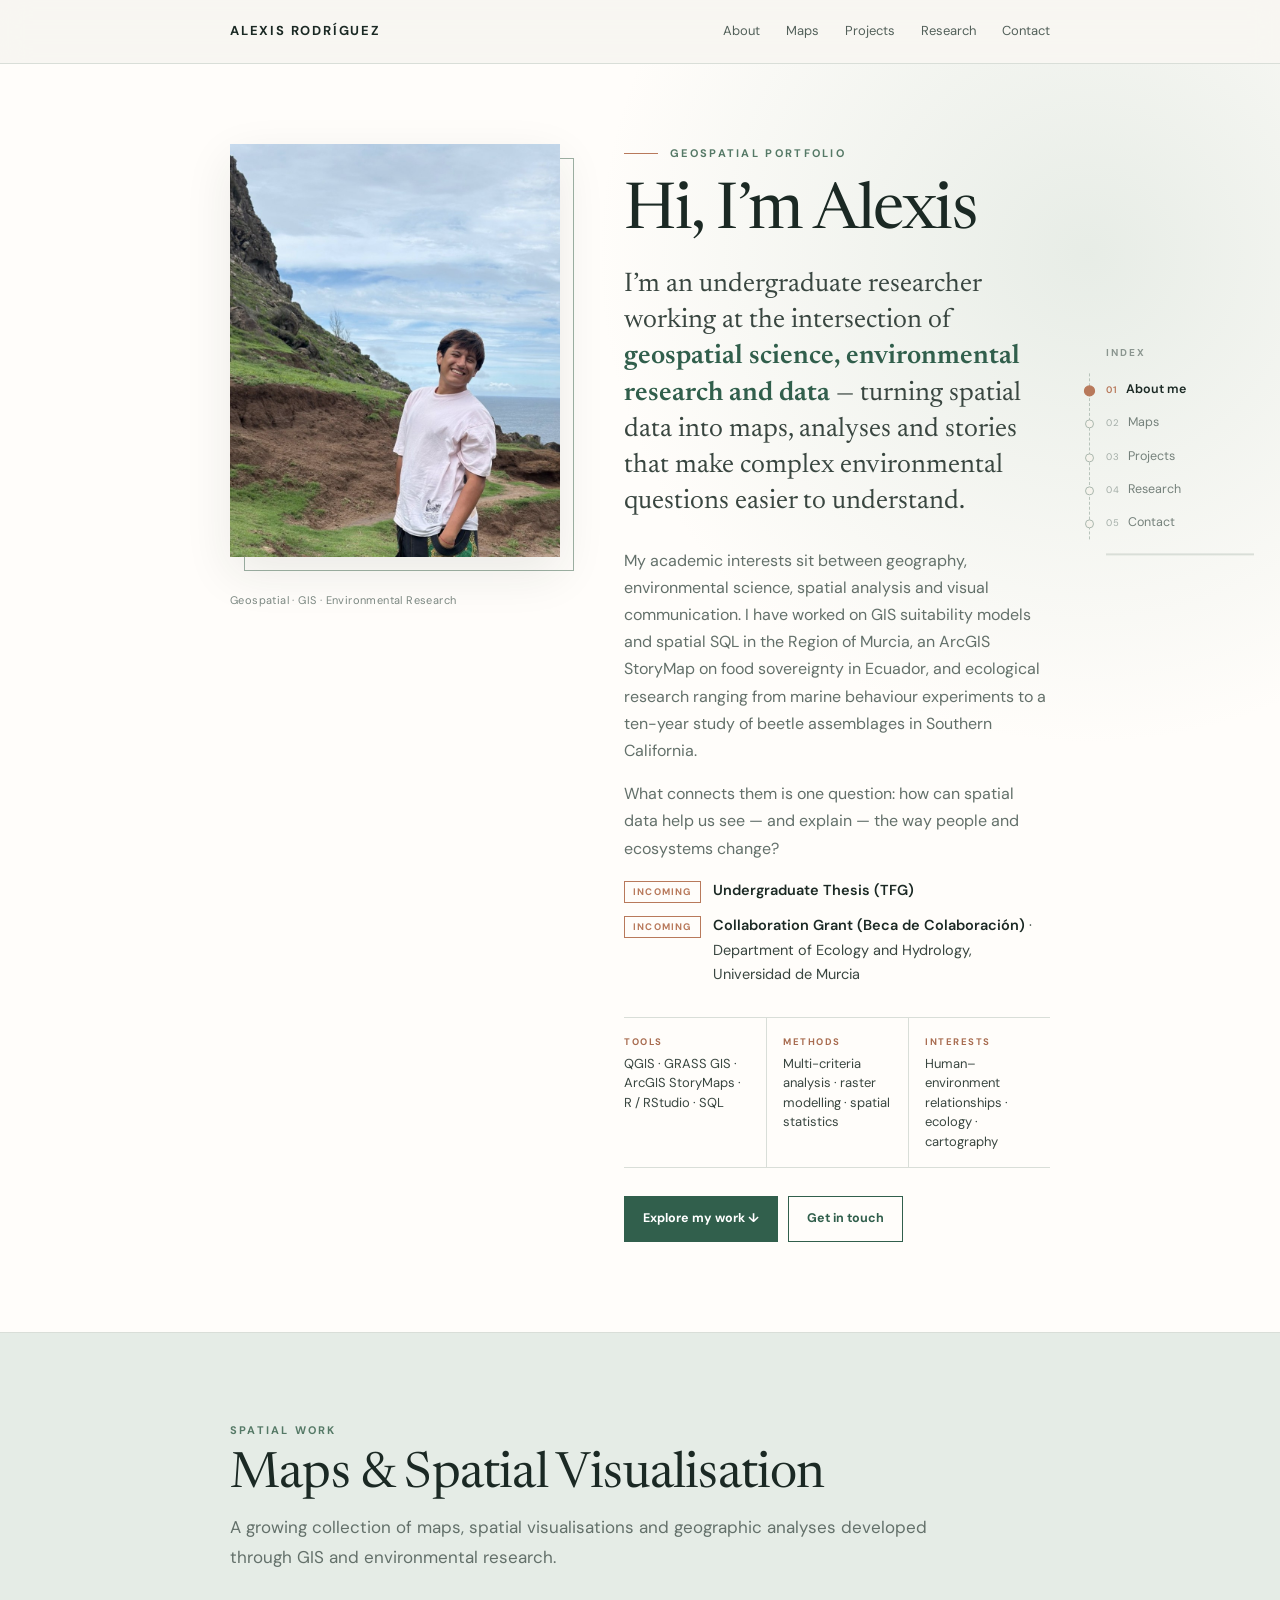
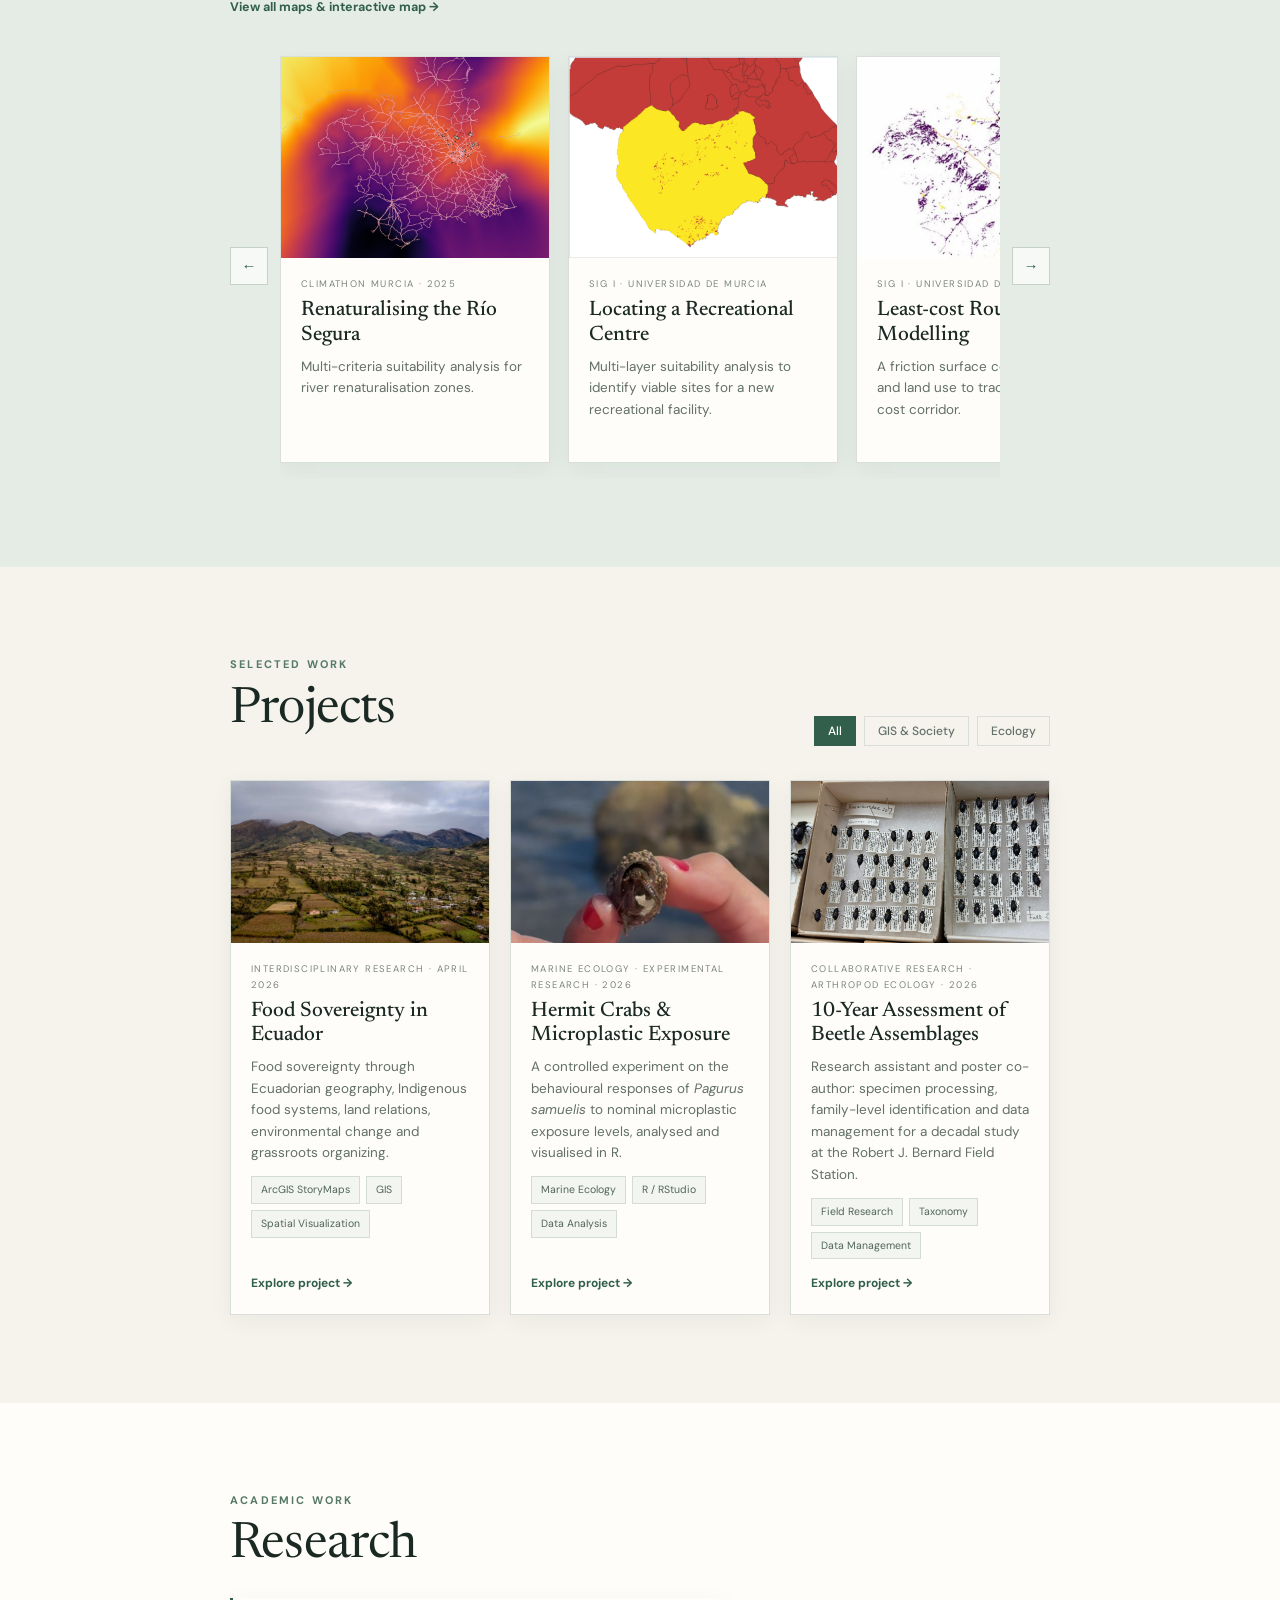
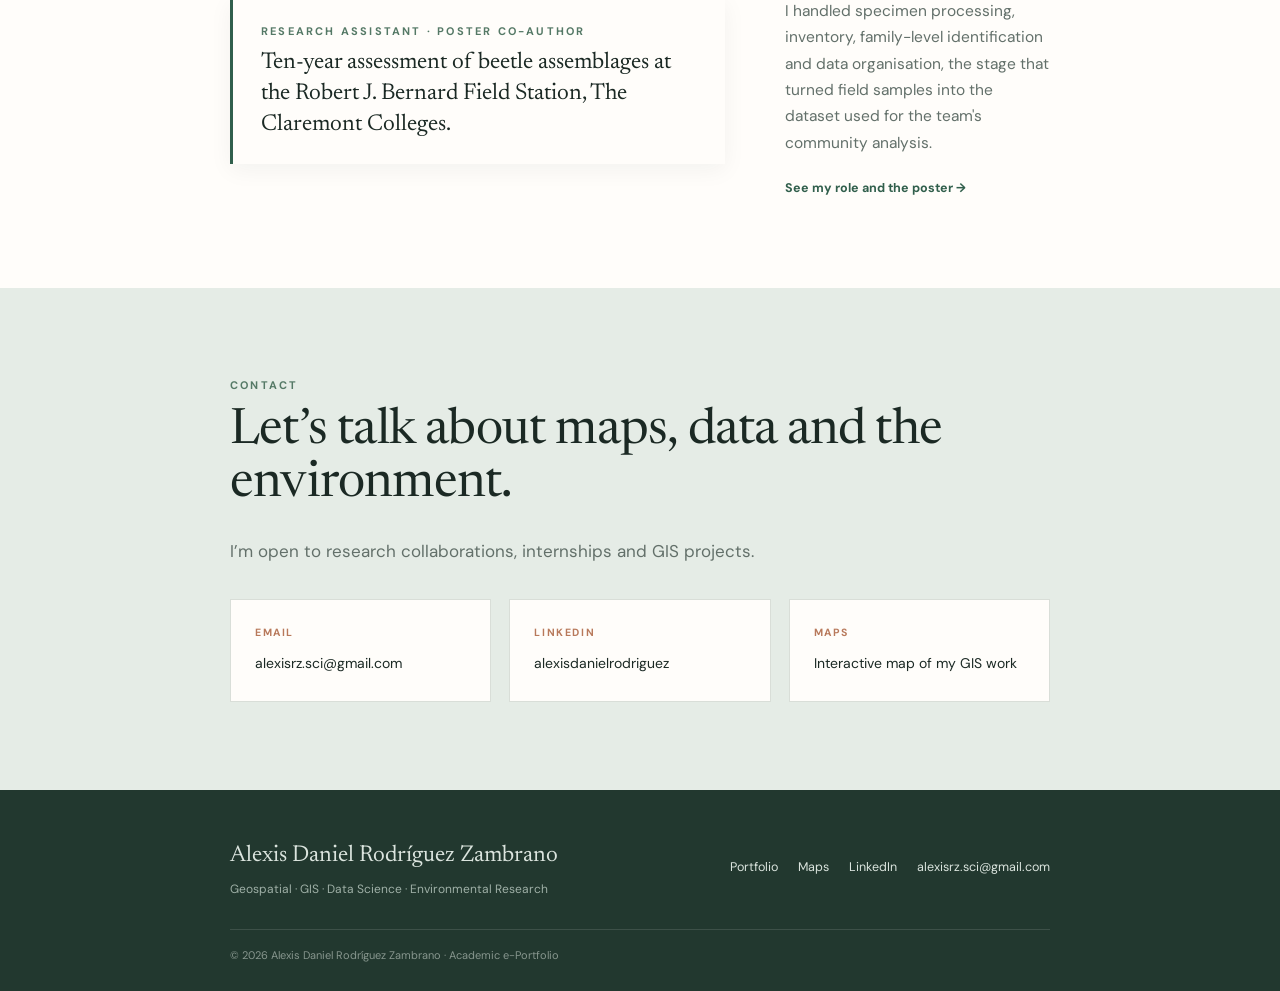
==== index.html @ 086203ec "Profile fixes, incoming positions, condensed research page - Photo caption no longer crosses the fra" ====
<!DOCTYPE html>
<html lang="en">
<head>
    <meta charset="UTF-8">
    <meta name="viewport" content="width=device-width, initial-scale=1.0">
    <meta name="description" content="Alexis Daniel Rodríguez Zambrano — geospatial, GIS, environmental research and data analysis portfolio.">
    <title>Alexis Daniel Rodríguez Zambrano | Geospatial Portfolio</title>

    <link rel="preconnect" href="https://fonts.googleapis.com">
    <link rel="preconnect" href="https://fonts.gstatic.com" crossorigin>
    <link href="https://fonts.googleapis.com/css2?family=DM+Sans:wght@400;500;600;700&family=Newsreader:ital,opsz,wght@0,6..72,400;0,6..72,500;1,6..72,400&display=swap" rel="stylesheet">
    <link rel="stylesheet" href="css/style.css">
</head>

<!-- data-page tells js/main.js which page this is -->
<body data-page="home">

    <!-- Top bar: built by js/main.js (same on every page) -->
    <div data-render="topbar"></div>

    <main>

        <!-- =====================================================
             01 · ABOUT  (first thing visitors see)
             data-index = name shown in the side index
             data-edit  = text you can change from the page editor
        ====================================================== -->
        <section class="about-hero" id="about" data-index="About me">
            <div class="wrap about-grid" data-edit>

                <figure class="portrait">
                    <div class="portrait__frame">
                        <img src="assets/profile-alexis.jpg" alt="Alexis Daniel Rodríguez Zambrano">
                    </div>
                    <figcaption>Geospatial · GIS · Environmental Research</figcaption>
                </figure>

                <div>
                    <div class="eyebrow">Geospatial Portfolio</div>

                    <h1 class="about-hi">Hi, I’m Alexis</h1>

                    <p class="about-statement">
                        I’m an undergraduate researcher working at the intersection of
                        <strong>geospatial science, environmental research and data</strong> —
                        turning spatial data into maps, analyses and stories that make
                        complex environmental questions easier to understand.
                    </p>

                    <div class="about-body">
                        <p>
                            My academic interests sit between geography, environmental science,
                            spatial analysis and visual communication. I have worked on GIS
                            suitability models and spatial SQL in the Region of Murcia, an
                            ArcGIS StoryMap on food sovereignty in Ecuador, and ecological
                            research ranging from marine behaviour experiments to a ten-year
                            study of beetle assemblages in Southern California.
                        </p>
                        <p>
                            What connects them is one question: how can spatial data help us
                            see — and explain — the way people and ecosystems change?
                        </p>
                    </div>

                    <!-- Upcoming positions (2026–27) -->
                    <ul class="upcoming">
                        <li><span class="pill">Incoming</span><span><strong>Undergraduate Thesis (TFG)</strong></span></li>
                        <li><span class="pill">Incoming</span><span><strong>Collaboration Grant (Beca de Colaboración)</strong> · Department of Ecology and Hydrology, Universidad de Murcia</span></li>
                    </ul>

                    <dl class="quick-facts">
                        <div>
                            <dt>Tools</dt>
                            <dd>QGIS · GRASS GIS · ArcGIS StoryMaps · R / RStudio · SQL</dd>
                        </div>
                        <div>
                            <dt>Methods</dt>
                            <dd>Multi-criteria analysis · raster modelling · spatial statistics</dd>
                        </div>
                        <div>
                            <dt>Interests</dt>
                            <dd>Human–environment relationships · ecology · cartography</dd>
                        </div>
                    </dl>

                    <div class="about-actions">
                        <a class="btn" href="#projects">Explore my work ↓</a>
                        <a class="btn btn--ghost" href="#contact">Get in touch</a>
                    </div>
                </div>

            </div>
        </section>


        <!-- =====================================================
             02 · MAPS  (cards come from js/data.js → "maps")
        ====================================================== -->
        <section class="section section--tint" id="maps" data-index="Maps">
            <div class="wrap">
                <div class="section-head" data-edit>
                    <div>
                        <div class="label">Spatial work</div>
                        <h2>Maps &amp; Spatial Visualisation</h2>
                        <p class="lead">
                            A growing collection of maps, spatial visualisations and
                            geographic analyses developed through GIS and environmental research.
                        </p>
                    </div>
                    <a class="link-arrow" href="maps.html">View all maps &amp; interactive map →</a>
                </div>

                <div data-render="map-carousel"></div>
            </div>
        </section>


        <!-- =====================================================
             03 · PROJECTS  (cards come from js/data.js → "projects")
        ====================================================== -->
        <section class="section" id="projects" data-index="Projects">
            <div class="wrap">
                <div class="section-head">
                    <div data-edit>
                        <div class="label">Selected work</div>
                        <h2>Projects</h2>
                    </div>
                    <div data-render="project-filters"></div>
                </div>

                <div class="grid-3" data-render="projects"></div>
            </div>
        </section>


        <!-- =====================================================
             04 · RESEARCH
        ====================================================== -->
        <section class="section section--light" id="research" data-index="Research">
            <div class="wrap" data-edit>
                <div class="label">Academic work</div>
                <h2>Research</h2>
                <div class="split">
                    <div class="callout" style="margin-top:0">
                        <div class="label">Research assistant · poster co-author</div>
                        <p>
                            Ten-year assessment of beetle assemblages at the Robert J. Bernard
                            Field Station, The Claremont Colleges.
                        </p>
                    </div>

                    <div class="prose">
                        <p>
                            I handled specimen processing, inventory, family-level identification
                            and data organisation, the stage that turned field samples into the
                            dataset used for the team's community analysis.
                        </p>
                        <p><a class="link-arrow" href="collaborative-research.html">See my role and the poster →</a></p>
                    </div>
                </div>
            </div>
        </section>


        <!-- =====================================================
             05 · CONTACT
        ====================================================== -->
        <section class="section section--tint" id="contact" data-index="Contact">
            <div class="wrap" data-edit>
                <div class="label">Contact</div>
                <h2>Let’s talk about maps, data and the environment.</h2>
                <p class="lead" style="margin-bottom:32px">
                    I’m open to research collaborations, internships and GIS projects.
                </p>

                <div class="contact-grid">
                    <div class="contact-card">
                        <span class="num">Email</span>
                        <a href="mailto:alexisrz.sci@gmail.com">alexisrz.sci@gmail.com</a>
                    </div>
                    <div class="contact-card">
                        <span class="num">LinkedIn</span>
                        <a href="https://www.linkedin.com/in/alexisdanielrodriguez" target="_blank" rel="noopener noreferrer">alexisdanielrodriguez</a>
                    </div>
                    <div class="contact-card">
                        <span class="num">Maps</span>
                        <a href="maps.html">Interactive map of my GIS work</a>
                    </div>
                </div>
            </div>
        </section>

    </main>

    <div data-render="footer"></div>

    <script src="js/data.js"></script>
    <script src="js/main.js"></script>
    <script src="js/editor.js"></script>
</body>
</html>
---- css/style.css ----
/* =========================================================
   ALEXIS RODRÍGUEZ — PORTFOLIO
   One stylesheet for every page.

   1. Tokens          7. Cards (projects / maps)
   2. Base            8. Project-page components
   3. Layout          9. Interactive maps
   4. Top bar        10. Lightbox
   5. Side index     11. Editor
   6. Home (About)   12. Responsive
========================================================= */


/* ---------- 1. TOKENS ---------- */

:root {
    --paper: #f5f3ec;
    --paper-light: #fffdfa;
    --sage: #e5ece6;
    --sage-deep: #dbe5dd;
    --ink: #1b2924;
    --ink-soft: #394640;
    --muted: #63706a;
    --green: #315f4c;
    --green-light: #557966;
    --green-deep: #22382f;
    --warm: #b8795b;
    --line: #d9ded8;

    --serif: "Newsreader", Georgia, serif;
    --sans: "DM Sans", "Segoe UI", Arial, sans-serif;

    --shadow: 0 16px 45px rgba(28, 45, 37, .09);
    --shadow-sm: 0 6px 22px rgba(28, 45, 37, .05);

    --topbar-h: 64px;
    --rail-w: 170px;
    --content-w: 1060px;
}


/* ---------- 2. BASE ---------- */

*, *::before, *::after { box-sizing: border-box; margin: 0; padding: 0; }

html { scroll-behavior: smooth; }

body {
    font-family: var(--sans);
    background: var(--paper);
    color: var(--ink);
    line-height: 1.7;
    -webkit-font-smoothing: antialiased;
}

img { max-width: 100%; display: block; }
a { color: inherit; }
::selection { background: #c8d8cb; }

/* Anything with an id stops BELOW the sticky top bar,
   so headings are never hidden after clicking a link. */
[id] { scroll-margin-top: calc(var(--topbar-h) + 24px); }

.eyebrow {
    display: flex; align-items: center; gap: 12px;
    margin-bottom: 18px;
    color: var(--green-light);
    font-size: 11px; font-weight: 700;
    letter-spacing: 2.3px; text-transform: uppercase;
}
.eyebrow::before { content: ""; width: 34px; height: 1px; background: var(--warm); }

.label {
    color: var(--green-light);
    font-size: 11px; font-weight: 700;
    letter-spacing: 2.2px; text-transform: uppercase;
    margin-bottom: 10px;
}

.num {
    color: var(--warm);
    font-size: 10.5px; font-weight: 700;
    letter-spacing: 1.6px; text-transform: uppercase;
}

h1, .display {
    font-family: var(--serif);
    font-weight: 400;
    font-size: clamp(44px, 6vw, 80px);
    line-height: .98;
    letter-spacing: -2px;
}
h1 em { color: var(--green-light); }

h2, .title {
    font-family: var(--serif);
    font-weight: 400;
    font-size: clamp(32px, 4vw, 50px);
    line-height: 1.05;
    letter-spacing: -.8px;
    margin-bottom: 26px;
}

h3 { font-family: var(--serif); font-weight: 500; line-height: 1.15; }

.lead { max-width: 760px; color: var(--muted); font-size: 17px; line-height: 1.8; }
.prose p { color: var(--muted); font-size: 15.5px; margin-bottom: 18px; }
.prose p:last-child { margin-bottom: 0; }

.btn {
    display: inline-flex; align-items: center; gap: 8px;
    padding: 11px 18px;
    background: var(--green); color: #fff;
    font-size: 12.5px; font-weight: 700; text-decoration: none;
    border: 1px solid var(--green);
    transition: background .2s, transform .2s;
}
.btn:hover { background: #244a3a; transform: translateY(-2px); }
.btn--ghost { background: transparent; color: var(--green); }
.btn--ghost:hover { background: var(--sage); }

.link-arrow {
    color: var(--green); font-size: 12.5px; font-weight: 700; text-decoration: none;
}
.link-arrow:hover { text-decoration: underline; }

.tags { display: flex; flex-wrap: wrap; gap: 6px; margin-top: 16px; }
.tag {
    padding: 4px 9px;
    border: 1px solid #d3dcd5; background: #f2f5f0;
    color: #52645b; font-size: 10.5px;
}


/* ---------- 3. LAYOUT ---------- */

/* .wrap = centred content column. On wide screens it leaves
   room on the right for the fixed side index. */
.wrap {
    width: 100%;
    max-width: calc(var(--content-w) + 48px);
    margin: 0 auto;
    padding: 0 24px;
}

.section { padding: 88px 0; }
.section--tint { background: var(--sage); }
.section--light { background: var(--paper-light); }
.section--dark { background: var(--green-deep); color: #eef2ee; }
.section--dark .label { color: #a8c3b3; }
.section--dark .lead, .section--dark .prose p { color: #c5d0ca; }

.section-head {
    display: flex; justify-content: space-between; align-items: flex-end;
    gap: 24px; flex-wrap: wrap; margin-bottom: 34px;
}
.section-head h2 { margin-bottom: 10px; }

.grid-2 { display: grid; grid-template-columns: repeat(2, minmax(0, 1fr)); gap: 22px; }
.grid-3 { display: grid; grid-template-columns: repeat(3, minmax(0, 1fr)); gap: 20px; }
.split { display: grid; grid-template-columns: minmax(0, 1.4fr) minmax(240px, .75fr); gap: 60px; align-items: start; }

.mt { margin-top: 40px; }


/* ---------- 4. TOP BAR ---------- */

/* The placeholder div is what sticks (a sticky element only
   sticks inside its parent, so it must be the outer box). */
[data-render="topbar"] { position: sticky; top: 0; z-index: 900; }

.topbar {
    height: var(--topbar-h);
    background: rgba(248, 247, 242, .92);
    backdrop-filter: blur(14px);
    border-bottom: 1px solid var(--line);
}
.topbar .wrap {
    height: 100%;
    display: flex; align-items: center; justify-content: space-between; gap: 20px;
}
.brand {
    font-size: 13px; font-weight: 700; letter-spacing: 1.8px;
    text-decoration: none; white-space: nowrap;
}
.topnav { display: flex; align-items: center; gap: 26px; }
.topnav a {
    position: relative;
    font-size: 13px; color: #53605a; text-decoration: none; white-space: nowrap;
}
.topnav a::after {
    content: ""; position: absolute; left: 0; bottom: -6px;
    width: 0; height: 1px; background: var(--green); transition: width .25s;
}
.topnav a:hover, .topnav a.is-current { color: var(--green); }
.topnav a:hover::after, .topnav a.is-current::after { width: 100%; }

.menu-btn {
    display: none;
    border: 1px solid var(--line); background: var(--paper-light);
    padding: 7px 12px; font: 600 12px var(--sans); color: var(--ink);
    cursor: pointer;
}

/* Mobile drop-down (built from the same data as the desktop nav) */
.menu-panel {
    display: none;
    position: fixed; top: var(--topbar-h); left: 0; right: 0; z-index: 899;
    background: var(--paper-light);
    border-bottom: 1px solid var(--line);
    box-shadow: var(--shadow);
    padding: 18px 24px 24px;
    max-height: calc(100vh - var(--topbar-h)); overflow-y: auto;
}
.menu-panel.is-open { display: block; }
.menu-panel .label { margin: 10px 0 6px; }
.menu-panel a {
    display: block; padding: 9px 0;
    border-bottom: 1px solid var(--line);
    text-decoration: none; font-size: 15px;
}


/* ---------- 5. SIDE INDEX (a "route" with stops) ---------- */

.side-index {
    position: fixed; z-index: 800;
    right: 26px; top: 50%; transform: translateY(-50%);
    width: var(--rail-w);
    display: none;               /* shown on wide screens, see §12 */
}
.side-index__title {
    font-size: 10px; font-weight: 700; letter-spacing: 2px;
    text-transform: uppercase; color: #8a958f;
    margin-bottom: 12px; padding-left: 22px;
}
.side-index ol {
    list-style: none; position: relative;
    border-left: 1px dashed #b8c4bb;      /* the route */
    margin-left: 5px;
}
.side-index li { position: relative; }
.side-index a {
    display: flex; gap: 8px; align-items: baseline;
    padding: 6px 0 6px 16px;
    font-size: 12.5px; color: #75817b; text-decoration: none;
    transition: color .2s;
}
.side-index a span { font-size: 9.5px; letter-spacing: 1px; color: #a3ada7; }
.side-index a::before {                    /* the stop */
    content: ""; position: absolute; left: -5px; top: 13px;
    width: 9px; height: 9px; border-radius: 50%;
    background: var(--paper); border: 1px solid #a9b7ad;
    transition: background .2s, border-color .2s, transform .2s;
}
.side-index a:hover { color: var(--green); }
.side-index a.is-active { color: var(--ink); font-weight: 600; }
.side-index a.is-active span { color: var(--warm); }
.side-index a.is-active::before {
    background: var(--warm); border-color: var(--warm); transform: scale(1.25);
}
.side-index__progress {
    margin: 14px 0 0 22px; height: 2px; background: var(--line); position: relative;
}
.side-index__progress i {
    position: absolute; inset: 0 auto 0 0; width: 0; background: var(--green);
}


/* ---------- 6. HOME — ABOUT FIRST ---------- */

.about-hero {
    background:
        radial-gradient(circle at 85% 15%, rgba(177, 199, 185, .3), transparent 32%),
        var(--paper-light);
    padding: 80px 0 90px;
    border-bottom: 1px solid var(--line);
}
.about-grid {
    display: grid;
    grid-template-columns: minmax(220px, 330px) minmax(0, 1fr);
    gap: 64px; align-items: start;
}
/* The offset frame belongs to the photo only, so the caption
   below never crosses its lines. */
.portrait__frame { position: relative; }
.portrait__frame::before {
    content: ""; position: absolute; inset: 14px -14px -14px 14px;
    border: 1px solid #9db0a3;
}
.portrait img {
    position: relative; width: 100%; aspect-ratio: 4 / 5;
    object-fit: cover; filter: saturate(.9); box-shadow: var(--shadow);
}
.portrait figcaption {
    margin-top: 34px;
    font-size: 11px; color: #7c8882; letter-spacing: .4px;
}

.about-hi {
    font-family: var(--serif); font-size: clamp(42px, 5vw, 66px);
    line-height: 1; letter-spacing: -1.5px; font-weight: 400;
    margin-bottom: 22px;
}
.about-statement {
    font-family: var(--serif); font-size: clamp(21px, 2.1vw, 27px);
    line-height: 1.35; color: var(--ink-soft); margin-bottom: 26px;
}
.about-statement strong { font-weight: 600; color: var(--green); }

/* "Incoming" positions */
.upcoming { list-style: none; margin: 6px 0 4px; display: grid; gap: 10px; }
.upcoming li { display: flex; gap: 12px; align-items: baseline; font-size: 14.5px; color: var(--ink-soft); }
.upcoming li strong { font-weight: 600; color: var(--ink); }
.pill {
    flex-shrink: 0;
    padding: 2px 8px; border: 1px solid var(--warm); color: var(--warm);
    font-size: 9.5px; font-weight: 700; letter-spacing: 1.2px; text-transform: uppercase;
}
.about-body p { color: var(--muted); font-size: 16px; margin-bottom: 16px; max-width: 680px; }

.quick-facts {
    display: grid; grid-template-columns: repeat(3, minmax(0, 1fr));
    border-top: 1px solid var(--line); border-bottom: 1px solid var(--line);
    margin: 30px 0 28px;
}
.quick-facts > div { padding: 16px 16px 16px 0; }
.quick-facts > div + div { padding-left: 16px; border-left: 1px solid var(--line); }
.quick-facts dt {
    font-size: 9.5px; font-weight: 700; letter-spacing: 1.5px;
    text-transform: uppercase; color: #a86c50; margin-bottom: 4px;
}
.quick-facts dd { font-size: 13px; color: var(--ink-soft); line-height: 1.5; }

.about-actions { display: flex; flex-wrap: wrap; gap: 10px; align-items: center; }

.contact-strip {
    display: flex; flex-wrap: wrap; gap: 26px; margin-top: 26px;
    font-size: 13px;
}
.contact-strip a { color: var(--muted); text-decoration: none; border-bottom: 1px solid var(--line); }
.contact-strip a:hover { color: var(--green); border-color: var(--green); }

/* Filter chips above the project grid */
.filters { display: flex; flex-wrap: wrap; gap: 8px; }
.chip {
    padding: 6px 13px; border: 1px solid var(--line); background: transparent;
    font: 500 12px var(--sans); color: var(--muted); cursor: pointer;
}
.chip:hover { border-color: var(--green-light); color: var(--green); }
.chip.is-on { background: var(--green); border-color: var(--green); color: #fff; }

/* Contact block */
.contact-grid { display: grid; grid-template-columns: repeat(3, minmax(0, 1fr)); gap: 18px; }
.contact-card {
    position: relative; padding: 24px; background: var(--paper-light);
    border: 1px solid var(--line); transition: transform .2s, box-shadow .2s;
}
.contact-card:hover { transform: translateY(-3px); box-shadow: var(--shadow-sm); }
.contact-card .num { display: block; margin-bottom: 8px; }
.contact-card a { font-size: 14px; text-decoration: none; word-break: break-word; }
.contact-card a::after { content: ""; position: absolute; inset: 0; }


/* ---------- 7. CARDS ---------- */

/* The WHOLE card is clickable: the title link stretches over
   the card with ::after. Only one <a> per card = no clicks
   landing on the wrong page. */
.card {
    position: relative;
    display: flex; flex-direction: column;
    background: var(--paper-light);
    border: 1px solid var(--line);
    box-shadow: var(--shadow-sm);
    overflow: hidden;
    transition: transform .25s, box-shadow .25s;
}
.card:hover, .card:focus-within { transform: translateY(-4px); box-shadow: var(--shadow); }
.card__media { aspect-ratio: 16 / 10; overflow: hidden; background: #dce6df; }
.card__media img { width: 100%; height: 100%; object-fit: cover; transition: transform .5s; }
.card:hover .card__media img { transform: scale(1.04); }
.card__body { padding: 18px 20px 20px; display: flex; flex-direction: column; flex: 1; }
.card__meta { font-size: 9.5px; letter-spacing: 1.4px; text-transform: uppercase; color: #7a867f; margin-bottom: 7px; }
.card h3 { font-size: 21px; margin-bottom: 8px; }
.card p { font-size: 13.5px; color: var(--muted); line-height: 1.6; }
.card__link { text-decoration: none; }
.card__link::after { content: ""; position: absolute; inset: 0; z-index: 1; }
.card__link:focus-visible { outline: none; }
.card:focus-within { outline: 2px solid var(--green); outline-offset: 2px; }
.card__more { margin-top: auto; padding-top: 14px; color: var(--green); font-size: 12px; font-weight: 700; }
.card .tags { margin-top: 12px; }
.card.is-hidden { display: none; }

.badge {
    position: absolute; top: 10px; left: 10px; z-index: 2;
    padding: 3px 8px; background: rgba(255, 253, 250, .92);
    font-size: 9.5px; font-weight: 700; letter-spacing: 1px; text-transform: uppercase;
    color: var(--green);
}

/* Map carousel on the home page */
.carousel { display: flex; align-items: center; gap: 12px; }
.carousel__track {
    display: flex; gap: 18px; overflow-x: auto;
    scroll-snap-type: x mandatory; scroll-behavior: smooth;
    padding: 4px 4px 16px; scrollbar-width: none; flex: 1;
}
.carousel__track::-webkit-scrollbar { display: none; }
.carousel__track .card { flex: 0 0 270px; scroll-snap-align: start; }
.carousel__track .card__media { aspect-ratio: 4 / 3; background: #10151a; }
.carousel__btn {
    flex-shrink: 0; width: 38px; height: 38px;
    border: 1px solid #c4d1c7; background: rgba(255, 255, 255, .7);
    color: var(--green); font-size: 15px; cursor: pointer;
}
.carousel__btn:hover { background: #fff; }


/* ---------- 8. PROJECT-PAGE COMPONENTS ---------- */

.p-hero {
    background:
        radial-gradient(circle at 82% 18%, rgba(177, 199, 185, .3), transparent 31%),
        var(--paper-light);
    padding: 80px 0 84px;
    border-bottom: 1px solid var(--line);
}
.p-hero__grid { display: grid; grid-template-columns: minmax(0, 1.15fr) minmax(260px, .85fr); gap: 60px; align-items: center; }
.p-hero__subtitle { font-family: var(--serif); font-size: clamp(19px, 2vw, 24px); line-height: 1.35; color: #4a5a52; margin: 22px 0 16px; max-width: 640px; }
.p-hero__intro { color: var(--muted); max-width: 640px; }

.framed { position: relative; }
.framed::before { content: ""; position: absolute; inset: 14px -14px -14px 14px; border: 1px solid #9db0a3; }
.framed img { position: relative; width: 100%; aspect-ratio: 4 / 3; object-fit: cover; box-shadow: var(--shadow); }
.framed figcaption {
    position: relative; padding: 13px 16px;
    background: var(--paper-light); border: 1px solid var(--line); border-top: 0;
    font-size: 12px; color: var(--muted);
}
.framed figcaption strong { display: block; font-size: 10.5px; letter-spacing: 1.2px; text-transform: uppercase; color: var(--ink); }

/* Facts — vertical list (sidebar) */
.facts { border-top: 1px solid var(--line); }
.facts > div { padding: 14px 0; border-bottom: 1px solid var(--line); }
.facts dt { font-size: 9.5px; font-weight: 700; letter-spacing: 1.5px; text-transform: uppercase; color: #a86c50; margin-bottom: 3px; }
.facts dd { font-size: 14px; color: var(--ink-soft); line-height: 1.5; }

/* Facts — horizontal strip */
.facts--row { display: grid; grid-template-columns: repeat(auto-fit, minmax(160px, 1fr)); border-bottom: 1px solid var(--line); }
.facts--row > div { border-bottom: 0; padding: 18px 18px 18px 0; }
.facts--row > div + div { padding-left: 18px; border-left: 1px solid var(--line); }

/* Generic box */
.box { padding: 26px; background: var(--paper-light); border: 1px solid var(--line); box-shadow: var(--shadow-sm); }
.box .num { display: block; margin-bottom: 14px; }
.box h3 { font-size: 23px; margin-bottom: 10px; }
.box p { color: var(--muted); font-size: 14px; line-height: 1.7; }
.section--dark .box { background: rgba(255, 255, 255, .04); border-color: rgba(255, 255, 255, .14); box-shadow: none; }
.section--dark .box h3 { color: #f2f4ef; }
.section--dark .box p { color: #c5d0ca; }

/* Callout */
.callout { margin-top: 28px; padding: 24px 28px; background: var(--paper-light); border-left: 3px solid var(--green); box-shadow: var(--shadow-sm); }
.callout .label { margin-bottom: 6px; }
.callout p { font-family: var(--serif); font-size: 23px; line-height: 1.35; color: var(--ink); }

/* Numbered question list */
.qlist { border-left: 3px solid var(--green); background: var(--paper-light); padding: 4px 26px; }
.qlist li { list-style: none; display: flex; gap: 14px; padding: 18px 0; border-bottom: 1px solid var(--line); color: #2e4038; }
.qlist li:last-child { border-bottom: 0; }
.qlist li::before { content: attr(data-n); color: var(--warm); font-family: var(--serif); font-weight: 600; flex-shrink: 0; }

/* Timeline */
.timeline { max-width: 880px; margin-top: 36px; }
.timeline > div { display: grid; grid-template-columns: 110px 1fr; gap: 28px; padding: 22px 0; border-top: 1px solid var(--line); }
.timeline > div:last-child { border-bottom: 1px solid var(--line); }
.timeline h3 { font-size: 23px; margin-bottom: 6px; }
.timeline p { color: var(--muted); font-size: 14px; }

/* Big number */
.stat { padding: 28px; background: var(--paper-light); border-left: 4px solid var(--green-light); box-shadow: var(--shadow-sm); }
.stat strong { display: block; font-family: var(--serif); font-size: 46px; font-weight: 400; line-height: 1; margin-bottom: 8px; }
.stat span { color: var(--muted); font-size: 13px; }

/* Figures */
.figure { margin-top: 40px; padding: 28px; background: #fff; border: 1px solid var(--line); box-shadow: var(--shadow-sm); }
.figure h3 { font-size: 25px; margin: 4px 0 18px; }
.figure img { margin: 0 auto; max-width: 880px; width: 100%; border: 1px solid #edf0ed; }
.figure figcaption { max-width: 860px; margin: 18px auto 0; color: var(--muted); font-size: 13.5px; }
.figure figcaption p + p { margin-top: 10px; }

/* Media cards (photos / video) */
.media { background: var(--paper-light); border: 1px solid var(--line); overflow: hidden; }
.media__frame { aspect-ratio: 16 / 9; background: #dde4de; overflow: hidden; }
.media__frame img, .media__frame iframe { width: 100%; height: 100%; object-fit: cover; border: 0; display: block; }
.media__caption { display: grid; grid-template-columns: 40px 1fr; padding: 18px 20px 20px; }
.media__caption strong { display: block; font-family: var(--serif); font-weight: 400; font-size: 19px; margin-bottom: 4px; }
.media__caption p { color: var(--muted); font-size: 12.5px; line-height: 1.6; }

/* Documents (images that keep their shape) */
.doc { background: #fff; border: 1px solid var(--line); box-shadow: var(--shadow-sm); }
.doc img { width: 100%; aspect-ratio: 4 / 3; object-fit: cover; }
.doc img.contain { object-fit: contain; background: #eceee9; }
.doc > div { padding: 20px 22px 22px; }
.doc h3 { font-size: 23px; margin: 6px 0; }
.doc p { color: var(--muted); font-size: 13px; }

/* Embedded StoryMap / web map */
.embed { padding: 8px; background: #f8f7f1; border: 1px solid rgba(255, 255, 255, .2); box-shadow: 0 20px 55px rgba(0, 0, 0, .18); }
.embed iframe { display: block; width: 100%; height: 520px; border: 0; }

/* Centered closing band */
.closing { text-align: center; }
.closing .lead { margin: 0 auto; }
.closing .box { text-align: left; margin-top: 34px; }

/* Previous / next project */
.pager { display: grid; grid-template-columns: 1fr 1fr; gap: 18px; }
.pager a { display: block; padding: 22px 24px; border: 1px solid var(--line); background: var(--paper-light); text-decoration: none; transition: border-color .2s; }
.pager a:hover { border-color: var(--green-light); }
.pager a:last-child { text-align: right; }
.pager span { display: block; font-size: 10.5px; letter-spacing: 1.5px; text-transform: uppercase; color: #8a958f; }
.pager strong { font-family: var(--serif); font-weight: 400; font-size: 21px; }

/* Map list (maps.html) */
.map-entry { display: grid; grid-template-columns: minmax(0, 1.08fr) minmax(0, 1fr); gap: 56px; align-items: center; padding: 64px 0; border-top: 1px solid var(--line); }
.map-entry:nth-of-type(even) .map-entry__visual { order: 2; }
.map-entry h2 { font-size: clamp(27px, 3vw, 35px); margin-bottom: 14px; }
.map-entry p { color: #46564e; font-size: 15px; margin-bottom: 12px; }
.map-entry__visual { border: 1px solid var(--line); background: #f7f7f4; box-shadow: 0 18px 45px rgba(0, 0, 0, .1); }

/* Small gallery (several images in one map entry) */
.gallery { position: relative; }
.gallery figure { display: none; }
.gallery figure.is-active { display: block; }
.gallery img { width: 100%; height: auto; }
.gallery figcaption { padding: 9px 13px; font-size: 11px; color: var(--muted); border-top: 1px solid #e0e3dd; }
.gallery__btn {
    position: absolute; top: 42%; z-index: 2; width: 34px; height: 34px;
    border: 1px solid #cbd5cd; background: rgba(255, 255, 255, .92);
    color: var(--green); cursor: pointer; font-size: 16px;
}
.gallery__btn--prev { left: 10px; }
.gallery__btn--next { right: 10px; }
.gallery__dots { position: absolute; right: 12px; bottom: 44px; display: flex; gap: 6px; z-index: 2; }
.gallery__dots button { width: 8px; height: 8px; border-radius: 50%; border: 0; background: #aeb9b1; cursor: pointer; }
.gallery__dots button.is-active { background: var(--green); }

.coming-next { margin-top: 24px; padding: 40px 30px; border: 1px dashed #c3cac2; text-align: center; }
.coming-next h3 { color: var(--green); font-size: 23px; margin: 6px 0; }
.coming-next p { color: var(--muted); font-size: 14px; }


/* ---------- 9. INTERACTIVE MAPS (Leaflet) ---------- */

.webmap { width: 100%; height: 440px; background: #e8ece8; border: 1px solid var(--line); }
.webmap--tall { height: 520px; }
.map-entry__visual .webmap { border: 0; height: 380px; }
.webmap-note { margin-top: 10px; font-size: 12px; color: var(--muted); }
.leaflet-popup-content { font-family: var(--sans); font-size: 13px; }
.leaflet-popup-content strong { font-family: var(--serif); font-size: 16px; font-weight: 500; }
.leaflet-popup-content a { color: var(--green); font-weight: 700; }


/* ---------- 10. LIGHTBOX ---------- */

.zoomable { cursor: zoom-in; }
.lightbox {
    position: fixed; inset: 0; z-index: 2000;
    display: none; align-items: center; justify-content: center; flex-direction: column;
    background: rgba(18, 26, 23, .9); padding: 28px; cursor: zoom-out;
}
.lightbox.is-open { display: flex; }
.lightbox img { max-width: 100%; max-height: calc(100vh - 100px); object-fit: contain; box-shadow: 0 20px 60px rgba(0, 0, 0, .4); }
.lightbox p { margin-top: 12px; color: #dbe4de; font-size: 13px; text-align: center; max-width: 800px; }


/* ---------- FOOTER ---------- */

.footer { background: var(--green-deep); color: #dbe4de; padding: 46px 0 26px; }
.footer__top { display: flex; justify-content: space-between; gap: 30px; flex-wrap: wrap; }
.footer__name { font-family: var(--serif); font-size: 23px; }
.footer__tag { color: #9fb0a7; font-size: 12px; margin-top: 4px; }
.footer__links { display: flex; flex-wrap: wrap; gap: 20px; align-items: center; }
.footer__links a { font-size: 12.5px; text-decoration: none; }
.footer__links a:hover { text-decoration: underline; }
.footer__bottom { margin-top: 30px; padding-top: 16px; border-top: 1px solid rgba(255, 255, 255, .12); color: #87968e; font-size: 11px; }


/* ---------- 11. EDITOR (only visible in edit mode) ---------- */

.edit-toggle {
    position: fixed; left: 18px; bottom: 18px; z-index: 1500;
    padding: 9px 14px; border: 1px solid var(--green); border-radius: 999px;
    background: var(--paper-light); color: var(--green);
    font: 700 12px var(--sans); cursor: pointer; box-shadow: var(--shadow);
}
.edit-toggle:hover { background: var(--sage); }

.editbar {
    position: fixed; left: 0; right: 0; bottom: 0; z-index: 1600;
    display: flex; flex-wrap: wrap; gap: 8px; align-items: center;
    padding: 10px 16px; background: #17231f; color: #e6ece8;
    font-size: 12px; box-shadow: 0 -8px 30px rgba(0, 0, 0, .2);
}
.editbar strong { margin-right: 8px; font-size: 12px; letter-spacing: 1px; text-transform: uppercase; color: #f0c5af; }
.editbar button {
    padding: 7px 11px; border: 1px solid rgba(255, 255, 255, .25); background: transparent;
    color: #fff; font: 600 12px var(--sans); cursor: pointer;
}
.editbar button:hover { background: rgba(255, 255, 255, .1); }
.editbar button.primary { background: var(--warm); border-color: var(--warm); }
.editbar .editbar__hint { margin-left: auto; color: #9fb0a7; }
body.is-editing { padding-bottom: 64px; }
body.is-editing [data-edit] { outline: 1px dashed rgba(184, 121, 91, .55); outline-offset: 6px; }
body.is-editing [data-edit]:focus-within { outline: 2px solid var(--warm); }
body.is-editing [contenteditable="true"]:focus { outline: none; background: rgba(184, 121, 91, .06); }
body.is-editing [data-edit] img { cursor: pointer; }
body.is-editing .card { cursor: pointer; }
body.is-editing .card::before {
    content: "✎ Edit"; position: absolute; top: 10px; right: 10px; z-index: 3;
    padding: 3px 8px; background: var(--warm); color: #fff; font-size: 10px; font-weight: 700;
}

.draft-banner {
    position: fixed; top: calc(var(--topbar-h) + 10px); left: 50%; transform: translateX(-50%);
    z-index: 1550; padding: 8px 14px; background: #fff4ec; border: 1px solid var(--warm);
    color: #7a4a33; font-size: 12px; box-shadow: var(--shadow-sm);
}

.modal { position: fixed; inset: 0; z-index: 1700; background: rgba(18, 26, 23, .55); display: flex; align-items: center; justify-content: center; padding: 20px; }
.modal__box { width: min(640px, 100%); max-height: calc(100vh - 40px); overflow-y: auto; background: var(--paper-light); padding: 26px; box-shadow: var(--shadow); }
.modal__box h3 { font-size: 26px; margin-bottom: 4px; }
.modal__box > p { color: var(--muted); font-size: 13px; margin-bottom: 16px; }
.field { margin-bottom: 13px; }
.field label { display: block; font-size: 11px; font-weight: 700; letter-spacing: 1px; text-transform: uppercase; color: var(--green-light); margin-bottom: 4px; }
.field input, .field textarea, .field select { width: 100%; padding: 8px 10px; border: 1px solid var(--line); background: #fff; font: 14px var(--sans); color: var(--ink); }
.field textarea { min-height: 80px; resize: vertical; }
.field small { display: block; margin-top: 3px; color: #8a958f; font-size: 11.5px; }
.field-row { display: grid; grid-template-columns: 1fr 1fr; gap: 12px; }
.modal__preview { width: 100%; max-height: 150px; object-fit: cover; margin-top: 6px; border: 1px solid var(--line); }
.modal__actions { display: flex; flex-wrap: wrap; gap: 8px; margin-top: 18px; }
.modal__actions .spacer { flex: 1; }
.btn--danger { background: #9c3d2e; border-color: #9c3d2e; }
.btn--danger:hover { background: #7f3024; }


/* ---------- 12. RESPONSIVE ---------- */

/* Wide screens: show the side index and keep content clear of it */
@media (min-width: 1240px) {
    .side-index { display: block; }
    .has-rail .wrap {
        max-width: calc(var(--content-w) + (var(--rail-w) + 60px) * 2);
        padding-left: calc(var(--rail-w) + 60px);
        padding-right: calc(var(--rail-w) + 60px);
    }
}

@media (max-width: 980px) {
    .topnav { display: none; }
    .menu-btn { display: inline-block; }
    .grid-3 { grid-template-columns: repeat(2, minmax(0, 1fr)); }
    .about-grid, .p-hero__grid, .split { grid-template-columns: 1fr; gap: 44px; }
    .portrait { max-width: 280px; }
    .framed { max-width: 520px; margin-left: 14px; }
    .map-entry { grid-template-columns: 1fr; gap: 26px; padding: 46px 0; }
    .map-entry:nth-of-type(even) .map-entry__visual { order: 0; }
    .contact-grid { grid-template-columns: 1fr 1fr; }
}

@media (max-width: 640px) {
    .section { padding: 64px 0; }
    .about-hero, .p-hero { padding: 54px 0 64px; }
    .grid-2, .grid-3, .contact-grid, .pager { grid-template-columns: 1fr; }
    .quick-facts { grid-template-columns: 1fr; }
    .quick-facts > div + div { padding-left: 0; border-left: 0; border-top: 1px solid var(--line); }
    .facts--row > div + div { padding-left: 0; border-left: 0; }
    .timeline > div { grid-template-columns: 1fr; gap: 6px; }
    .carousel__btn { display: none; }
    .carousel__track .card { flex-basis: 78vw; }
    .figure { padding: 14px; }
    .embed iframe { height: 420px; }
    .webmap { height: 360px; }
    .pager a:last-child { text-align: left; }
    .editbar .editbar__hint { display: none; }
}
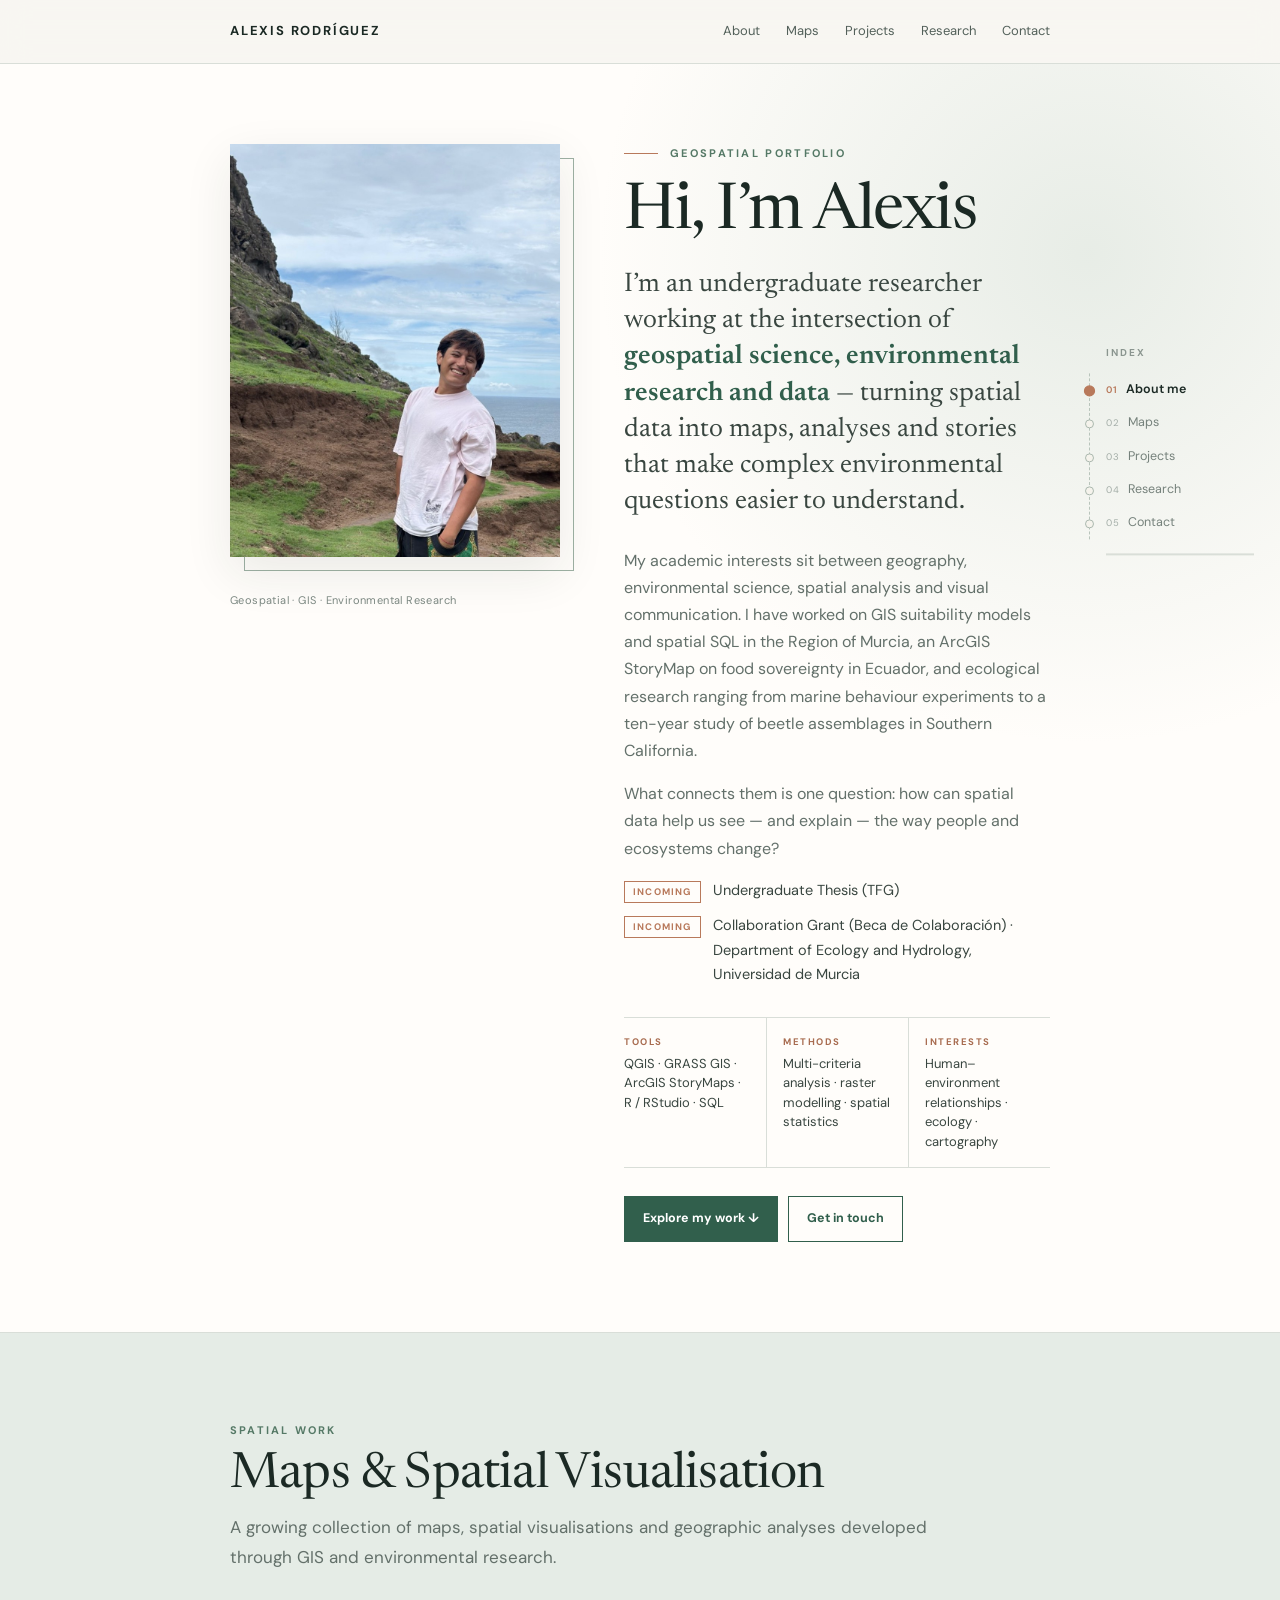
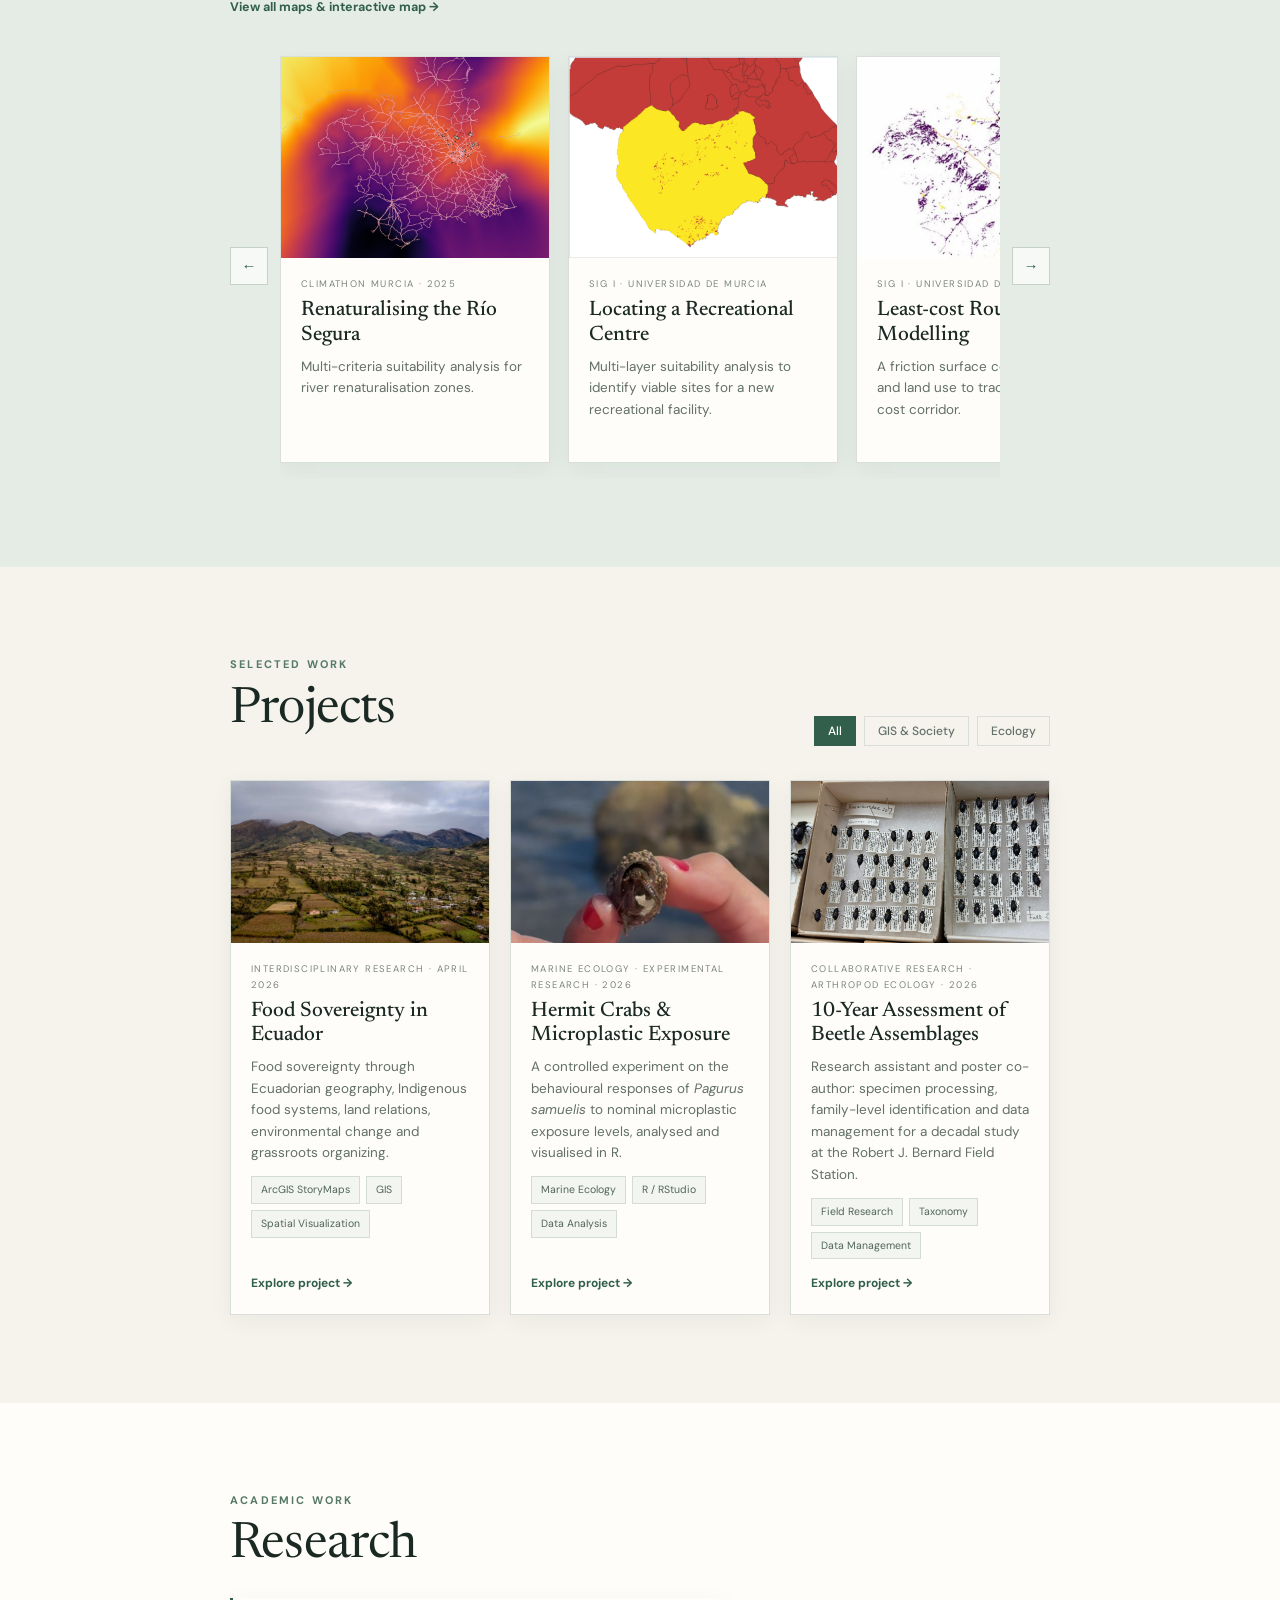
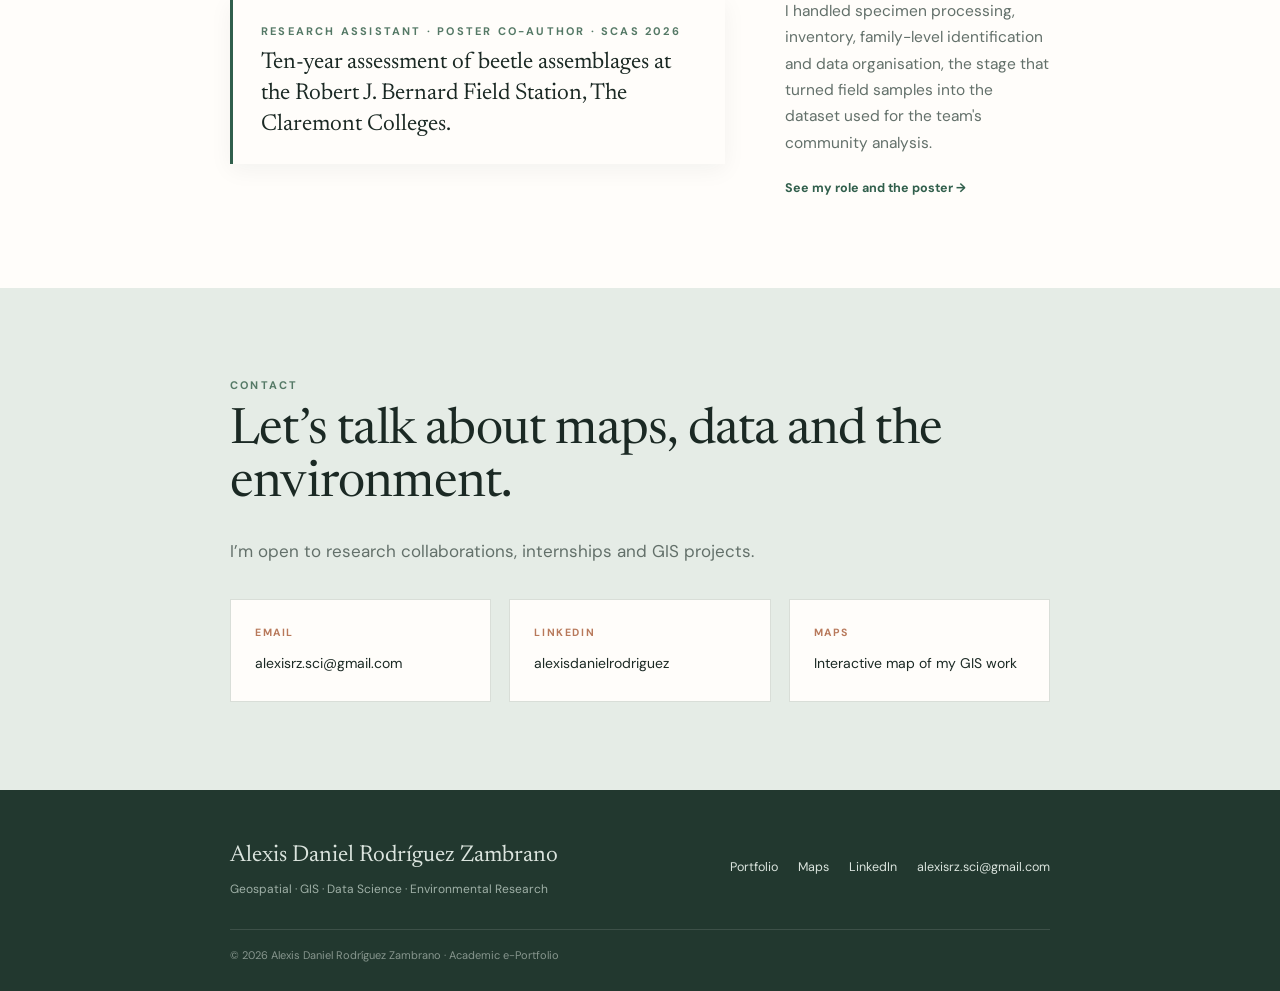
==== commit 5d69f36d: "Add SCAS 2026 presentation, fix stale CSS on live site - Version CSS/JS links (?v=3) so browsers loa" ====
--- a/index.html
+++ b/index.html
@@ -9,7 +9,7 @@
     <link rel="preconnect" href="https://fonts.googleapis.com">
     <link rel="preconnect" href="https://fonts.gstatic.com" crossorigin>
     <link href="https://fonts.googleapis.com/css2?family=DM+Sans:wght@400;500;600;700&family=Newsreader:ital,opsz,wght@0,6..72,400;0,6..72,500;1,6..72,400&display=swap" rel="stylesheet">
-    <link rel="stylesheet" href="css/style.css">
+    <link rel="stylesheet" href="css/style.css?v=3">
 </head>
 
 <!-- data-page tells js/main.js which page this is -->
@@ -64,8 +64,8 @@
 
                     <!-- Upcoming positions (2026–27) -->
                     <ul class="upcoming">
-                        <li><span class="pill">Incoming</span><span><strong>Undergraduate Thesis (TFG)</strong></span></li>
-                        <li><span class="pill">Incoming</span><span><strong>Collaboration Grant (Beca de Colaboración)</strong> · Department of Ecology and Hydrology, Universidad de Murcia</span></li>
+                        <li><span class="pill">Incoming</span> <span>Undergraduate Thesis (TFG)</span></li>
+                        <li><span class="pill">Incoming</span> <span>Collaboration Grant (Beca de Colaboración) · Department of Ecology and Hydrology, Universidad de Murcia</span></li>
                     </ul>
 
                     <dl class="quick-facts">
@@ -142,7 +142,7 @@
                 <h2>Research</h2>
                 <div class="split">
                     <div class="callout" style="margin-top:0">
-                        <div class="label">Research assistant · poster co-author</div>
+                        <div class="label">Research assistant · poster co-author · SCAS 2026</div>
                         <p>
                             Ten-year assessment of beetle assemblages at the Robert J. Bernard
                             Field Station, The Claremont Colleges.
@@ -194,8 +194,8 @@
 
     <div data-render="footer"></div>
 
-    <script src="js/data.js"></script>
-    <script src="js/main.js"></script>
-    <script src="js/editor.js"></script>
+    <script src="js/data.js?v=3"></script>
+    <script src="js/main.js?v=3"></script>
+    <script src="js/editor.js?v=3"></script>
 </body>
 </html>
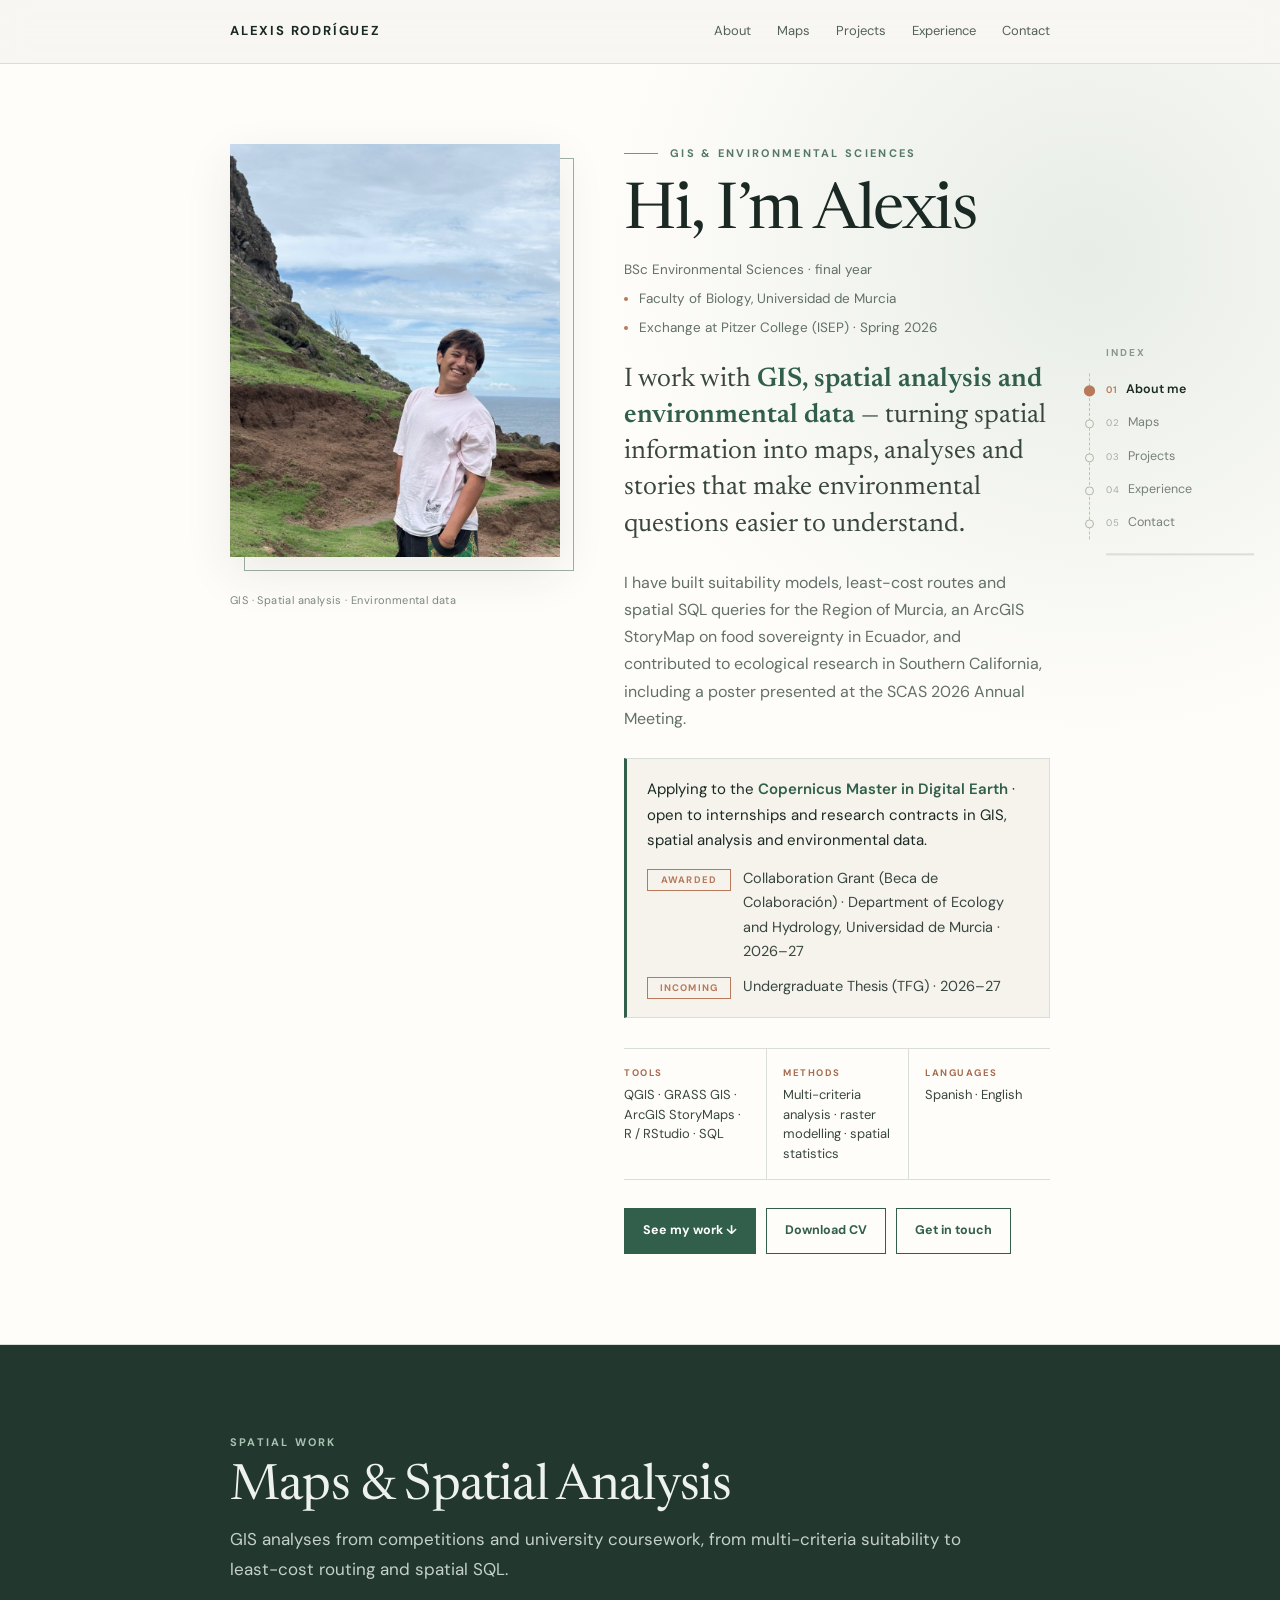
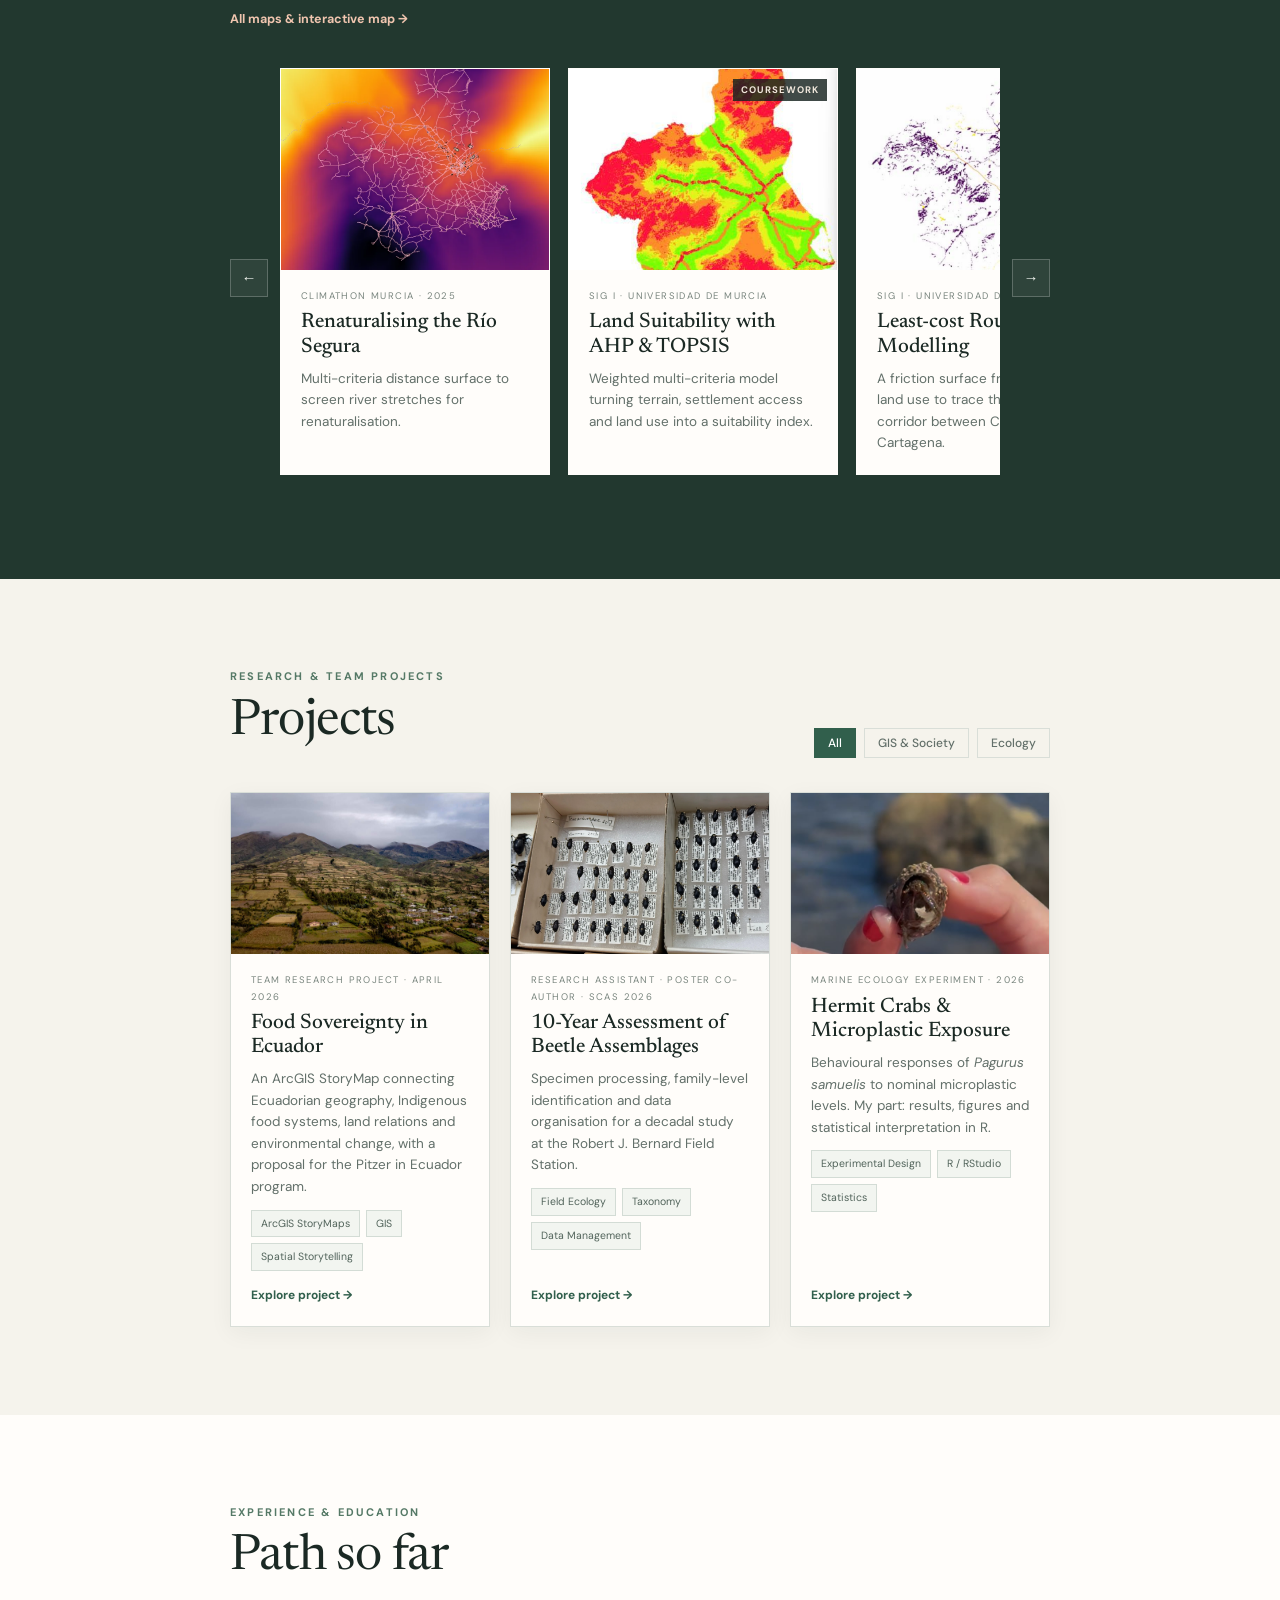
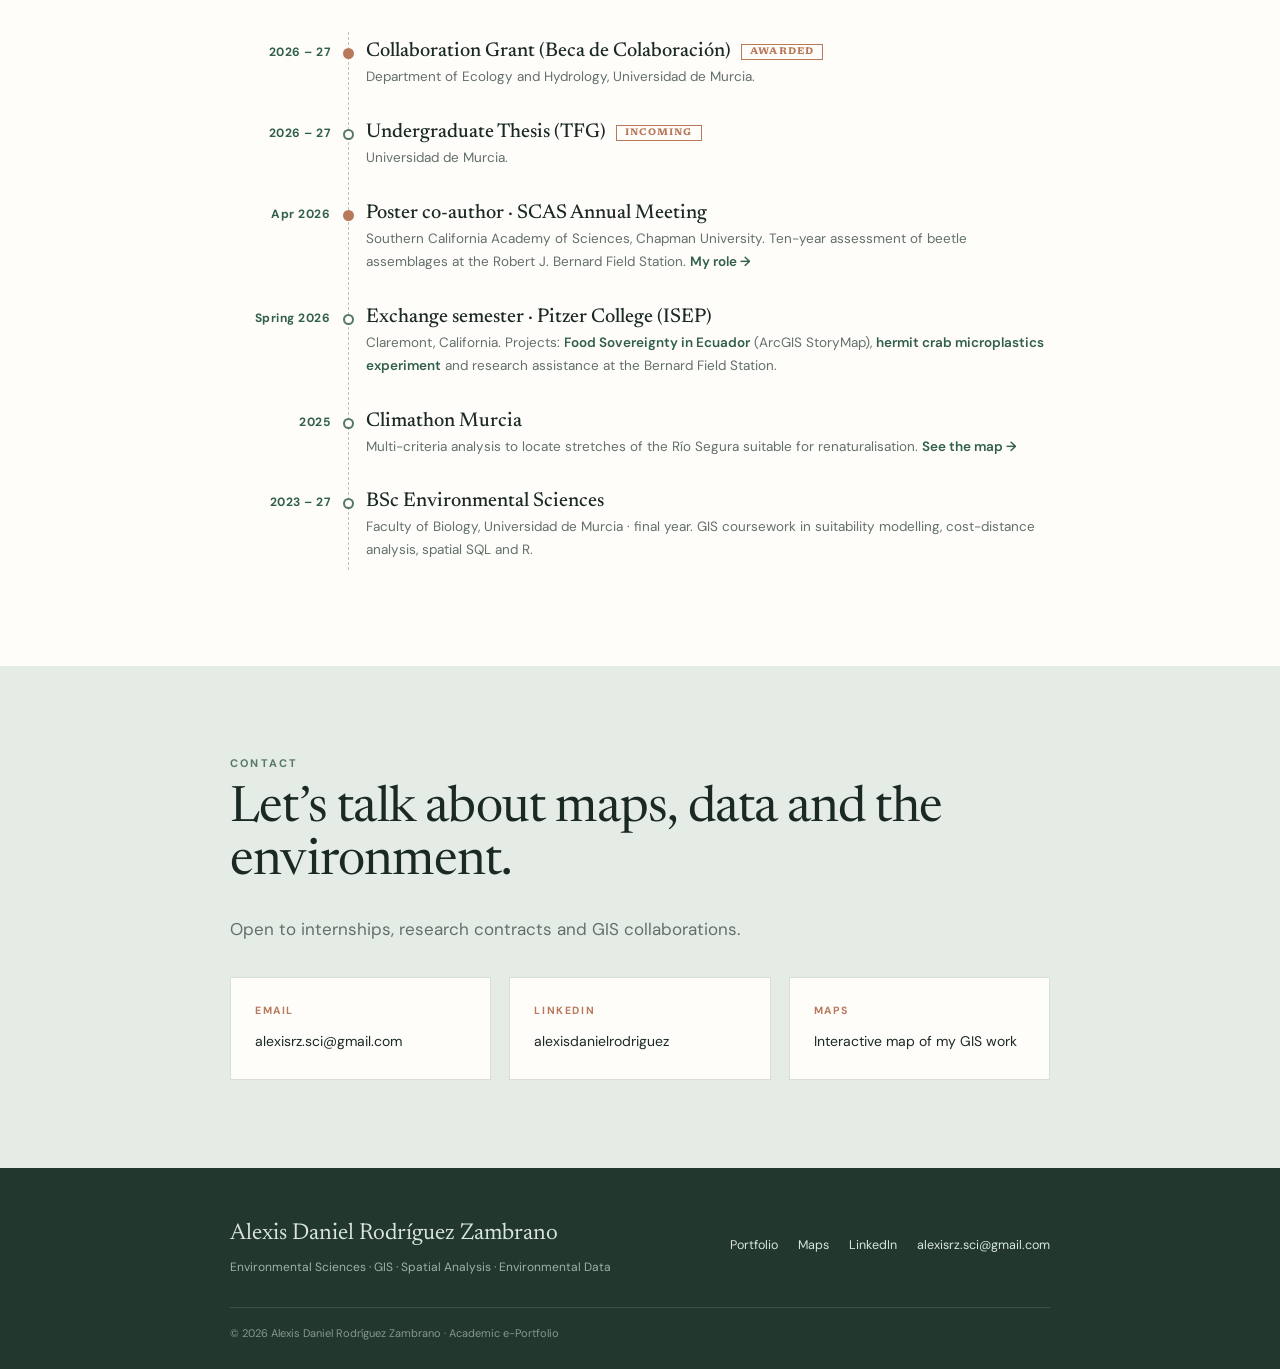
==== commit ed57828b: "Pro profile: identity, experience timeline, condensed projects, lighter images - Home: degree, unive" ====
--- a/index.html
+++ b/index.html
@@ -3,13 +3,22 @@
 <head>
     <meta charset="UTF-8">
     <meta name="viewport" content="width=device-width, initial-scale=1.0">
-    <meta name="description" content="Alexis Daniel Rodríguez Zambrano — geospatial, GIS, environmental research and data analysis portfolio.">
-    <title>Alexis Daniel Rodríguez Zambrano | Geospatial Portfolio</title>
-
+    <title>Alexis Daniel Rodríguez Zambrano | GIS &amp; Environmental Sciences</title>
+    <meta name="description" content="Final-year Environmental Sciences student (Universidad de Murcia) working with GIS, spatial analysis and environmental data. Maps, research projects and experience.">
+
+    <!-- Preview card when the link is shared (LinkedIn, WhatsApp…) -->
+    <meta property="og:type" content="website">
+    <meta property="og:title" content="Alexis Daniel Rodríguez Zambrano — GIS & Environmental Sciences">
+    <meta property="og:description" content="Maps, spatial analysis and environmental research portfolio.">
+    <meta property="og:image" content="https://alexisrzsci.github.io/portfolio/assets/og-image.jpg">
+    <meta property="og:url" content="https://alexisrzsci.github.io/portfolio/">
+    <meta name="twitter:card" content="summary_large_image">
+
+    <link rel="icon" href="data:image/svg+xml,%3Csvg xmlns='http://www.w3.org/2000/svg' viewBox='0 0 32 32'%3E%3Crect width='32' height='32' rx='7' fill='%23315f4c'/%3E%3Cpath d='M6 21c4-6 8-6 10-3s6 3 10-3' fill='none' stroke='%23f0c5af' stroke-width='2.4' stroke-linecap='round'/%3E%3Cpath d='M6 13c4-6 8-6 10-3s6 3 10-3' fill='none' stroke='%23fffdfa' stroke-width='2.4' stroke-linecap='round' opacity='.75'/%3E%3C/svg%3E">
     <link rel="preconnect" href="https://fonts.googleapis.com">
     <link rel="preconnect" href="https://fonts.gstatic.com" crossorigin>
     <link href="https://fonts.googleapis.com/css2?family=DM+Sans:wght@400;500;600;700&family=Newsreader:ital,opsz,wght@0,6..72,400;0,6..72,500;1,6..72,400&display=swap" rel="stylesheet">
-    <link rel="stylesheet" href="css/style.css?v=3">
+    <link rel="stylesheet" href="css/style.css?v=4">
 </head>
 
 <!-- data-page tells js/main.js which page this is -->
@@ -32,41 +41,46 @@
                     <div class="portrait__frame">
                         <img src="assets/profile-alexis.jpg" alt="Alexis Daniel Rodríguez Zambrano">
                     </div>
-                    <figcaption>Geospatial · GIS · Environmental Research</figcaption>
+                    <figcaption>GIS · Spatial analysis · Environmental data</figcaption>
                 </figure>
 
                 <div>
-                    <div class="eyebrow">Geospatial Portfolio</div>
+                    <div class="eyebrow">GIS &amp; Environmental Sciences</div>
 
                     <h1 class="about-hi">Hi, I’m Alexis</h1>
 
+                    <p class="identity">
+                        <span>BSc Environmental Sciences · final year</span>
+                        <span>Faculty of Biology, Universidad de Murcia</span>
+                        <span>Exchange at Pitzer College (ISEP) · Spring 2026</span>
+                    </p>
+
                     <p class="about-statement">
-                        I’m an undergraduate researcher working at the intersection of
-                        <strong>geospatial science, environmental research and data</strong> —
-                        turning spatial data into maps, analyses and stories that make
-                        complex environmental questions easier to understand.
+                        I work with <strong>GIS, spatial analysis and environmental data</strong> —
+                        turning spatial information into maps, analyses and stories that make
+                        environmental questions easier to understand.
                     </p>
 
                     <div class="about-body">
                         <p>
-                            My academic interests sit between geography, environmental science,
-                            spatial analysis and visual communication. I have worked on GIS
-                            suitability models and spatial SQL in the Region of Murcia, an
-                            ArcGIS StoryMap on food sovereignty in Ecuador, and ecological
-                            research ranging from marine behaviour experiments to a ten-year
-                            study of beetle assemblages in Southern California.
+                            I have built suitability models, least-cost routes and spatial SQL
+                            queries for the Region of Murcia, an ArcGIS StoryMap on food sovereignty
+                            in Ecuador, and contributed to ecological research in Southern California,
+                            including a poster presented at the SCAS 2026 Annual Meeting.
                         </p>
-                        <p>
-                            What connects them is one question: how can spatial data help us
-                            see — and explain — the way people and ecosystems change?
+                    </div>
+
+                    <div class="status">
+                        <p class="status__goal">
+                            Applying to the <strong>Copernicus Master in Digital Earth</strong> ·
+                            open to internships and research contracts in GIS, spatial analysis
+                            and environmental data.
                         </p>
-                    </div>
-
-                    <!-- Upcoming positions (2026–27) -->
-                    <ul class="upcoming">
-                        <li><span class="pill">Incoming</span> <span>Undergraduate Thesis (TFG)</span></li>
-                        <li><span class="pill">Incoming</span> <span>Collaboration Grant (Beca de Colaboración) · Department of Ecology and Hydrology, Universidad de Murcia</span></li>
-                    </ul>
+                        <ul class="upcoming">
+                            <li><span class="pill">Awarded</span> <span>Collaboration Grant (Beca de Colaboración) · Department of Ecology and Hydrology, Universidad de Murcia · 2026–27</span></li>
+                            <li><span class="pill">Incoming</span> <span>Undergraduate Thesis (TFG) · 2026–27</span></li>
+                        </ul>
+                    </div>
 
                     <dl class="quick-facts">
                         <div>
@@ -78,13 +92,14 @@
                             <dd>Multi-criteria analysis · raster modelling · spatial statistics</dd>
                         </div>
                         <div>
-                            <dt>Interests</dt>
-                            <dd>Human–environment relationships · ecology · cartography</dd>
+                            <dt>Languages</dt>
+                            <dd>Spanish · English</dd>
                         </div>
                     </dl>
 
                     <div class="about-actions">
-                        <a class="btn" href="#projects">Explore my work ↓</a>
+                        <a class="btn" href="#maps">See my work ↓</a>
+                        <a class="btn btn--ghost" data-cv href="#" download hidden>Download CV</a>
                         <a class="btn btn--ghost" href="#contact">Get in touch</a>
                     </div>
                 </div>
@@ -96,18 +111,18 @@
         <!-- =====================================================
              02 · MAPS  (cards come from js/data.js → "maps")
         ====================================================== -->
-        <section class="section section--tint" id="maps" data-index="Maps">
+        <section class="section section--dark" id="maps" data-index="Maps">
             <div class="wrap">
                 <div class="section-head" data-edit>
                     <div>
                         <div class="label">Spatial work</div>
-                        <h2>Maps &amp; Spatial Visualisation</h2>
+                        <h2>Maps &amp; Spatial Analysis</h2>
                         <p class="lead">
-                            A growing collection of maps, spatial visualisations and
-                            geographic analyses developed through GIS and environmental research.
+                            GIS analyses from competitions and university coursework, from
+                            multi-criteria suitability to least-cost routing and spatial SQL.
                         </p>
                     </div>
-                    <a class="link-arrow" href="maps.html">View all maps &amp; interactive map →</a>
+                    <a class="link-arrow" href="maps.html">All maps &amp; interactive map →</a>
                 </div>
 
                 <div data-render="map-carousel"></div>
@@ -122,7 +137,7 @@
             <div class="wrap">
                 <div class="section-head">
                     <div data-edit>
-                        <div class="label">Selected work</div>
+                        <div class="label">Research &amp; team projects</div>
                         <h2>Projects</h2>
                     </div>
                     <div data-render="project-filters"></div>
@@ -134,30 +149,57 @@
 
 
         <!-- =====================================================
-             04 · RESEARCH
-        ====================================================== -->
-        <section class="section section--light" id="research" data-index="Research">
+             04 · EXPERIENCE & EDUCATION
+        ====================================================== -->
+        <section class="section section--light" id="experience" data-index="Experience">
             <div class="wrap" data-edit>
-                <div class="label">Academic work</div>
-                <h2>Research</h2>
-                <div class="split">
-                    <div class="callout" style="margin-top:0">
-                        <div class="label">Research assistant · poster co-author · SCAS 2026</div>
-                        <p>
-                            Ten-year assessment of beetle assemblages at the Robert J. Bernard
-                            Field Station, The Claremont Colleges.
-                        </p>
-                    </div>
-
-                    <div class="prose">
-                        <p>
-                            I handled specimen processing, inventory, family-level identification
-                            and data organisation, the stage that turned field samples into the
-                            dataset used for the team's community analysis.
-                        </p>
-                        <p><a class="link-arrow" href="collaborative-research.html">See my role and the poster →</a></p>
-                    </div>
-                </div>
+                <div class="label">Experience &amp; education</div>
+                <h2>Path so far</h2>
+
+                <ol class="cv mt">
+                    <li class="is-key">
+                        <time>2026 – 27</time>
+                        <div>
+                            <h3>Collaboration Grant (Beca de Colaboración) <span class="pill">Awarded</span></h3>
+                            <p>Department of Ecology and Hydrology, Universidad de Murcia.</p>
+                        </div>
+                    </li>
+                    <li>
+                        <time>2026 – 27</time>
+                        <div>
+                            <h3>Undergraduate Thesis (TFG) <span class="pill">Incoming</span></h3>
+                            <p>Universidad de Murcia.</p>
+                        </div>
+                    </li>
+                    <li class="is-key">
+                        <time>Apr 2026</time>
+                        <div>
+                            <h3>Poster co-author · SCAS Annual Meeting</h3>
+                            <p>Southern California Academy of Sciences, Chapman University. Ten-year assessment of beetle assemblages at the Robert J. Bernard Field Station. <a href="collaborative-research.html">My role →</a></p>
+                        </div>
+                    </li>
+                    <li>
+                        <time>Spring 2026</time>
+                        <div>
+                            <h3>Exchange semester · Pitzer College (ISEP)</h3>
+                            <p>Claremont, California. Projects: <a href="ecuador.html">Food Sovereignty in Ecuador</a> (ArcGIS StoryMap), <a href="hermit-crab.html">hermit crab microplastics experiment</a> and research assistance at the Bernard Field Station.</p>
+                        </div>
+                    </li>
+                    <li>
+                        <time>2025</time>
+                        <div>
+                            <h3>Climathon Murcia</h3>
+                            <p>Multi-criteria analysis to locate stretches of the Río Segura suitable for renaturalisation. <a href="maps.html#climathon">See the map →</a></p>
+                        </div>
+                    </li>
+                    <li>
+                        <time>2023 – 27</time>
+                        <div>
+                            <h3>BSc Environmental Sciences</h3>
+                            <p>Faculty of Biology, Universidad de Murcia · final year. GIS coursework in suitability modelling, cost-distance analysis, spatial SQL and R.</p>
+                        </div>
+                    </li>
+                </ol>
             </div>
         </section>
 
@@ -170,7 +212,7 @@
                 <div class="label">Contact</div>
                 <h2>Let’s talk about maps, data and the environment.</h2>
                 <p class="lead" style="margin-bottom:32px">
-                    I’m open to research collaborations, internships and GIS projects.
+                    Open to internships, research contracts and GIS collaborations.
                 </p>
 
                 <div class="contact-grid">
@@ -194,8 +236,8 @@
 
     <div data-render="footer"></div>
 
-    <script src="js/data.js?v=3"></script>
-    <script src="js/main.js?v=3"></script>
-    <script src="js/editor.js?v=3"></script>
+    <script src="js/data.js?v=4"></script>
+    <script src="js/main.js?v=4"></script>
+    <script src="js/editor.js?v=4"></script>
 </body>
 </html>
--- a/css/style.css
+++ b/css/style.css
@@ -313,7 +313,7 @@
 .upcoming li { display: flex; gap: 12px; align-items: baseline; font-size: 14.5px; color: var(--ink-soft); }
 .upcoming li strong { font-weight: 600; color: var(--ink); }
 .pill {
-    flex-shrink: 0;
+    flex-shrink: 0; min-width: 84px; text-align: center;
     padding: 2px 8px; border: 1px solid var(--warm); color: var(--warm);
     font-size: 9.5px; font-weight: 700; letter-spacing: 1.2px; text-transform: uppercase;
 }
@@ -686,3 +686,124 @@
     .pager a:last-child { text-align: left; }
     .editbar .editbar__hint { display: none; }
 }
+
+
+/* =========================================================
+   13. PROFILE ADDITIONS
+   identity line · status card · at-a-glance · experience
+   timeline · tabs · coursework badge · reveal on scroll
+========================================================= */
+
+/* Who I am, in one line under the name */
+.identity {
+    display: flex; flex-wrap: wrap; gap: 6px 18px;
+    margin: -8px 0 22px;
+    font-size: 13.5px; color: var(--muted);
+}
+.identity span { display: inline-flex; align-items: center; gap: 7px; }
+.identity span + span::before {
+    content: ""; width: 4px; height: 4px; border-radius: 50%; background: var(--warm);
+    margin-right: 4px;
+}
+
+/* "Currently" card: what I'm looking for + upcoming positions */
+.status {
+    margin: 26px 0 6px;
+    padding: 18px 20px;
+    background: var(--paper);
+    border: 1px solid var(--line);
+    border-left: 3px solid var(--green);
+}
+.status__goal { font-size: 15px; color: var(--ink); margin-bottom: 12px; }
+.status__goal strong { color: var(--green); font-weight: 600; }
+.status .upcoming { margin: 0; }
+
+/* At a glance (top of every project page) */
+.glance {
+    display: grid; grid-template-columns: repeat(5, minmax(0, 1fr));
+    margin-top: -42px; position: relative; z-index: 2;
+    background: var(--paper-light); border: 1px solid var(--line);
+    box-shadow: var(--shadow);
+}
+.glance > div { padding: 18px 18px 20px; }
+.glance > div + div { border-left: 1px solid var(--line); }
+.glance dt {
+    font-size: 9.5px; font-weight: 700; letter-spacing: 1.5px;
+    text-transform: uppercase; color: #a86c50; margin-bottom: 6px;
+}
+.glance dd { font-size: 13.5px; line-height: 1.55; color: var(--ink-soft); }
+.glance dd strong { color: var(--ink); font-weight: 600; }
+
+/* Experience & education timeline */
+.cv { list-style: none; position: relative; max-width: 860px; }
+.cv::before { content: ""; position: absolute; left: 118px; top: 8px; bottom: 8px; border-left: 1px dashed #b8c4bb; }
+.cv li { display: grid; grid-template-columns: 100px 1fr; gap: 36px; padding: 16px 0; position: relative; }
+.cv li::before {
+    content: ""; position: absolute; left: 113px; top: 24px;
+    width: 11px; height: 11px; border-radius: 50%;
+    background: var(--paper-light); border: 2px solid var(--green-light);
+}
+.cv li.is-key::before { background: var(--warm); border-color: var(--warm); }
+.cv time { font-size: 12px; font-weight: 700; letter-spacing: .5px; color: var(--green); padding-top: 2px; text-align: right; }
+.cv h3 { font-size: 20px; margin-bottom: 3px; }
+.cv p { font-size: 13.5px; color: var(--muted); }
+.cv a { color: var(--green); font-weight: 600; text-decoration: none; }
+.cv a:hover { text-decoration: underline; }
+.cv .pill { margin-left: 6px; vertical-align: 2px; }
+
+/* Tabs (figure viewer) */
+.tabs__nav { display: flex; flex-wrap: wrap; gap: 6px; margin-bottom: -1px; position: relative; z-index: 1; }
+.tabs__nav button {
+    padding: 9px 14px; border: 1px solid var(--line); border-bottom-color: transparent;
+    background: transparent; color: var(--muted); font: 600 12.5px var(--sans); cursor: pointer;
+}
+.tabs__nav button:hover { color: var(--green); }
+.tabs__nav button.is-active { background: #fff; color: var(--ink); border-color: var(--line); border-bottom-color: #fff; }
+.tabs__panel { display: none; background: #fff; border: 1px solid var(--line); padding: 24px; }
+.tabs__panel.is-active { display: grid; grid-template-columns: minmax(0, 1.5fr) minmax(220px, .8fr); gap: 30px; align-items: center; }
+.tabs__panel img { width: 100%; border: 1px solid #edf0ed; }
+.tabs__panel h3 { font-size: 22px; margin-bottom: 8px; }
+.tabs__panel p { color: var(--muted); font-size: 14px; }
+.tabs__panel p + p { margin-top: 10px; }
+
+/* Small media strip (4 items) */
+.grid-4 { display: grid; grid-template-columns: repeat(4, minmax(0, 1fr)); gap: 16px; }
+.grid-4 .media__frame { aspect-ratio: 4 / 3; }
+.grid-4 .media__caption { display: block; padding: 12px 14px 14px; }
+.grid-4 .media__caption strong { font-size: 16px; }
+.grid-4 .media__caption p { font-size: 12px; }
+
+/* Coursework label */
+.badge--course { left: auto; right: 10px; background: rgba(23, 35, 31, .82); color: #f0e7dc; }
+.course-note { display: inline-block; margin-left: 8px; padding: 1px 7px; border: 1px solid #c9b6a6; color: #8a6450; font-size: 9.5px; letter-spacing: 1px; }
+
+/* Dark maps band on the home page */
+.section--dark .section-head .lead { color: #c5d0ca; }
+.section--dark .link-arrow { color: #f0c5af; }
+.section--dark .carousel__btn { background: rgba(255, 255, 255, .06); border-color: rgba(255, 255, 255, .22); color: #f2f4ef; }
+.section--dark .carousel__btn:hover { background: rgba(255, 255, 255, .14); }
+.section--dark .card { border-color: rgba(255, 255, 255, .08); box-shadow: none; color: var(--ink); }
+
+/* Gentle reveal on scroll (only when JS adds .reveal; respects reduced motion) */
+.reveal { opacity: 0; transform: translateY(16px); transition: opacity .6s ease, transform .6s ease; }
+.reveal.is-visible { opacity: 1; transform: none; }
+@media (prefers-reduced-motion: reduce) {
+    .reveal { opacity: 1; transform: none; transition: none; }
+    html { scroll-behavior: auto; }
+}
+
+@media (max-width: 980px) {
+    .glance { grid-template-columns: repeat(2, minmax(0, 1fr)); margin-top: 0; }
+    .glance > div + div { border-left: 0; }
+    .glance > div { border-bottom: 1px solid var(--line); }
+    .grid-4 { grid-template-columns: repeat(2, minmax(0, 1fr)); }
+    .tabs__panel.is-active { grid-template-columns: 1fr; }
+}
+@media (max-width: 640px) {
+    .glance { grid-template-columns: 1fr; }
+    .cv::before { left: 6px; }
+    .cv li { grid-template-columns: 1fr; gap: 4px; padding-left: 28px; }
+    .cv li::before { left: 1px; }
+    .cv time { text-align: left; }
+    .grid-4 { grid-template-columns: 1fr; }
+}
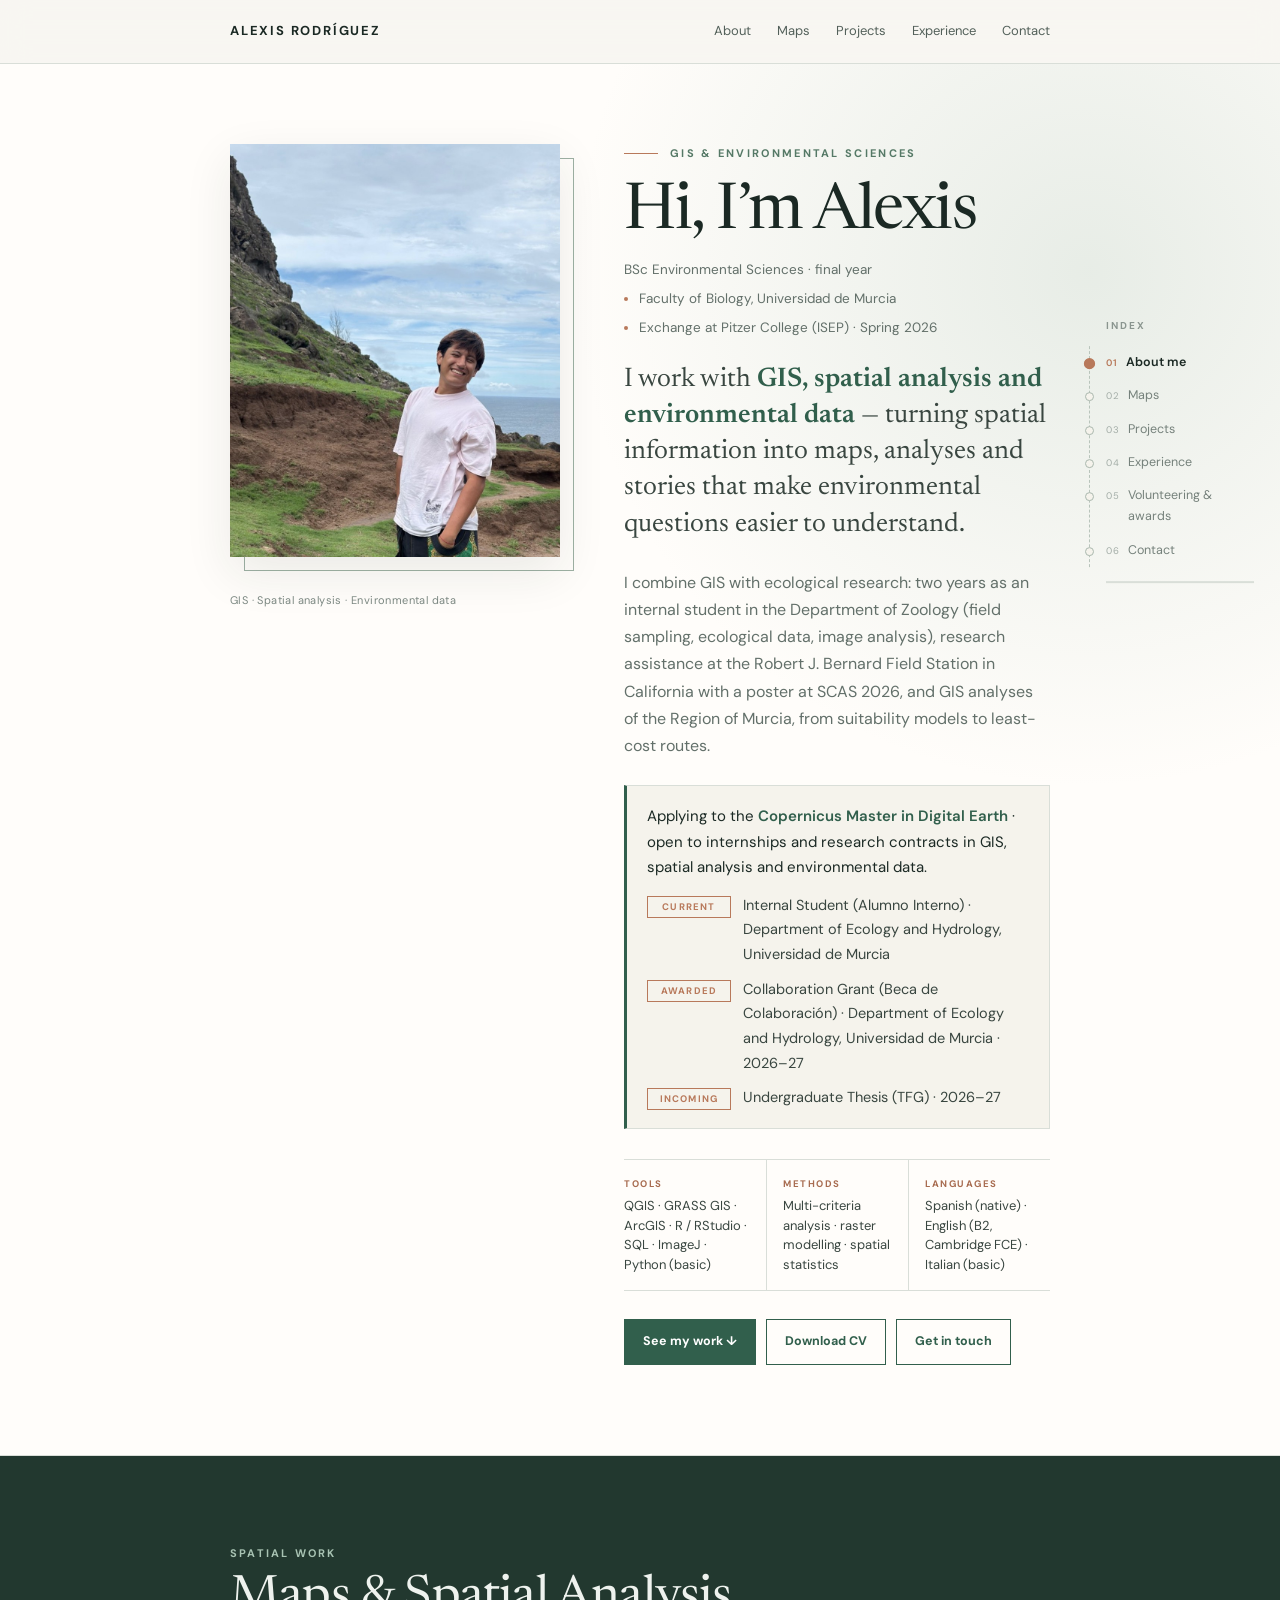
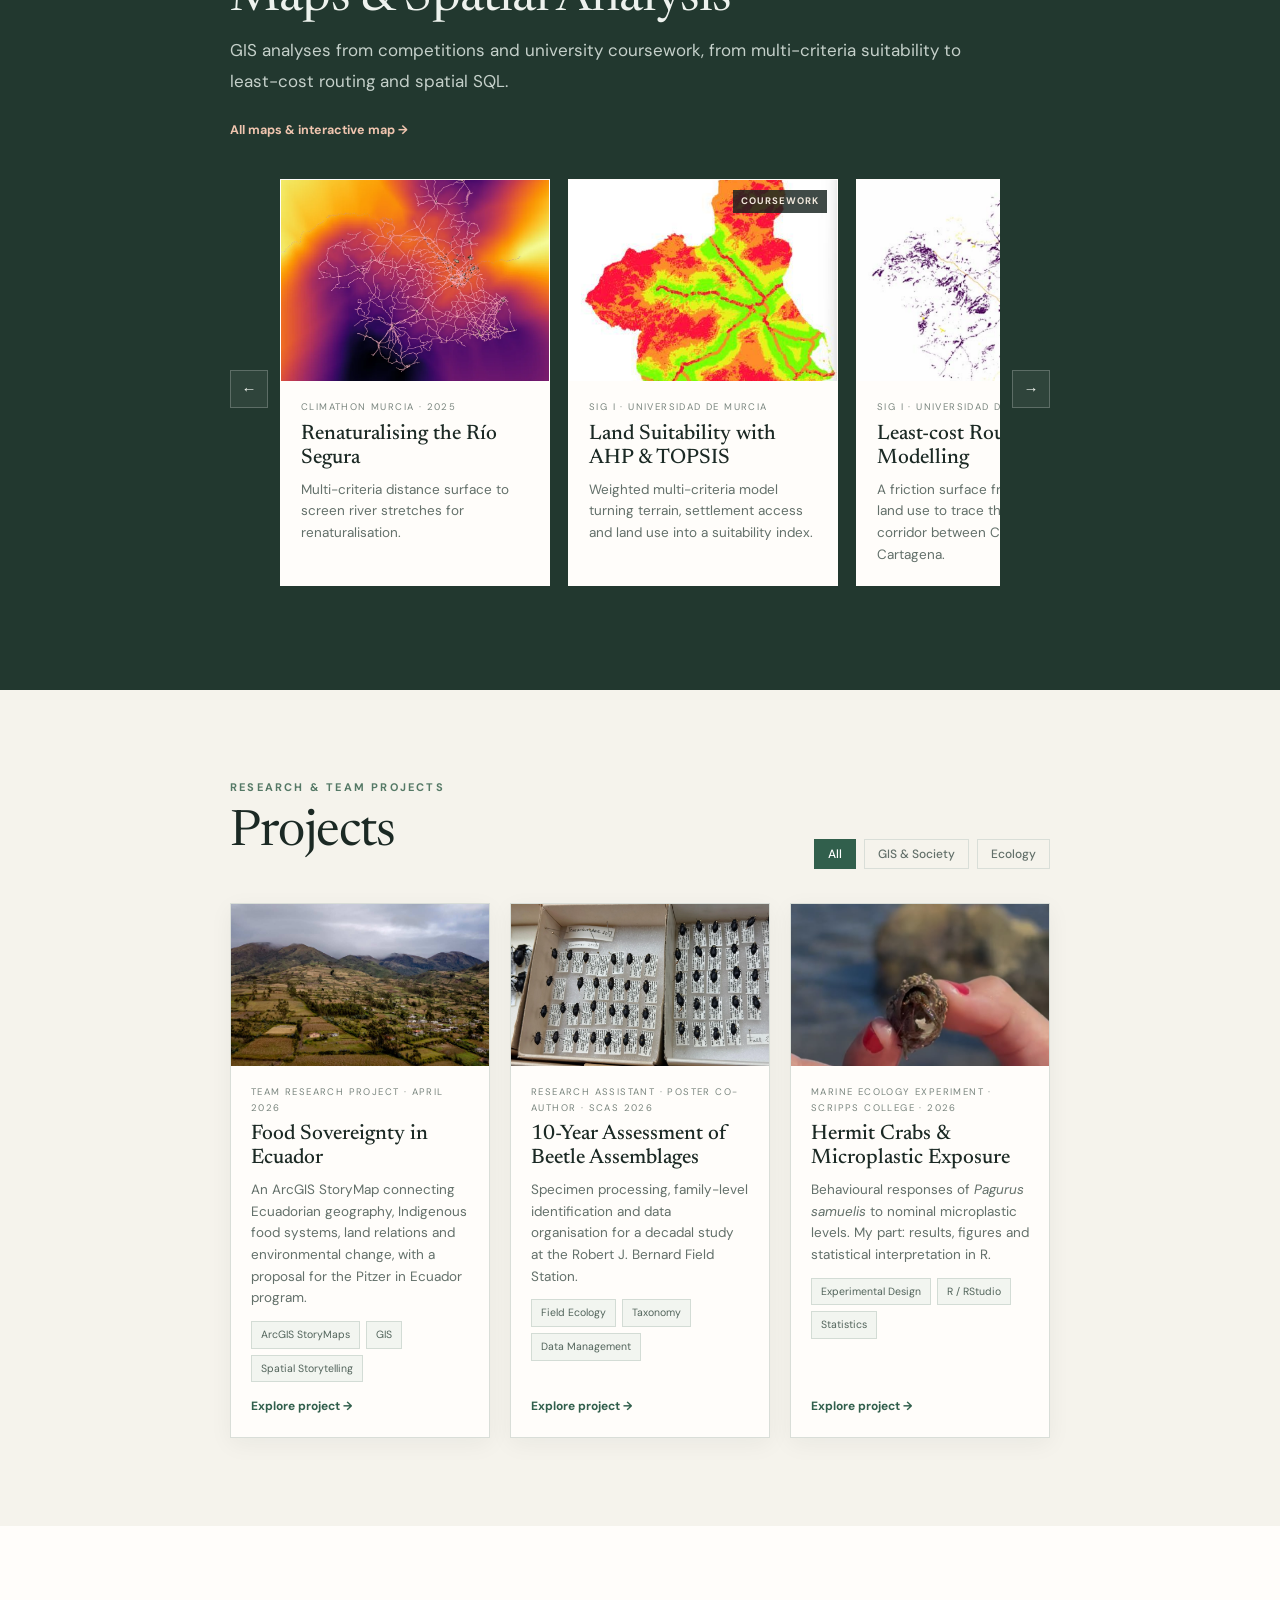
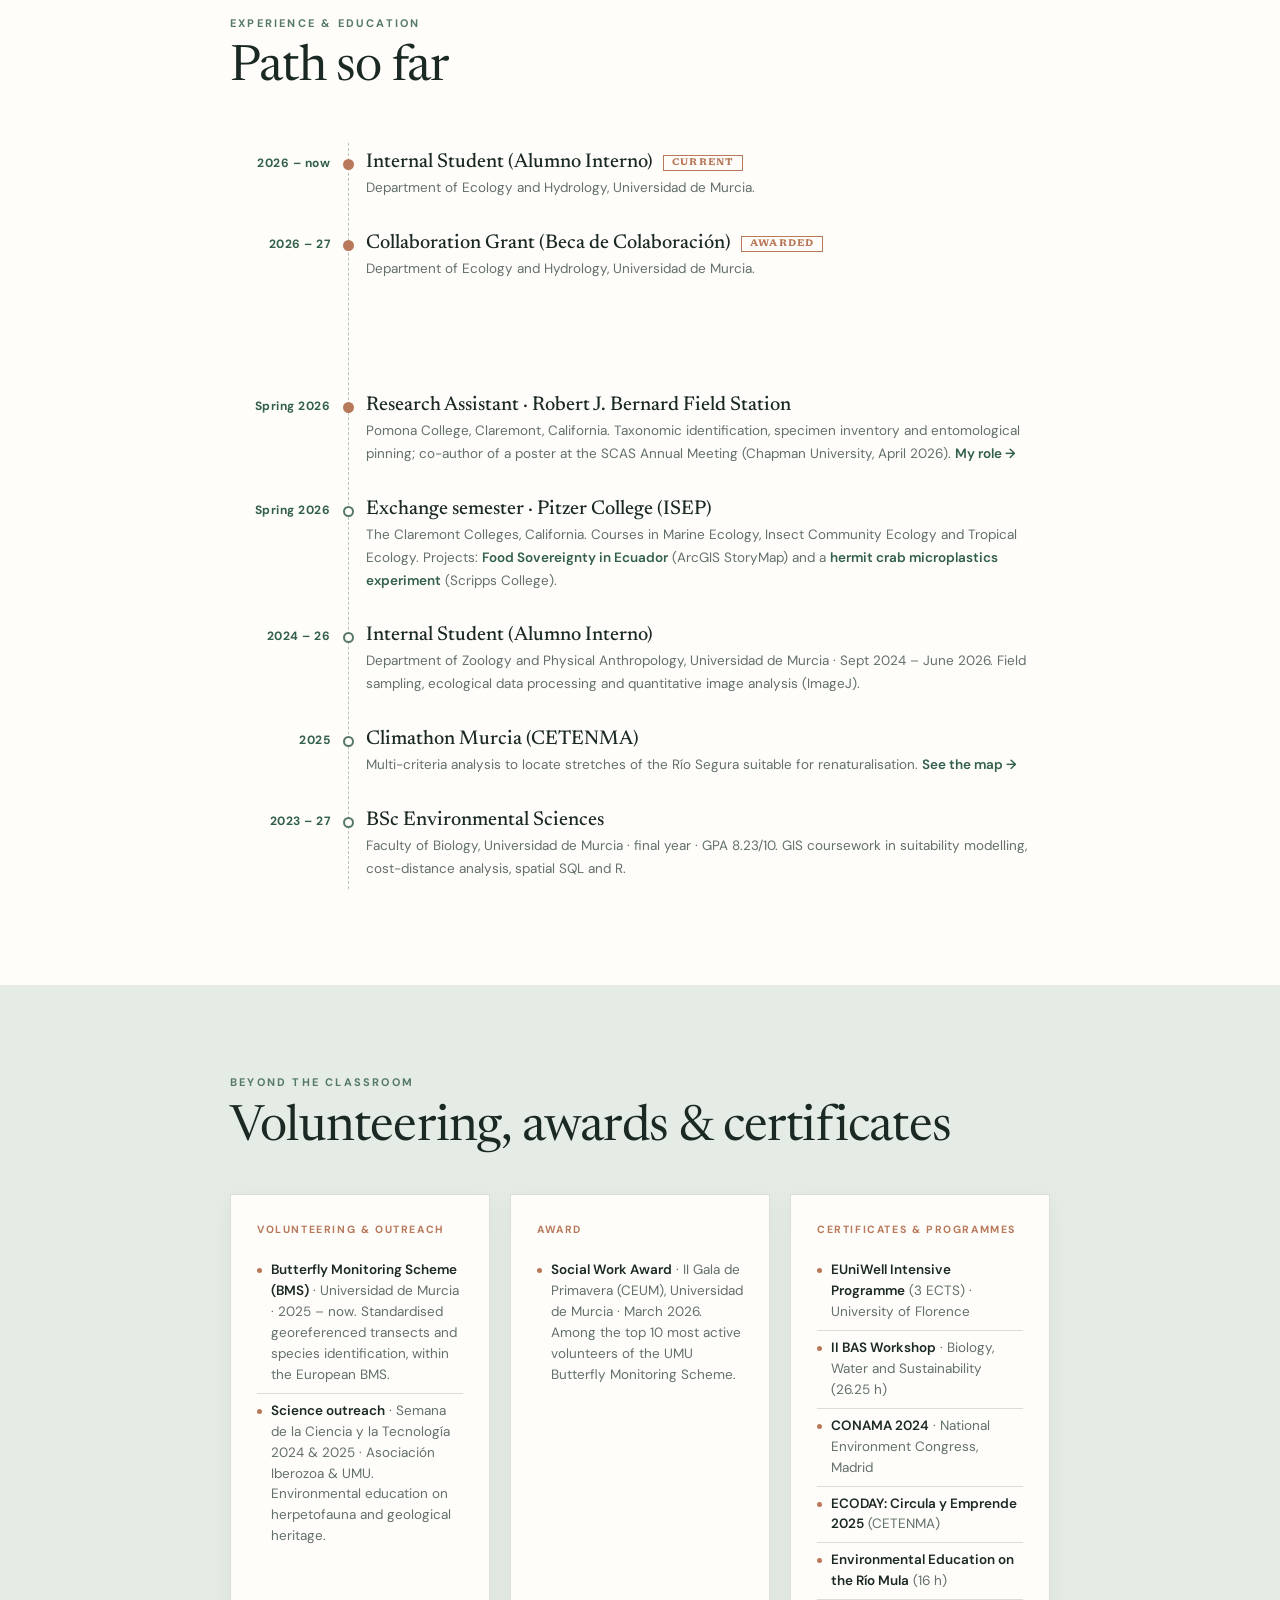
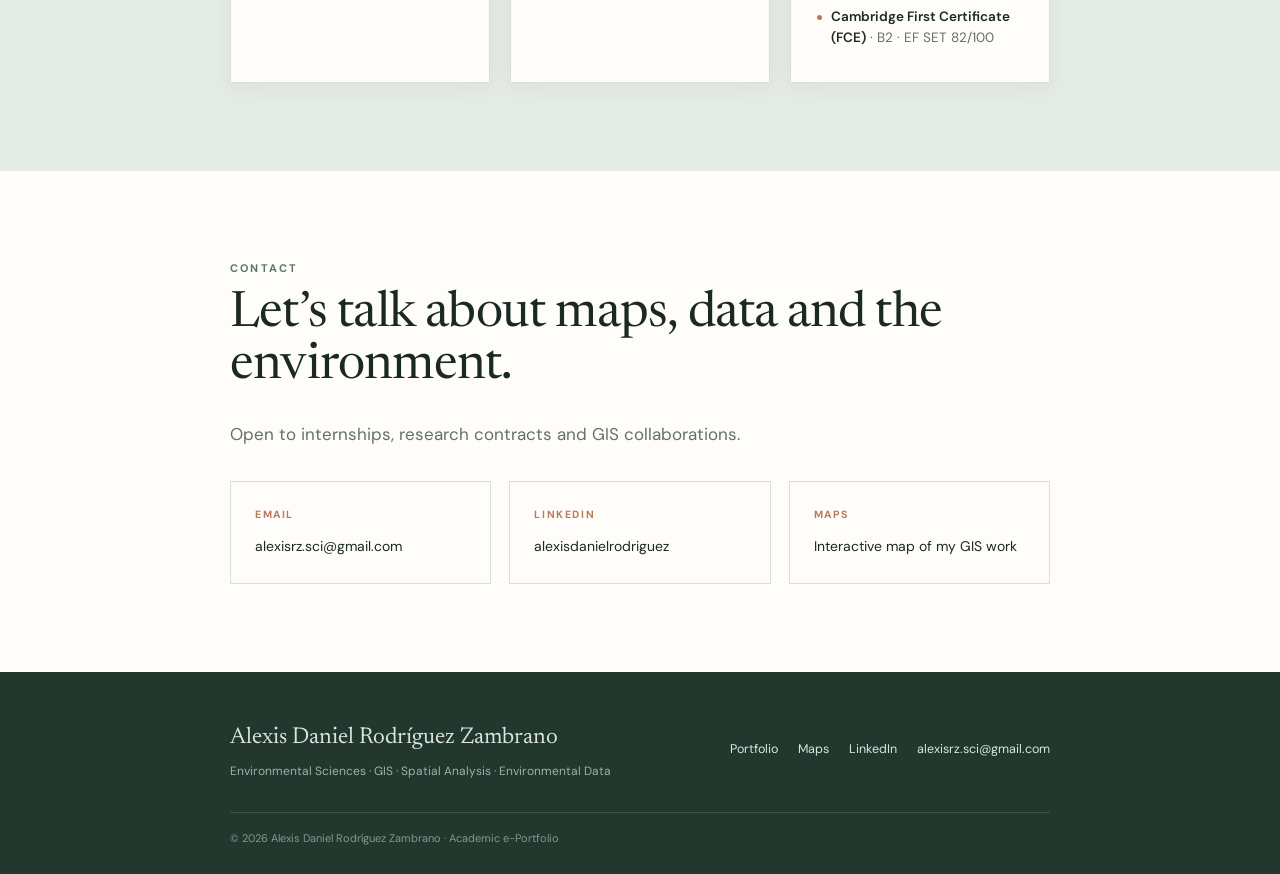
==== commit 9703cc14: "Add CV experience, volunteering, awards; tidy map entries - Current internal student post (Ecology a" ====
--- a/index.html
+++ b/index.html
@@ -18,7 +18,7 @@
     <link rel="preconnect" href="https://fonts.googleapis.com">
     <link rel="preconnect" href="https://fonts.gstatic.com" crossorigin>
     <link href="https://fonts.googleapis.com/css2?family=DM+Sans:wght@400;500;600;700&family=Newsreader:ital,opsz,wght@0,6..72,400;0,6..72,500;1,6..72,400&display=swap" rel="stylesheet">
-    <link rel="stylesheet" href="css/style.css?v=4">
+    <link rel="stylesheet" href="css/style.css?v=5">
 </head>
 
 <!-- data-page tells js/main.js which page this is -->
@@ -63,10 +63,11 @@
 
                     <div class="about-body">
                         <p>
-                            I have built suitability models, least-cost routes and spatial SQL
-                            queries for the Region of Murcia, an ArcGIS StoryMap on food sovereignty
-                            in Ecuador, and contributed to ecological research in Southern California,
-                            including a poster presented at the SCAS 2026 Annual Meeting.
+                            I combine GIS with ecological research: two years as an internal student
+                            in the Department of Zoology (field sampling, ecological data, image
+                            analysis), research assistance at the Robert J. Bernard Field Station
+                            in California with a poster at SCAS 2026, and GIS analyses of the
+                            Region of Murcia, from suitability models to least-cost routes.
                         </p>
                     </div>
 
@@ -77,6 +78,7 @@
                             and environmental data.
                         </p>
                         <ul class="upcoming">
+                            <li><span class="pill">Current</span> <span>Internal Student (Alumno Interno) · Department of Ecology and Hydrology, Universidad de Murcia</span></li>
                             <li><span class="pill">Awarded</span> <span>Collaboration Grant (Beca de Colaboración) · Department of Ecology and Hydrology, Universidad de Murcia · 2026–27</span></li>
                             <li><span class="pill">Incoming</span> <span>Undergraduate Thesis (TFG) · 2026–27</span></li>
                         </ul>
@@ -85,7 +87,7 @@
                     <dl class="quick-facts">
                         <div>
                             <dt>Tools</dt>
-                            <dd>QGIS · GRASS GIS · ArcGIS StoryMaps · R / RStudio · SQL</dd>
+                            <dd>QGIS · GRASS GIS · ArcGIS · R / RStudio · SQL · ImageJ · Python (basic)</dd>
                         </div>
                         <div>
                             <dt>Methods</dt>
@@ -93,7 +95,7 @@
                         </div>
                         <div>
                             <dt>Languages</dt>
-                            <dd>Spanish · English</dd>
+                            <dd>Spanish (native) · English (B2, Cambridge FCE) · Italian (basic)</dd>
                         </div>
                     </dl>
 
@@ -158,6 +160,13 @@
 
                 <ol class="cv mt">
                     <li class="is-key">
+                        <time>2026 – now</time>
+                        <div>
+                            <h3>Internal Student (Alumno Interno) <span class="pill">Current</span></h3>
+                            <p>Department of Ecology and Hydrology, Universidad de Murcia.</p>
+                        </div>
+                    </li>
+                    <li class="is-key">
                         <time>2026 – 27</time>
                         <div>
                             <h3>Collaboration Grant (Beca de Colaboración) <span class="pill">Awarded</span></h3>
@@ -172,23 +181,30 @@
                         </div>
                     </li>
                     <li class="is-key">
-                        <time>Apr 2026</time>
-                        <div>
-                            <h3>Poster co-author · SCAS Annual Meeting</h3>
-                            <p>Southern California Academy of Sciences, Chapman University. Ten-year assessment of beetle assemblages at the Robert J. Bernard Field Station. <a href="collaborative-research.html">My role →</a></p>
-                        </div>
-                    </li>
-                    <li>
                         <time>Spring 2026</time>
                         <div>
+                            <h3>Research Assistant · Robert J. Bernard Field Station</h3>
+                            <p>Pomona College, Claremont, California. Taxonomic identification, specimen inventory and entomological pinning; co-author of a poster at the SCAS Annual Meeting (Chapman University, April 2026). <a href="collaborative-research.html">My role →</a></p>
+                        </div>
+                    </li>
+                    <li>
+                        <time>Spring 2026</time>
+                        <div>
                             <h3>Exchange semester · Pitzer College (ISEP)</h3>
-                            <p>Claremont, California. Projects: <a href="ecuador.html">Food Sovereignty in Ecuador</a> (ArcGIS StoryMap), <a href="hermit-crab.html">hermit crab microplastics experiment</a> and research assistance at the Bernard Field Station.</p>
+                            <p>The Claremont Colleges, California. Courses in Marine Ecology, Insect Community Ecology and Tropical Ecology. Projects: <a href="ecuador.html">Food Sovereignty in Ecuador</a> (ArcGIS StoryMap) and a <a href="hermit-crab.html">hermit crab microplastics experiment</a> (Scripps College).</p>
+                        </div>
+                    </li>
+                    <li>
+                        <time>2024 – 26</time>
+                        <div>
+                            <h3>Internal Student (Alumno Interno)</h3>
+                            <p>Department of Zoology and Physical Anthropology, Universidad de Murcia · Sept 2024 – June 2026. Field sampling, ecological data processing and quantitative image analysis (ImageJ).</p>
                         </div>
                     </li>
                     <li>
                         <time>2025</time>
                         <div>
-                            <h3>Climathon Murcia</h3>
+                            <h3>Climathon Murcia (CETENMA)</h3>
                             <p>Multi-criteria analysis to locate stretches of the Río Segura suitable for renaturalisation. <a href="maps.html#climathon">See the map →</a></p>
                         </div>
                     </li>
@@ -196,7 +212,7 @@
                         <time>2023 – 27</time>
                         <div>
                             <h3>BSc Environmental Sciences</h3>
-                            <p>Faculty of Biology, Universidad de Murcia · final year. GIS coursework in suitability modelling, cost-distance analysis, spatial SQL and R.</p>
+                            <p>Faculty of Biology, Universidad de Murcia · final year · GPA 8.23/10. GIS coursework in suitability modelling, cost-distance analysis, spatial SQL and R.</p>
                         </div>
                     </li>
                 </ol>
@@ -205,9 +221,47 @@
 
 
         <!-- =====================================================
-             05 · CONTACT
-        ====================================================== -->
-        <section class="section section--tint" id="contact" data-index="Contact">
+             05 · VOLUNTEERING, AWARDS & CERTIFICATES
+        ====================================================== -->
+        <section class="section section--tint" id="beyond" data-index="Volunteering &amp; awards">
+            <div class="wrap" data-edit>
+                <div class="label">Beyond the classroom</div>
+                <h2>Volunteering, awards &amp; certificates</h2>
+
+                <div class="grid-3 mt">
+                    <div class="box">
+                        <span class="num">Volunteering &amp; outreach</span>
+                        <ul>
+                            <li><strong>Butterfly Monitoring Scheme (BMS)</strong> · Universidad de Murcia · 2025 – now. Standardised georeferenced transects and species identification, within the European BMS.</li>
+                            <li><strong>Science outreach</strong> · Semana de la Ciencia y la Tecnología 2024 &amp; 2025 · Asociación Iberozoa &amp; UMU. Environmental education on herpetofauna and geological heritage.</li>
+                        </ul>
+                    </div>
+                    <div class="box">
+                        <span class="num">Award</span>
+                        <ul>
+                            <li><strong>Social Work Award</strong> · II Gala de Primavera (CEUM), Universidad de Murcia · March 2026. Among the top 10 most active volunteers of the UMU Butterfly Monitoring Scheme.</li>
+                        </ul>
+                    </div>
+                    <div class="box">
+                        <span class="num">Certificates &amp; programmes</span>
+                        <ul>
+                            <li><strong>EUniWell Intensive Programme</strong> (3 ECTS) · University of Florence</li>
+                            <li><strong>II BAS Workshop</strong> · Biology, Water and Sustainability (26.25 h)</li>
+                            <li><strong>CONAMA 2024</strong> · National Environment Congress, Madrid</li>
+                            <li><strong>ECODAY: Circula y Emprende 2025</strong> (CETENMA)</li>
+                            <li><strong>Environmental Education on the Río Mula</strong> (16 h)</li>
+                            <li><strong>Cambridge First Certificate (FCE)</strong> · B2 · EF SET 82/100</li>
+                        </ul>
+                    </div>
+                </div>
+            </div>
+        </section>
+
+
+        <!-- =====================================================
+             06 · CONTACT
+        ====================================================== -->
+        <section class="section section--light" id="contact" data-index="Contact">
             <div class="wrap" data-edit>
                 <div class="label">Contact</div>
                 <h2>Let’s talk about maps, data and the environment.</h2>
@@ -236,8 +290,8 @@
 
     <div data-render="footer"></div>
 
-    <script src="js/data.js?v=4"></script>
-    <script src="js/main.js?v=4"></script>
-    <script src="js/editor.js?v=4"></script>
+    <script src="js/data.js?v=5"></script>
+    <script src="js/main.js?v=5"></script>
+    <script src="js/editor.js?v=5"></script>
 </body>
 </html>
--- a/css/style.css
+++ b/css/style.css
@@ -524,10 +524,13 @@
 .pager strong { font-family: var(--serif); font-weight: 400; font-size: 21px; }
 
 /* Map list (maps.html) */
-.map-entry { display: grid; grid-template-columns: minmax(0, 1.08fr) minmax(0, 1fr); gap: 56px; align-items: center; padding: 64px 0; border-top: 1px solid var(--line); }
+.map-entry { display: grid; grid-template-columns: minmax(0, 1.15fr) minmax(0, 1fr); gap: 48px; align-items: center; padding: 48px 0; border-top: 1px solid var(--line); }
 .map-entry:nth-of-type(even) .map-entry__visual { order: 2; }
-.map-entry h2 { font-size: clamp(27px, 3vw, 35px); margin-bottom: 14px; }
-.map-entry p { color: #46564e; font-size: 15px; margin-bottom: 12px; }
+.map-entry > div > .num { display: flex; flex-wrap: wrap; align-items: center; gap: 6px 10px; margin-bottom: 12px; }
+.map-entry h2 { font-size: clamp(22px, 2.2vw, 28px); line-height: 1.15; letter-spacing: -.3px; margin-bottom: 12px; }
+.map-entry p { color: #46564e; font-size: 14.5px; line-height: 1.7; margin-bottom: 10px; }
+.map-entry .facts--row dd { font-size: 13px; }
+.map-entry .tags { margin-top: 14px; }
 .map-entry__visual { border: 1px solid var(--line); background: #f7f7f4; box-shadow: 0 18px 45px rgba(0, 0, 0, .1); }
 
 /* Small gallery (several images in one map entry) */
@@ -775,7 +778,12 @@
 
 /* Coursework label */
 .badge--course { left: auto; right: 10px; background: rgba(23, 35, 31, .82); color: #f0e7dc; }
-.course-note { display: inline-block; margin-left: 8px; padding: 1px 7px; border: 1px solid #c9b6a6; color: #8a6450; font-size: 9.5px; letter-spacing: 1px; }
+.box ul { list-style: none; margin-top: 4px; }
+.box li { position: relative; padding: 7px 0 7px 14px; border-top: 1px solid var(--line); font-size: 13.5px; color: var(--muted); line-height: 1.55; }
+.box li:first-child { border-top: 0; }
+.box li::before { content: ""; position: absolute; left: 0; top: 15px; width: 5px; height: 5px; border-radius: 50%; background: var(--warm); }
+.box li strong { color: var(--ink); font-weight: 600; }
+.course-note { display: inline-block; padding: 1px 7px; line-height: 1.6; border: 1px solid #c9b6a6; color: #8a6450; font-size: 9.5px; letter-spacing: 1px; }
 
 /* Dark maps band on the home page */
 .section--dark .section-head .lead { color: #c5d0ca; }
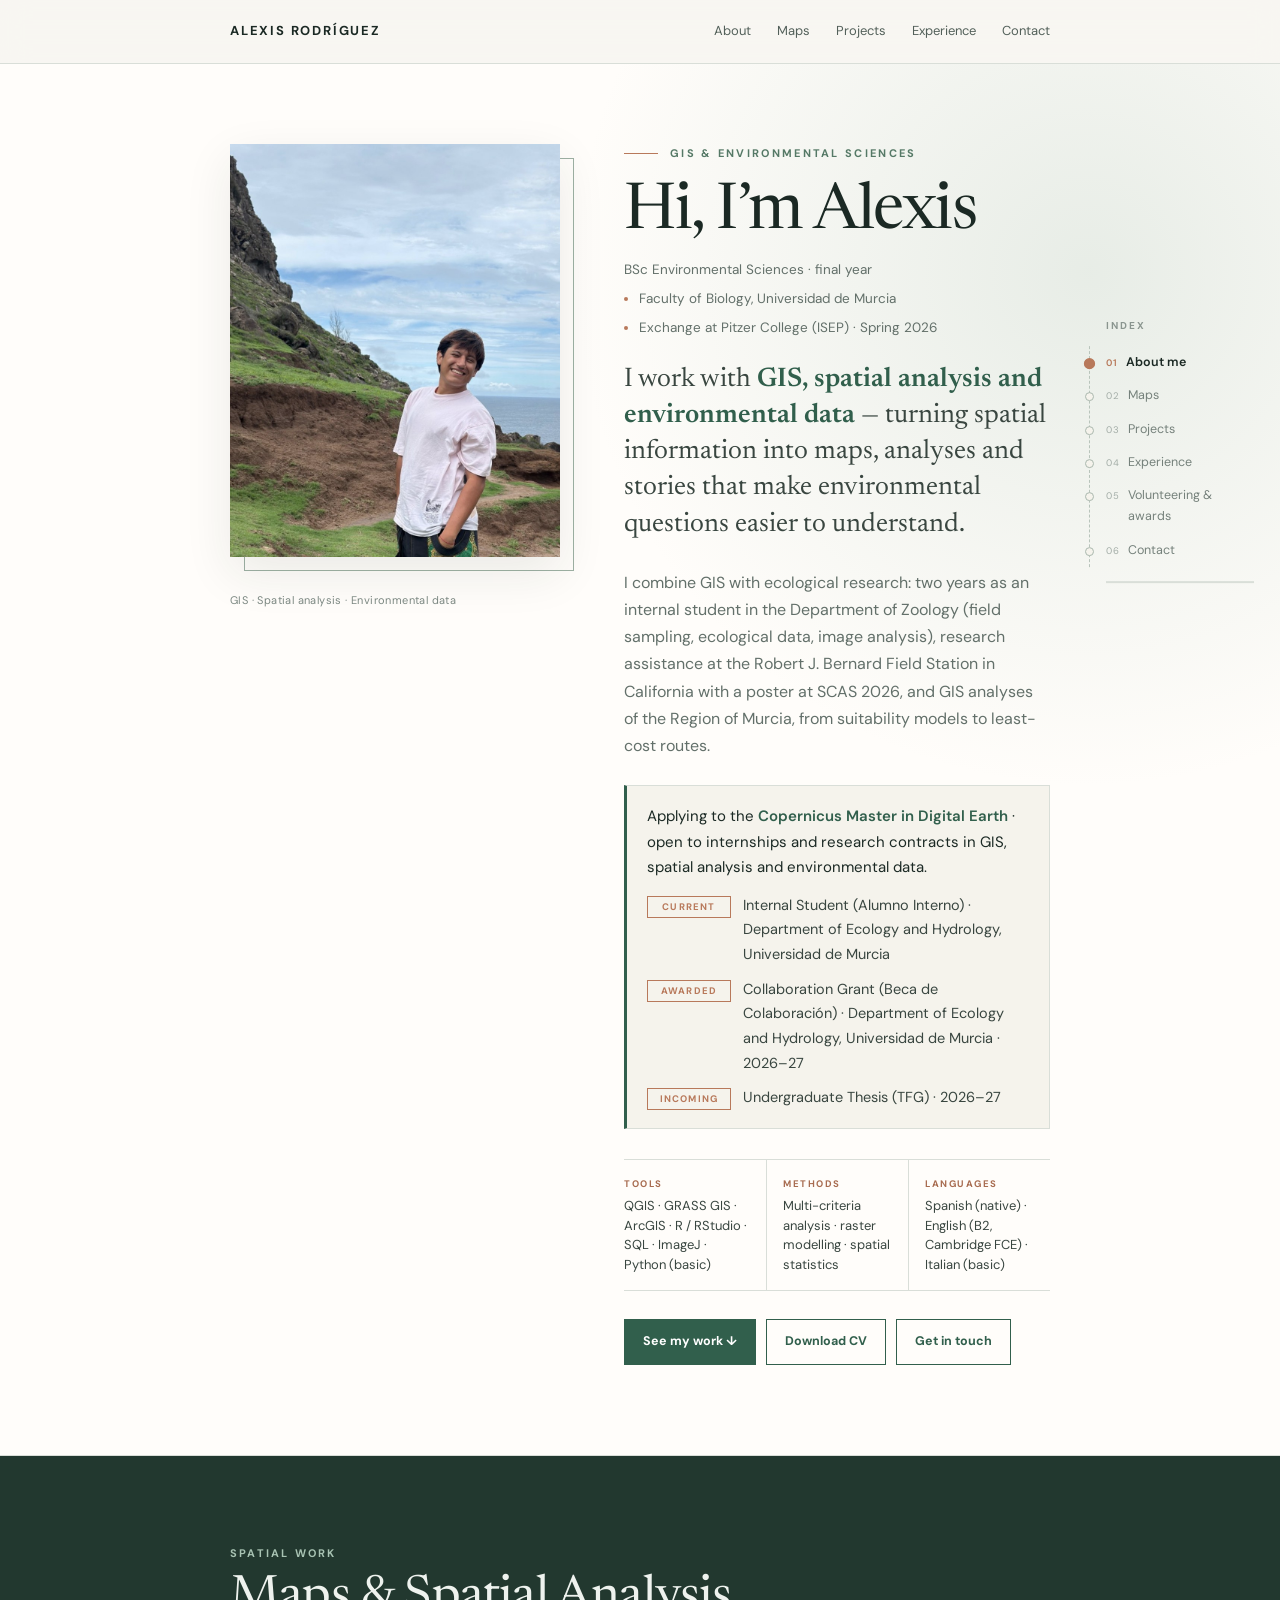
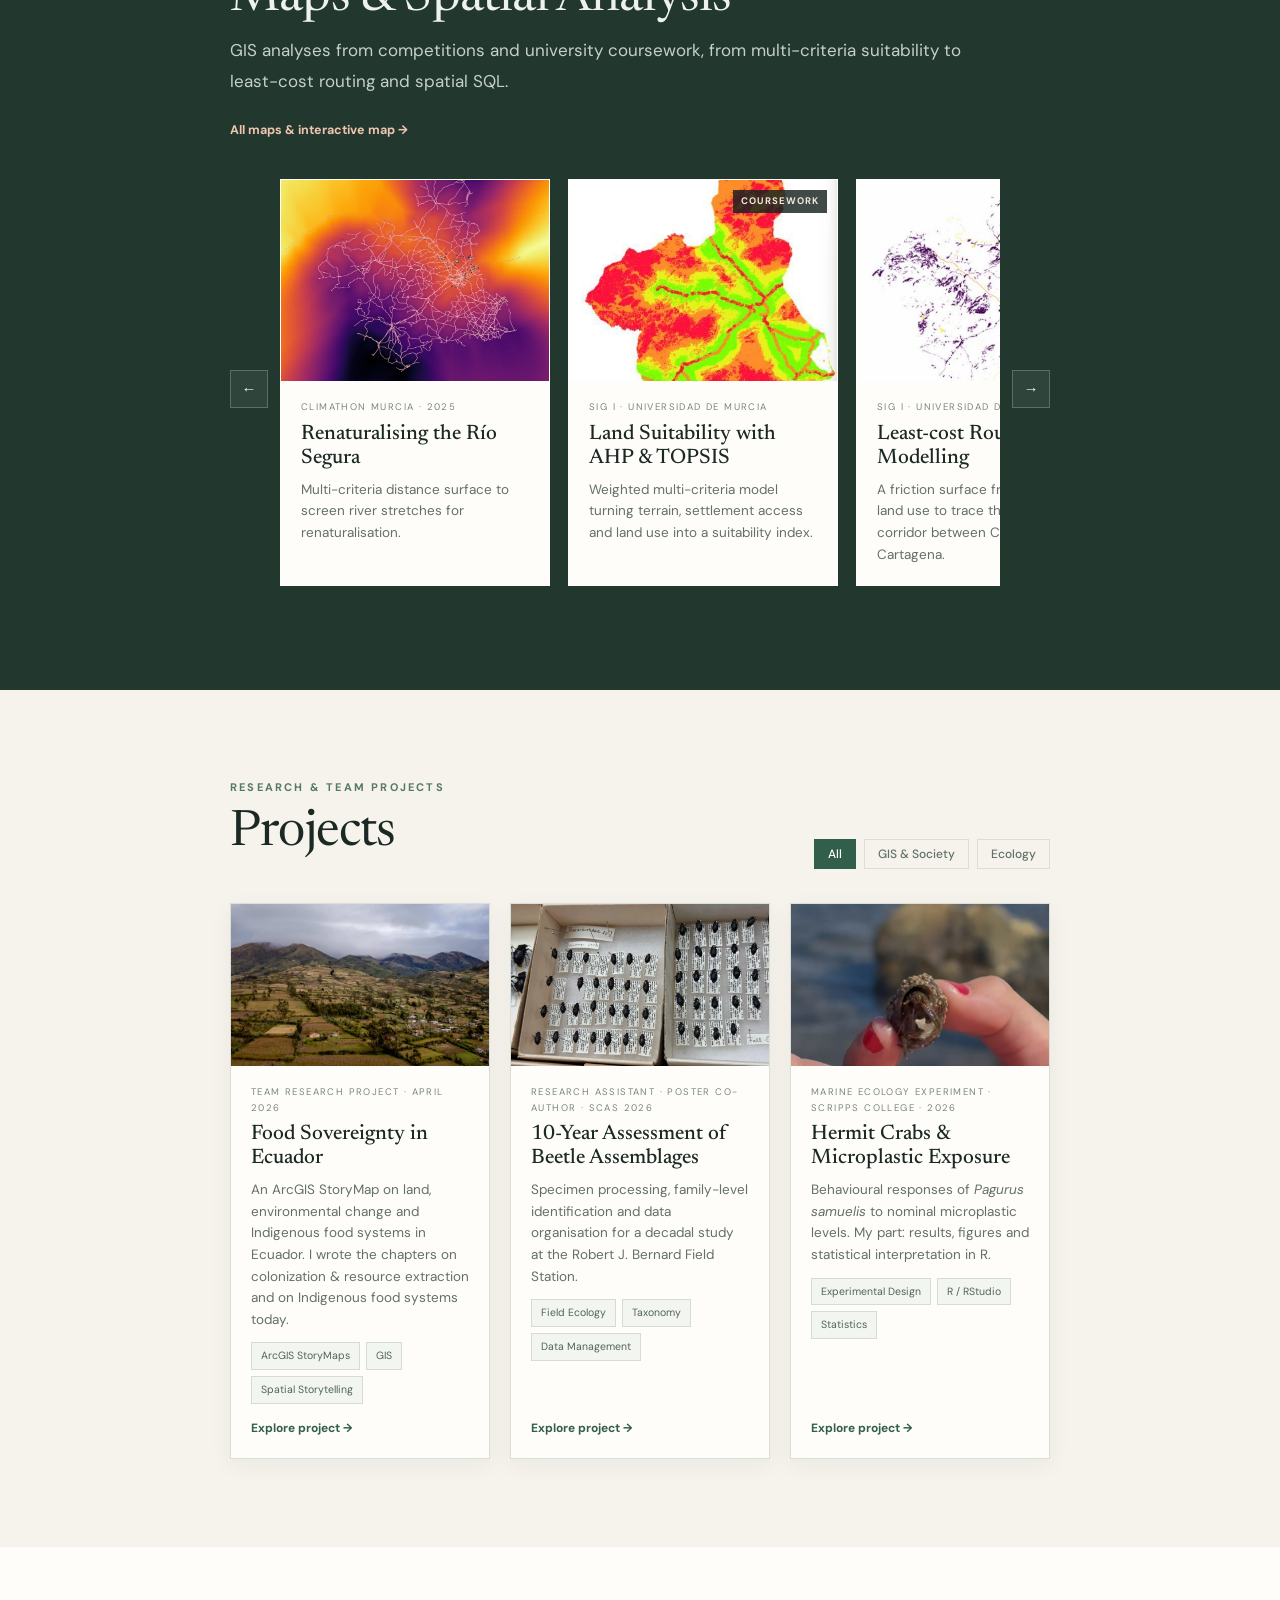
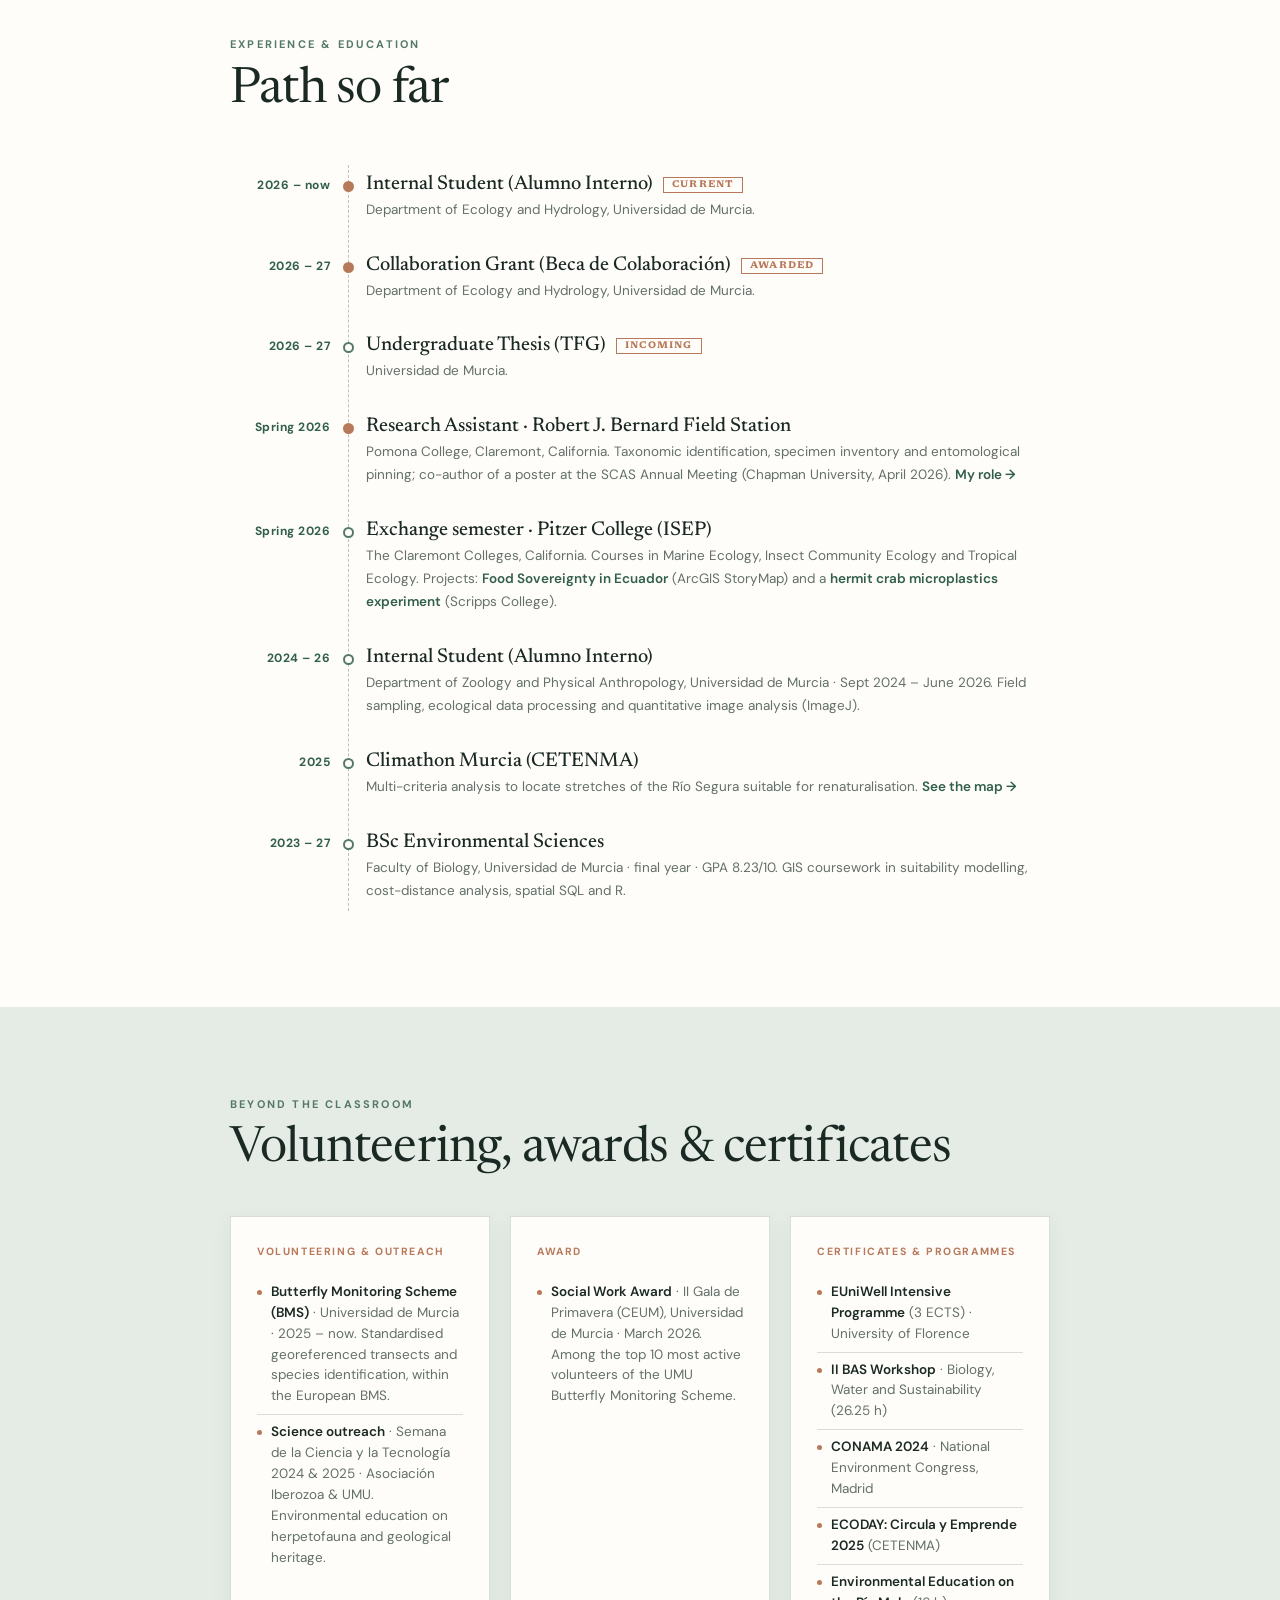
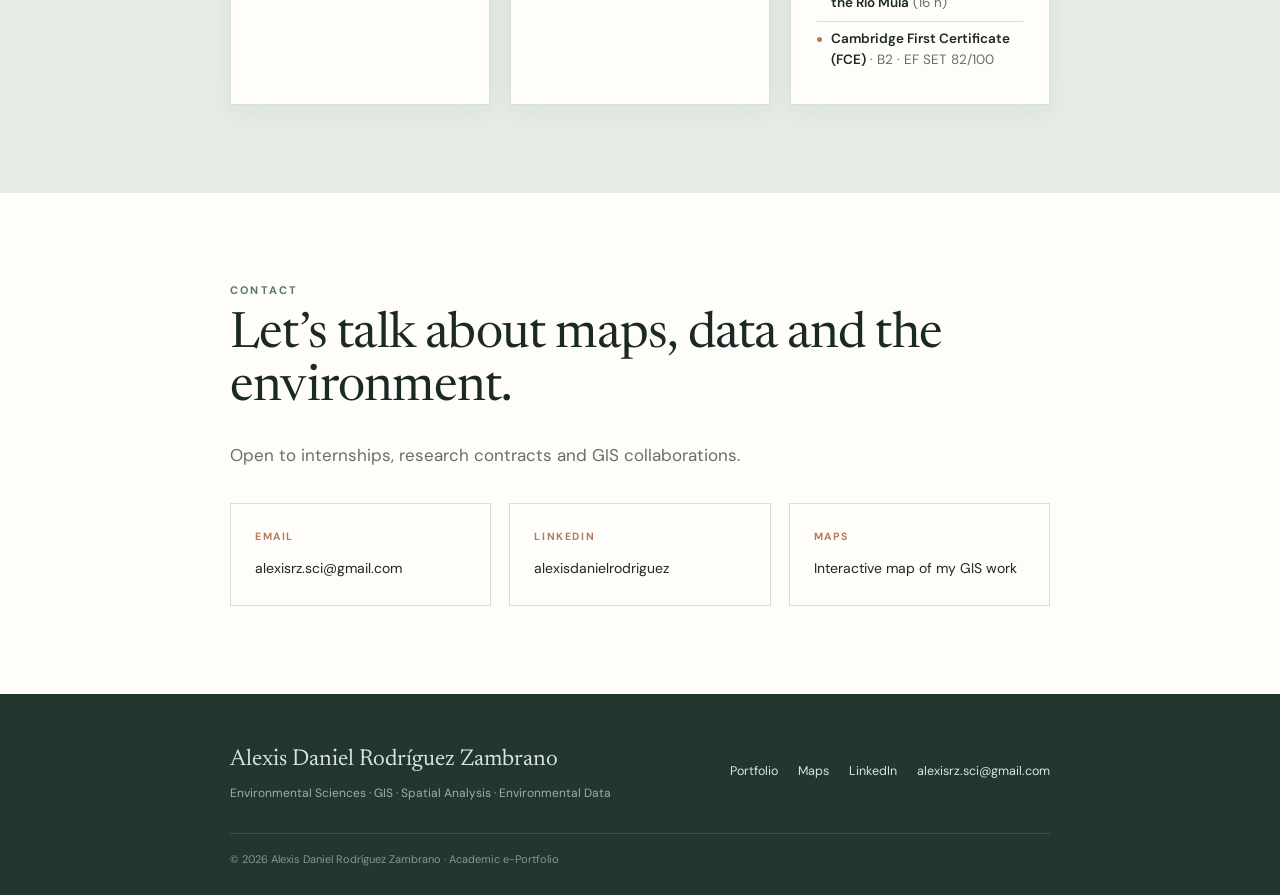
==== commit da9f0a50: "Add English CV and Ecuador chapters - One-page English CV (cv/ source + assets PDF); Download CV but" ====
--- a/index.html
+++ b/index.html
@@ -18,7 +18,7 @@
     <link rel="preconnect" href="https://fonts.googleapis.com">
     <link rel="preconnect" href="https://fonts.gstatic.com" crossorigin>
     <link href="https://fonts.googleapis.com/css2?family=DM+Sans:wght@400;500;600;700&family=Newsreader:ital,opsz,wght@0,6..72,400;0,6..72,500;1,6..72,400&display=swap" rel="stylesheet">
-    <link rel="stylesheet" href="css/style.css?v=5">
+    <link rel="stylesheet" href="css/style.css?v=6">
 </head>
 
 <!-- data-page tells js/main.js which page this is -->
@@ -290,8 +290,8 @@
 
     <div data-render="footer"></div>
 
-    <script src="js/data.js?v=5"></script>
-    <script src="js/main.js?v=5"></script>
-    <script src="js/editor.js?v=5"></script>
+    <script src="js/data.js?v=6"></script>
+    <script src="js/main.js?v=6"></script>
+    <script src="js/editor.js?v=6"></script>
 </body>
 </html>
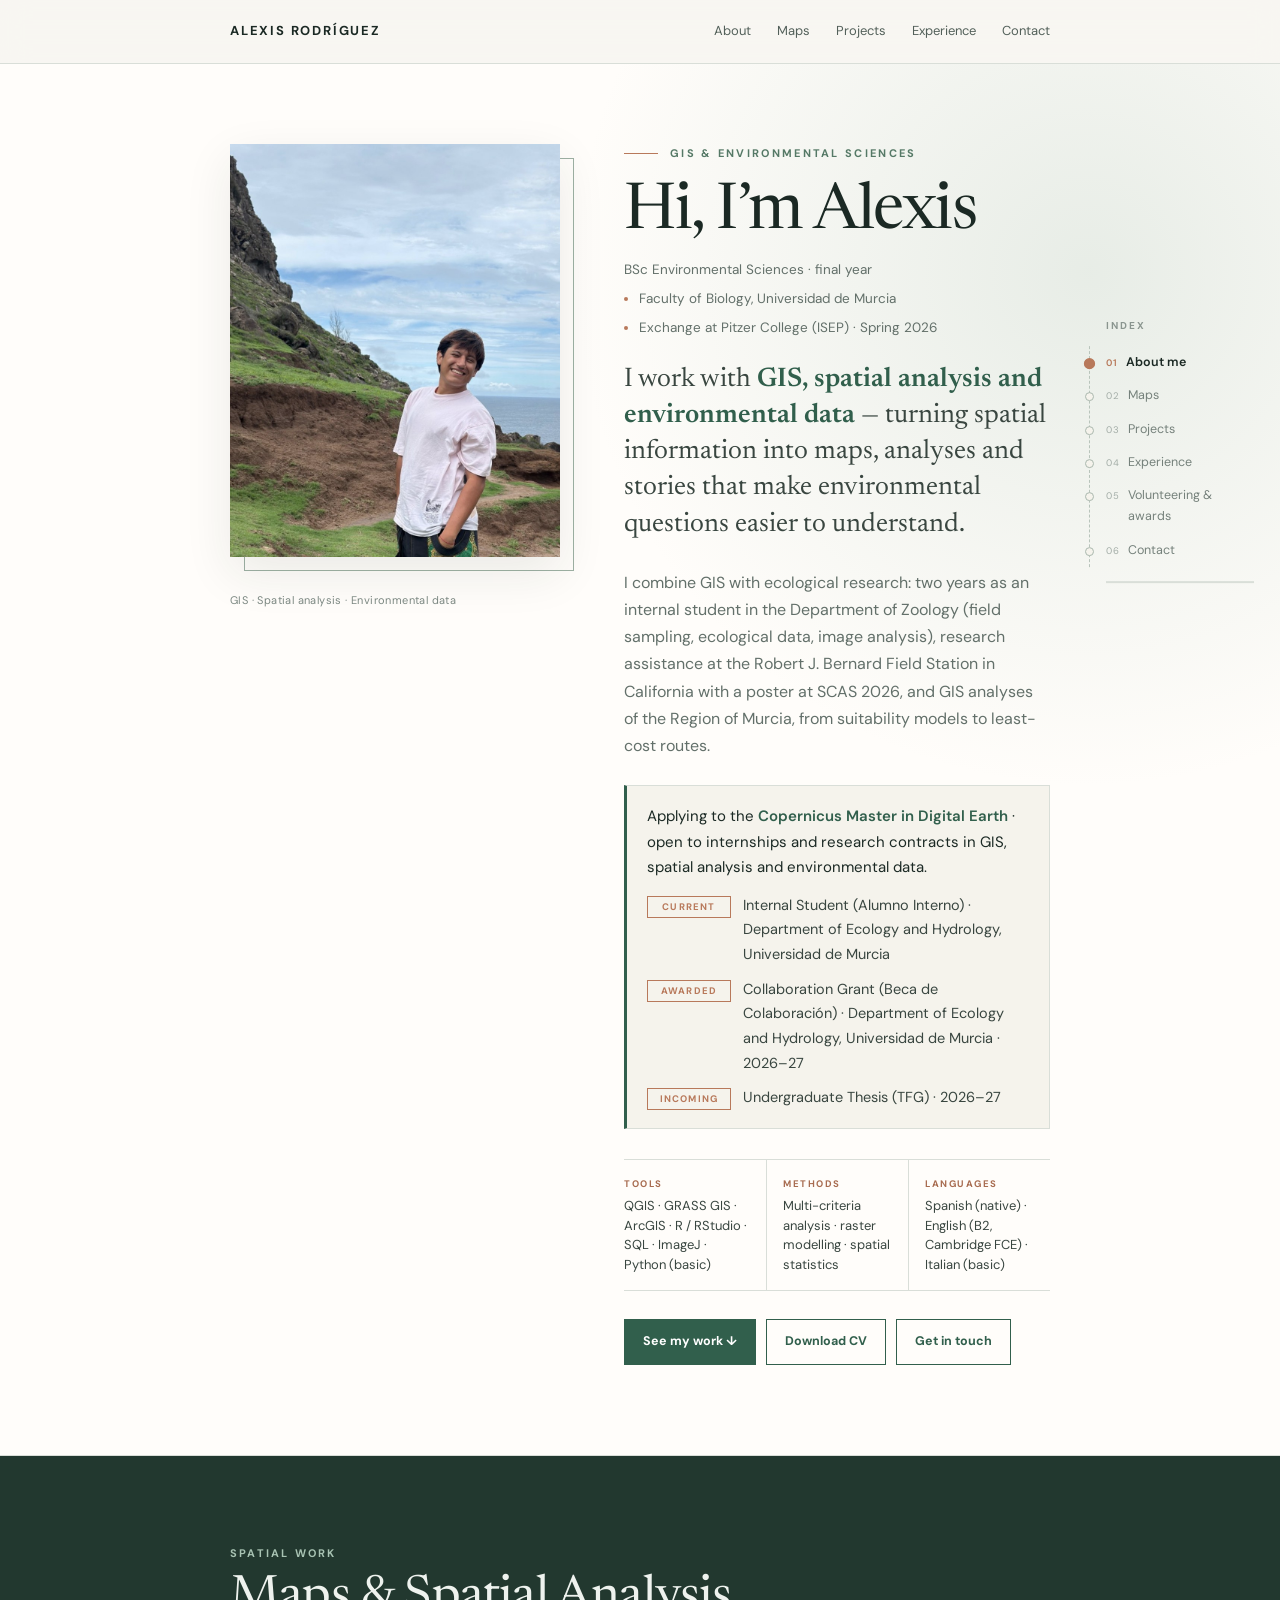
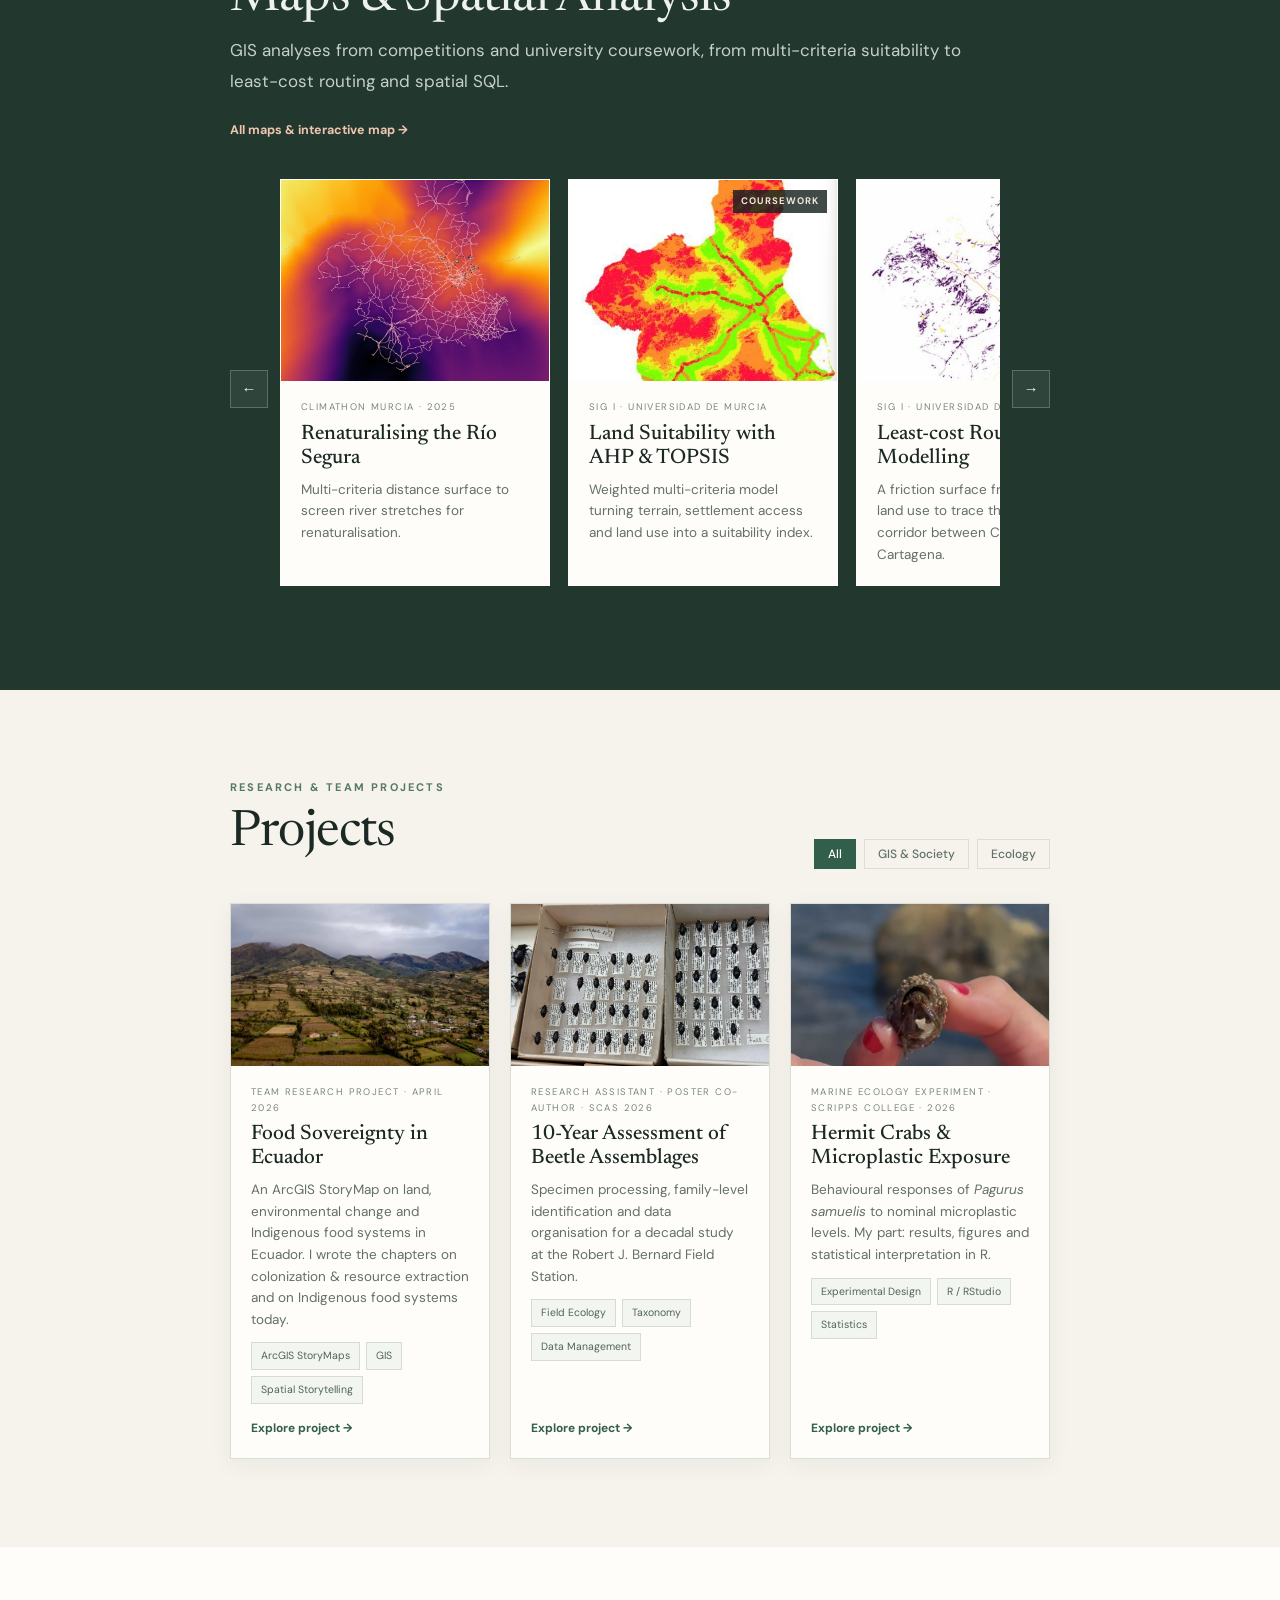
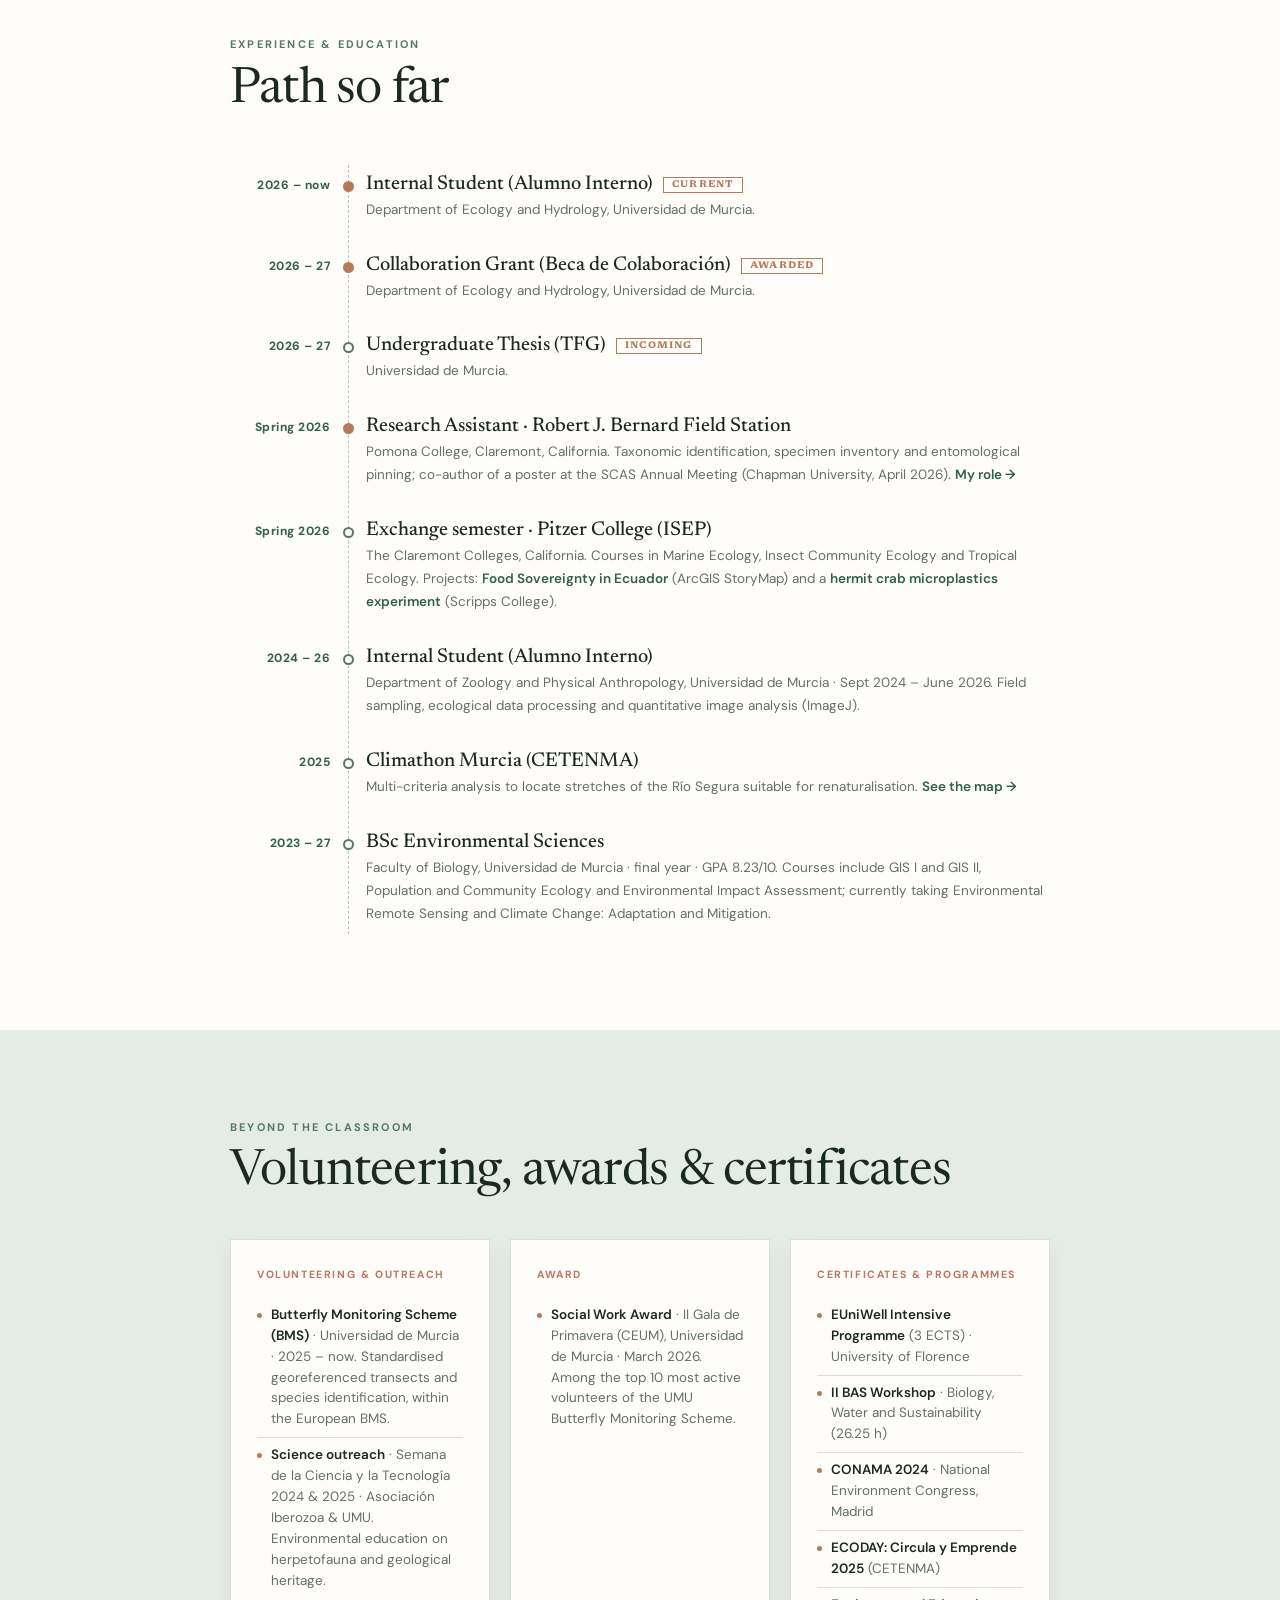
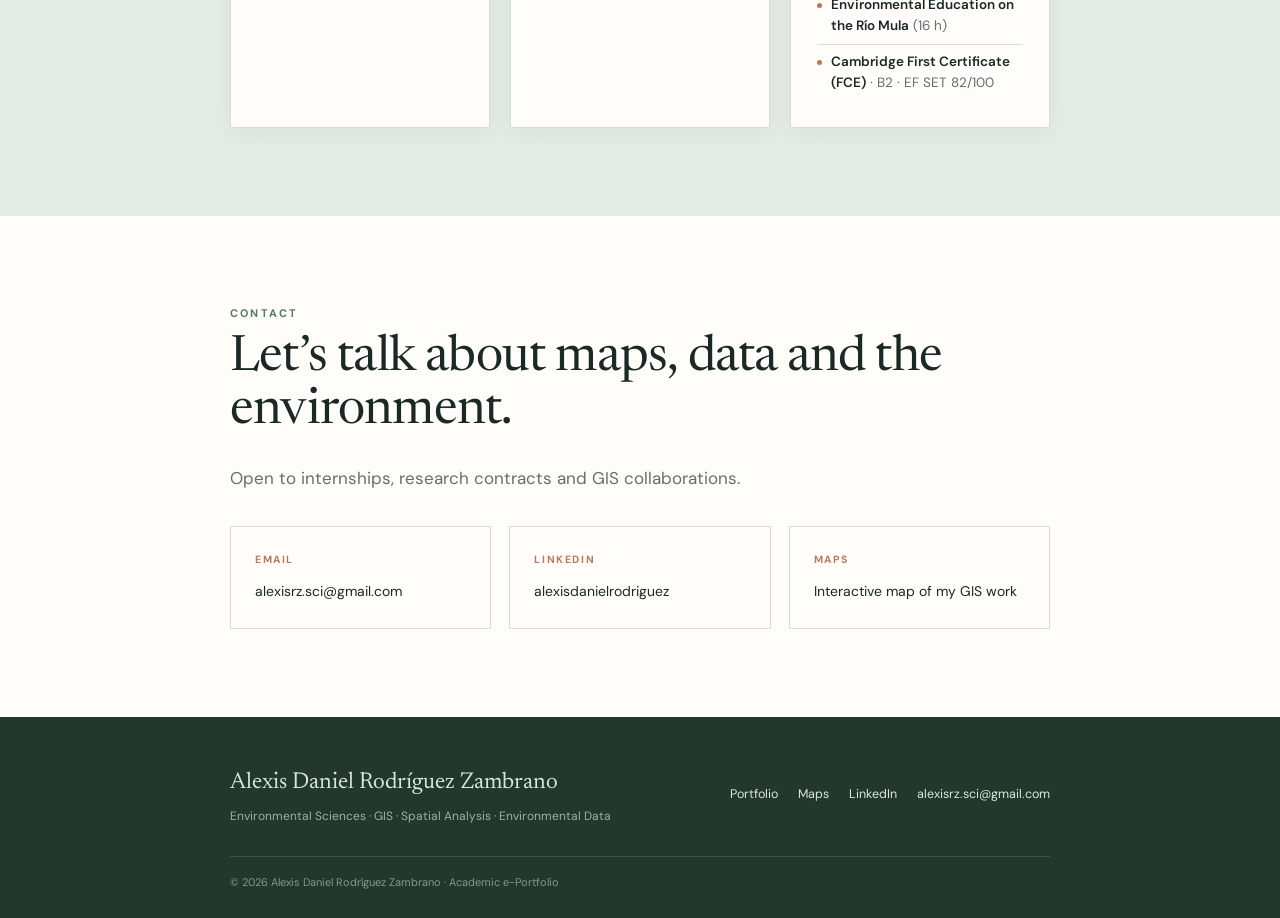
==== commit 397e6d3a: "Refine CV content; list GIS I & II and current courses - CV: shorter profile, poster in main column," ====
--- a/index.html
+++ b/index.html
@@ -18,7 +18,7 @@
     <link rel="preconnect" href="https://fonts.googleapis.com">
     <link rel="preconnect" href="https://fonts.gstatic.com" crossorigin>
     <link href="https://fonts.googleapis.com/css2?family=DM+Sans:wght@400;500;600;700&family=Newsreader:ital,opsz,wght@0,6..72,400;0,6..72,500;1,6..72,400&display=swap" rel="stylesheet">
-    <link rel="stylesheet" href="css/style.css?v=6">
+    <link rel="stylesheet" href="css/style.css?v=7">
 </head>
 
 <!-- data-page tells js/main.js which page this is -->
@@ -212,7 +212,7 @@
                         <time>2023 – 27</time>
                         <div>
                             <h3>BSc Environmental Sciences</h3>
-                            <p>Faculty of Biology, Universidad de Murcia · final year · GPA 8.23/10. GIS coursework in suitability modelling, cost-distance analysis, spatial SQL and R.</p>
+                            <p>Faculty of Biology, Universidad de Murcia · final year · GPA 8.23/10. Courses include GIS I and GIS II, Population and Community Ecology and Environmental Impact Assessment; currently taking Environmental Remote Sensing and Climate Change: Adaptation and Mitigation.</p>
                         </div>
                     </li>
                 </ol>
@@ -290,8 +290,8 @@
 
     <div data-render="footer"></div>
 
-    <script src="js/data.js?v=6"></script>
-    <script src="js/main.js?v=6"></script>
-    <script src="js/editor.js?v=6"></script>
+    <script src="js/data.js?v=7"></script>
+    <script src="js/main.js?v=7"></script>
+    <script src="js/editor.js?v=7"></script>
 </body>
 </html>
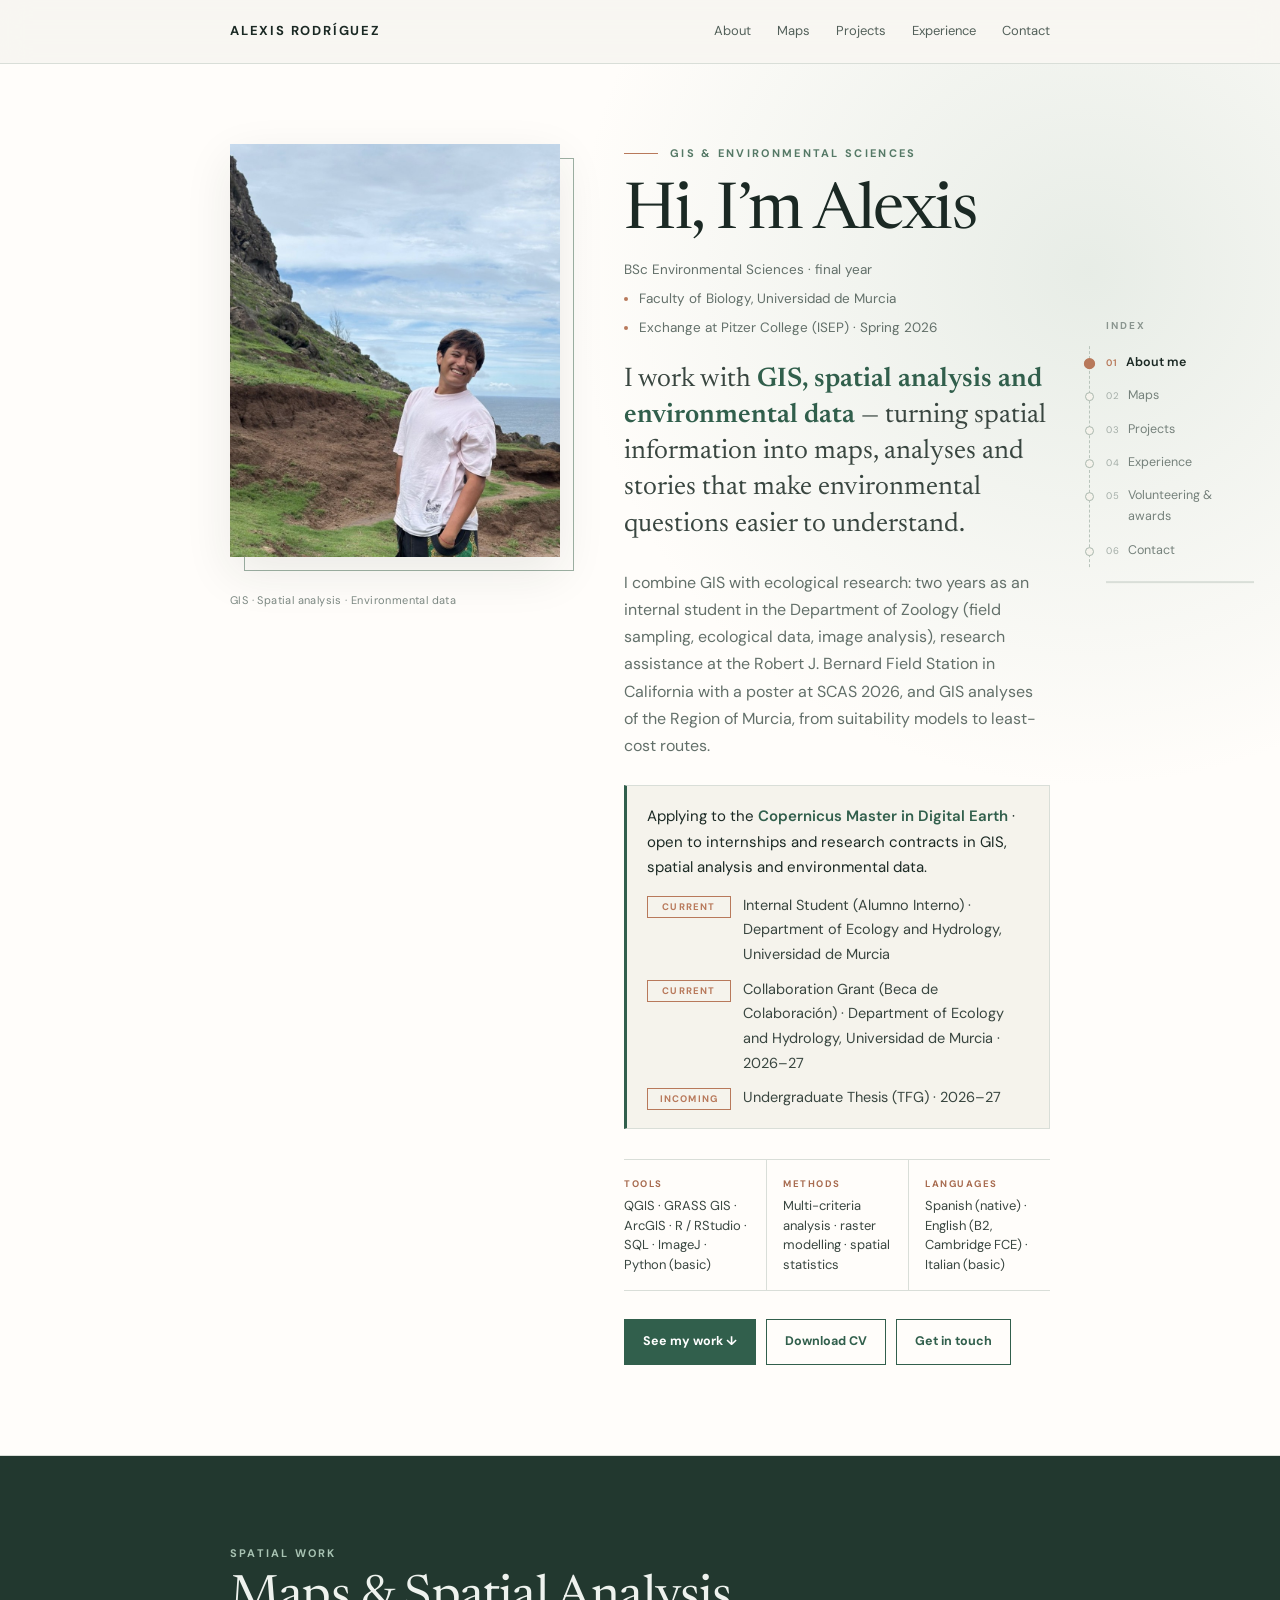
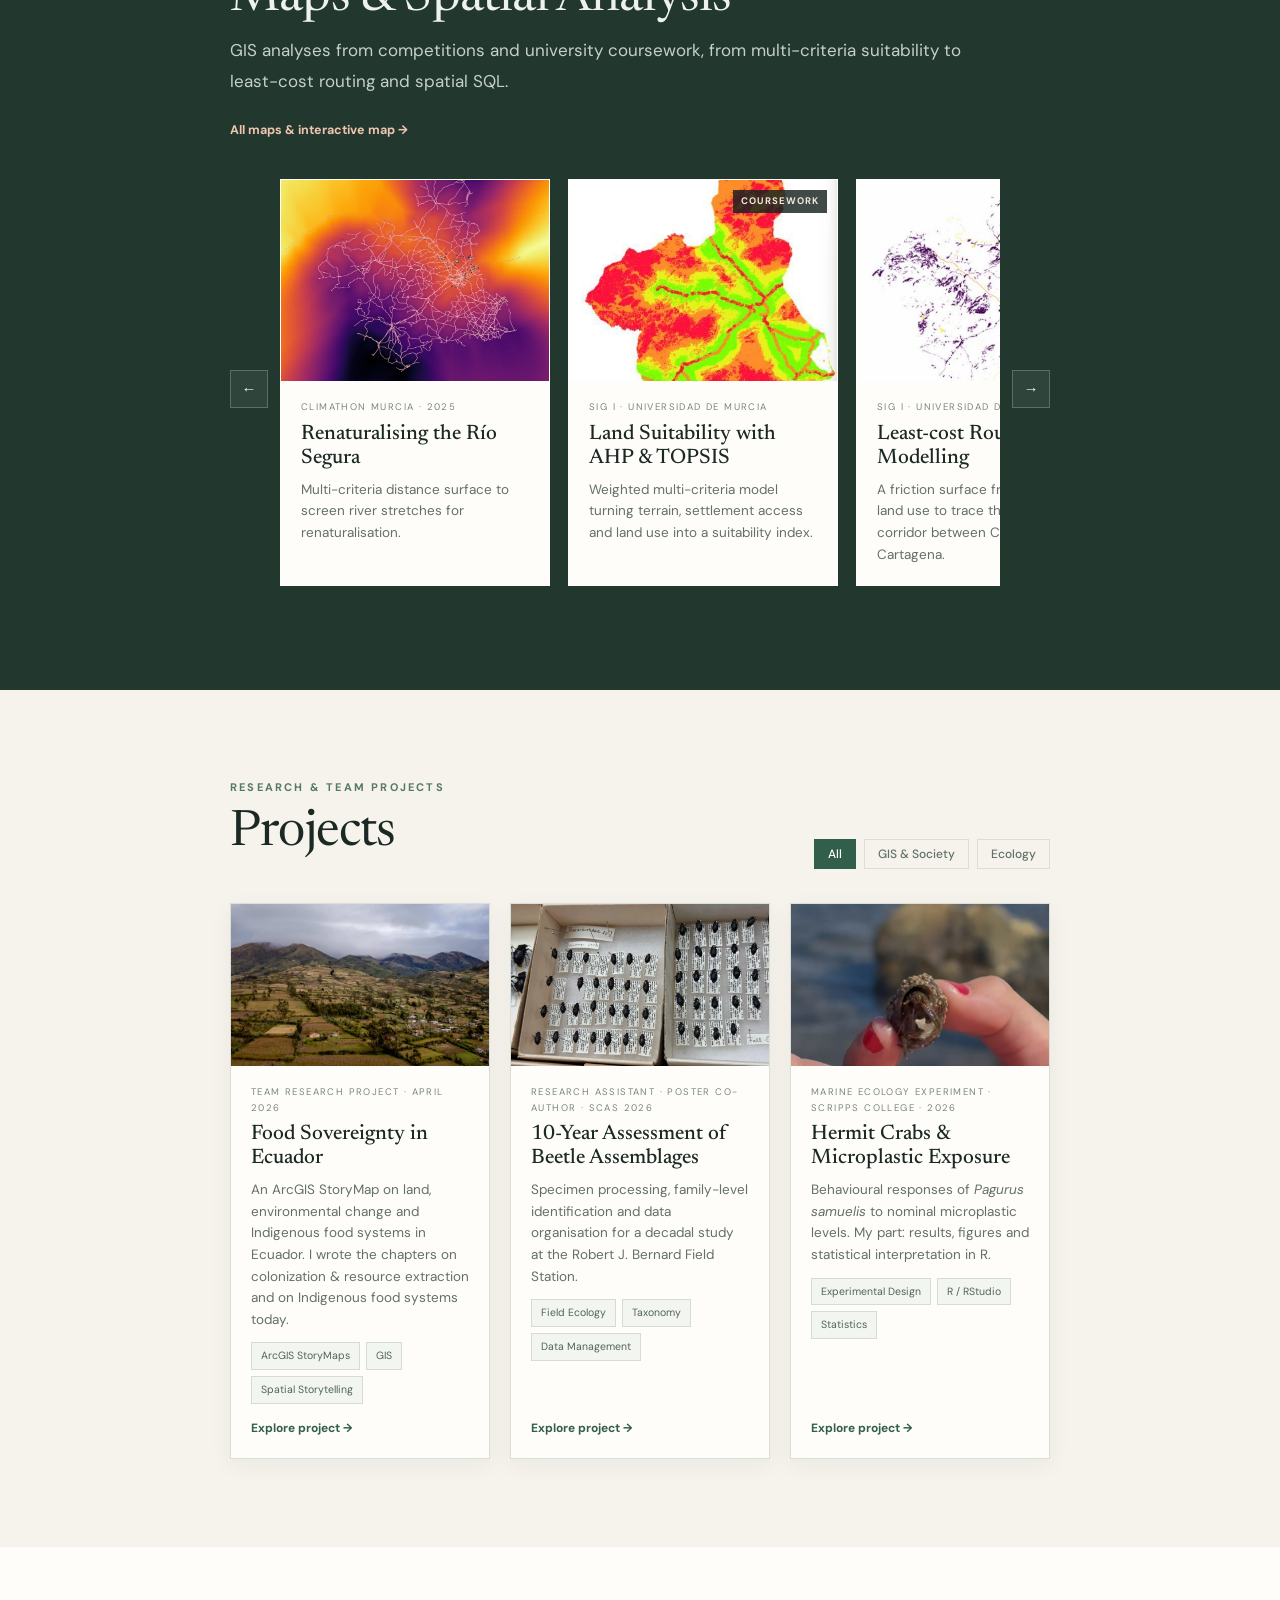
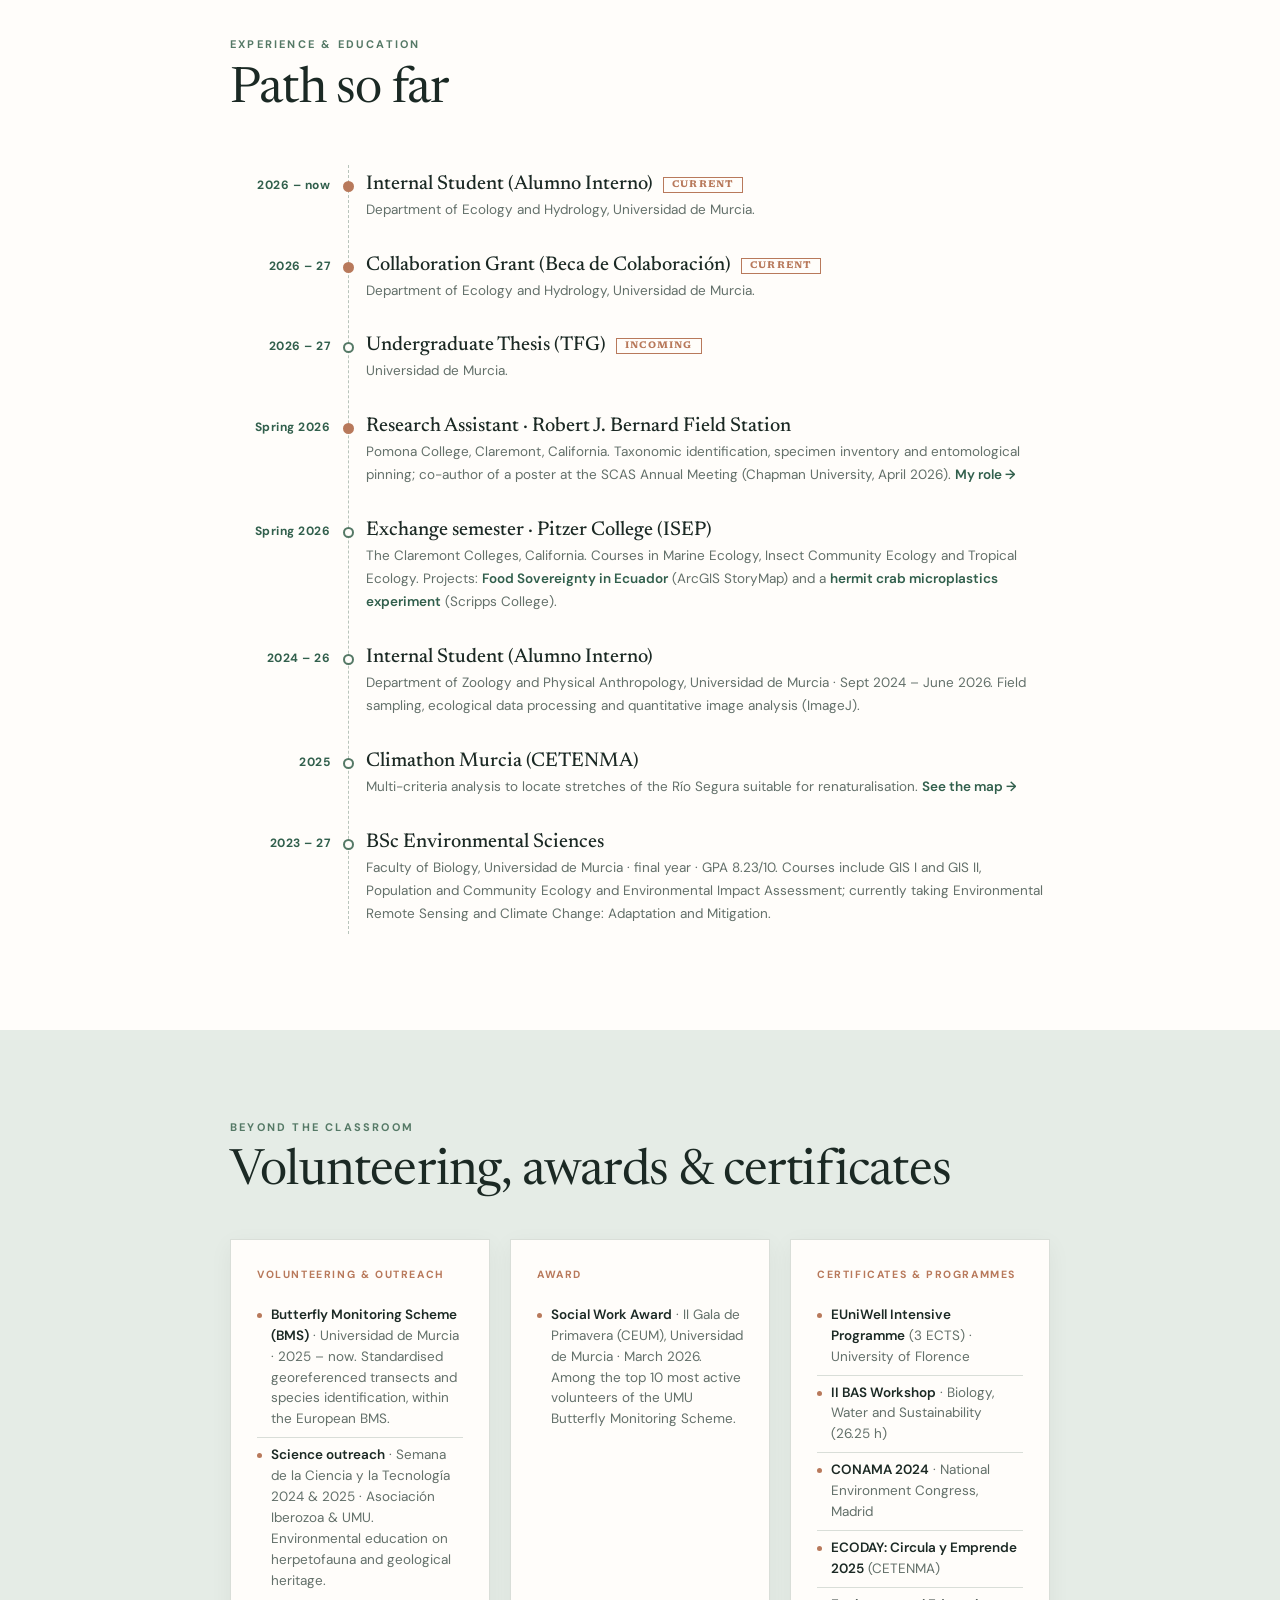
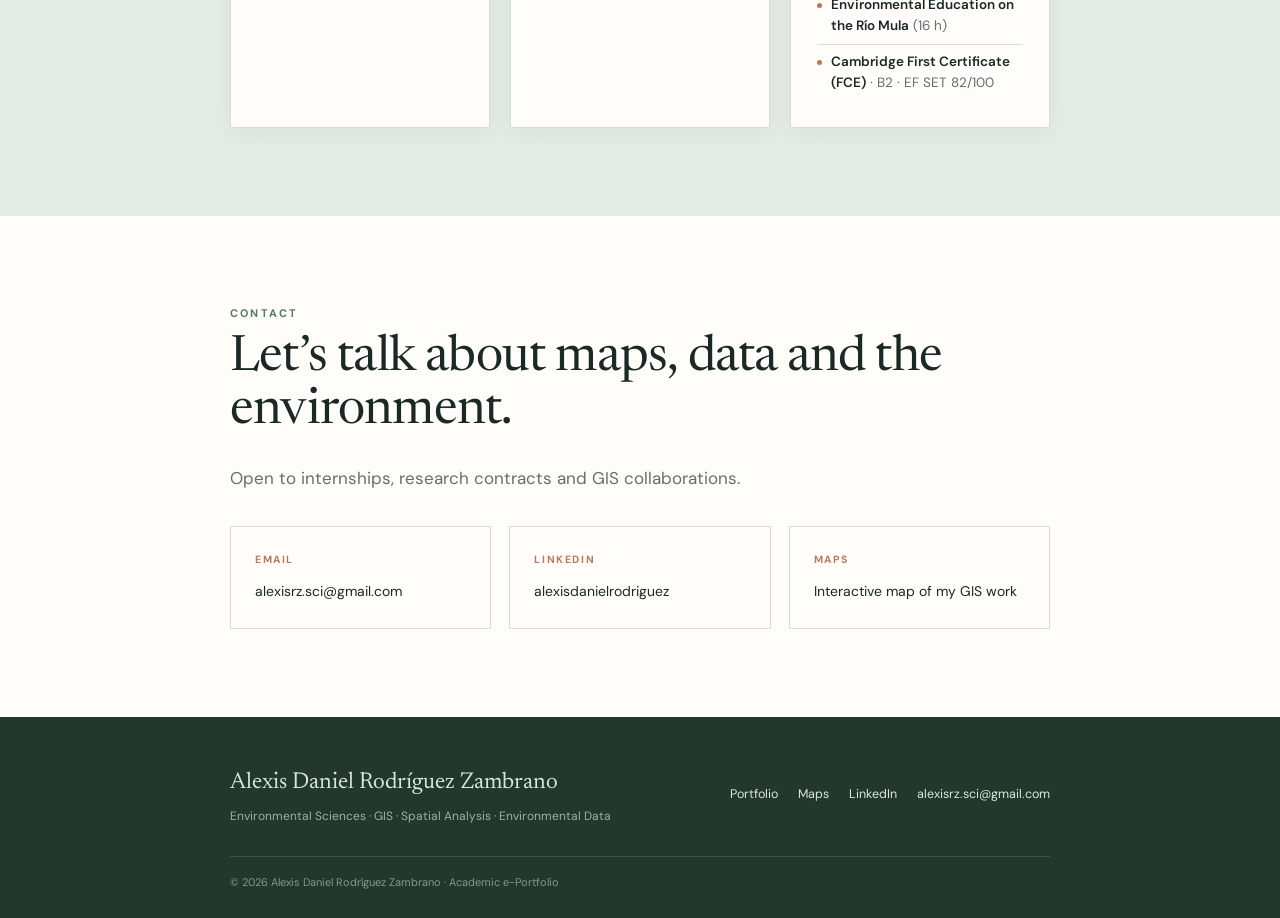
==== commit 67efce65: "Mark Collaboration Grant as current Co-Authored-By: Claude Opus 5.5 <noreply@anthropic.com> Claude-S" ====
--- a/index.html
+++ b/index.html
@@ -79,7 +79,7 @@
                         </p>
                         <ul class="upcoming">
                             <li><span class="pill">Current</span> <span>Internal Student (Alumno Interno) · Department of Ecology and Hydrology, Universidad de Murcia</span></li>
-                            <li><span class="pill">Awarded</span> <span>Collaboration Grant (Beca de Colaboración) · Department of Ecology and Hydrology, Universidad de Murcia · 2026–27</span></li>
+                            <li><span class="pill">Current</span> <span>Collaboration Grant (Beca de Colaboración) · Department of Ecology and Hydrology, Universidad de Murcia · 2026–27</span></li>
                             <li><span class="pill">Incoming</span> <span>Undergraduate Thesis (TFG) · 2026–27</span></li>
                         </ul>
                     </div>
@@ -169,7 +169,7 @@
                     <li class="is-key">
                         <time>2026 – 27</time>
                         <div>
-                            <h3>Collaboration Grant (Beca de Colaboración) <span class="pill">Awarded</span></h3>
+                            <h3>Collaboration Grant (Beca de Colaboración) <span class="pill">Current</span></h3>
                             <p>Department of Ecology and Hydrology, Universidad de Murcia.</p>
                         </div>
                     </li>
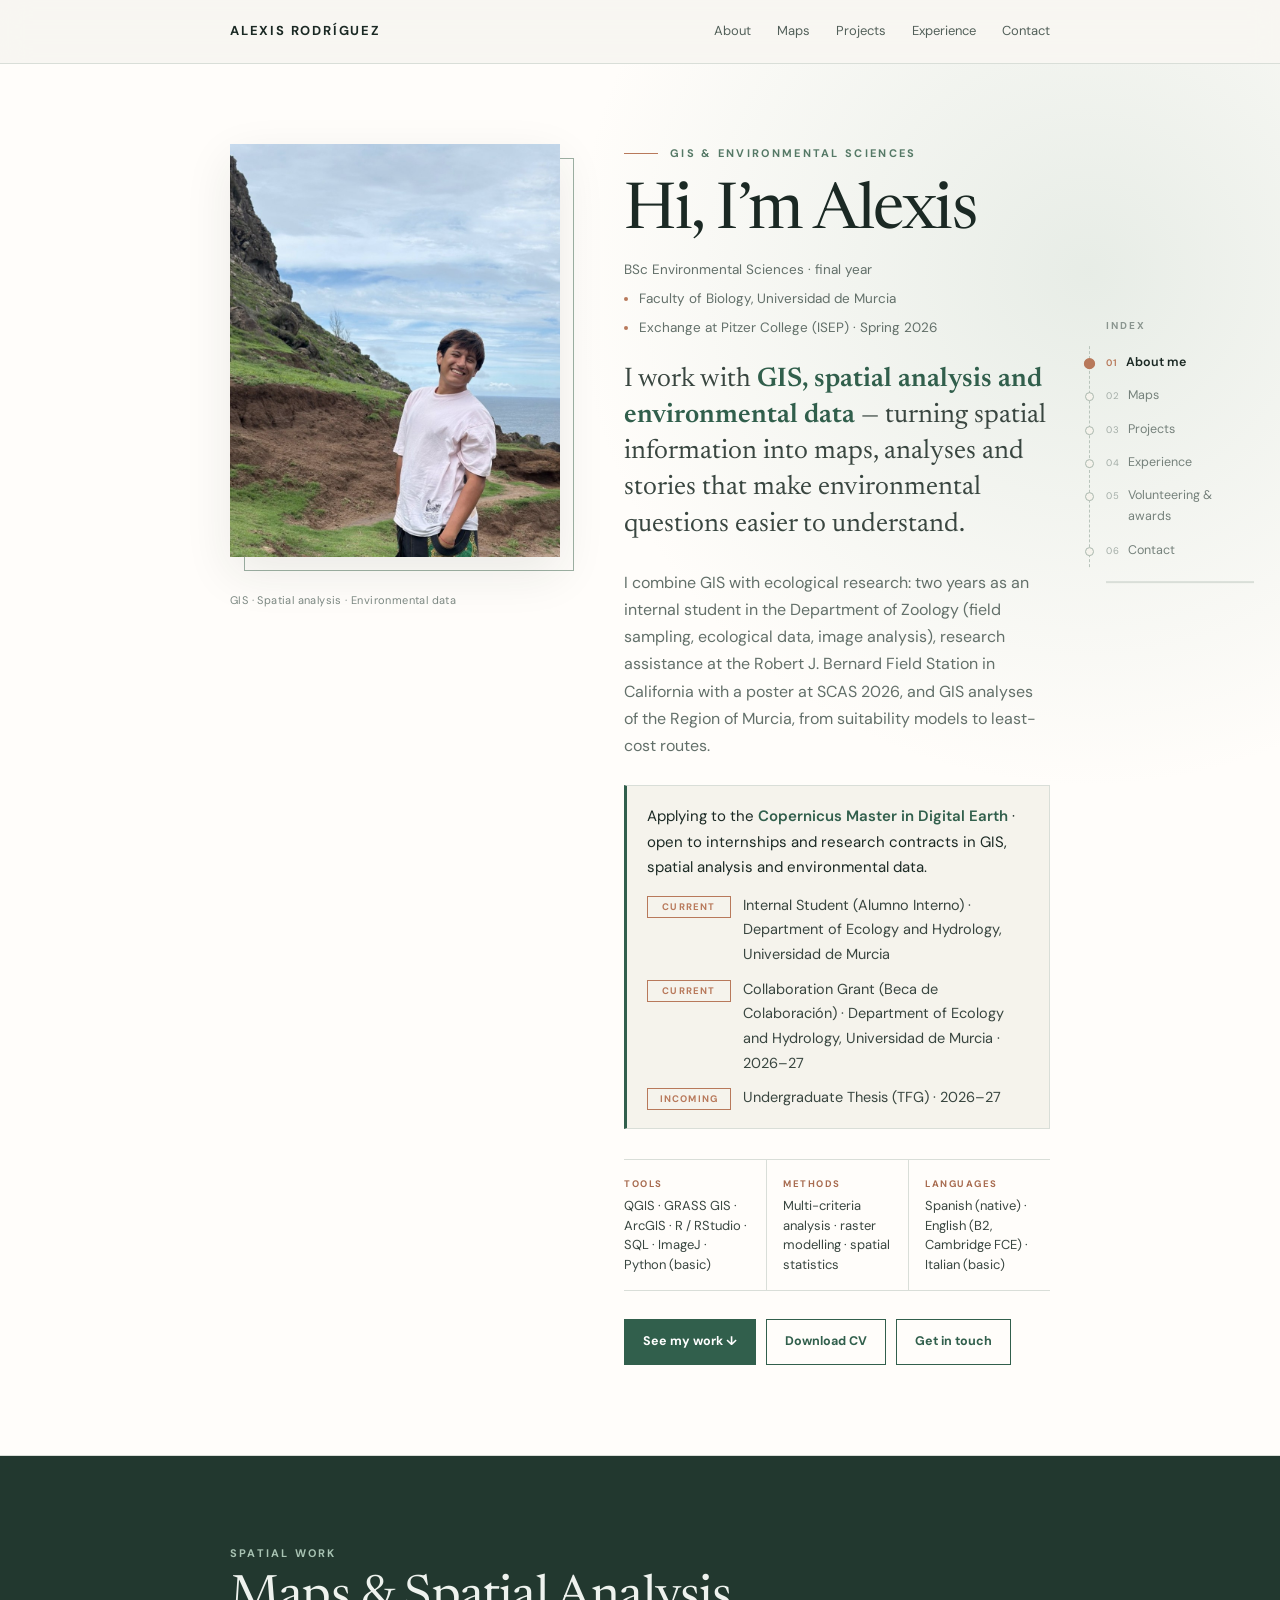
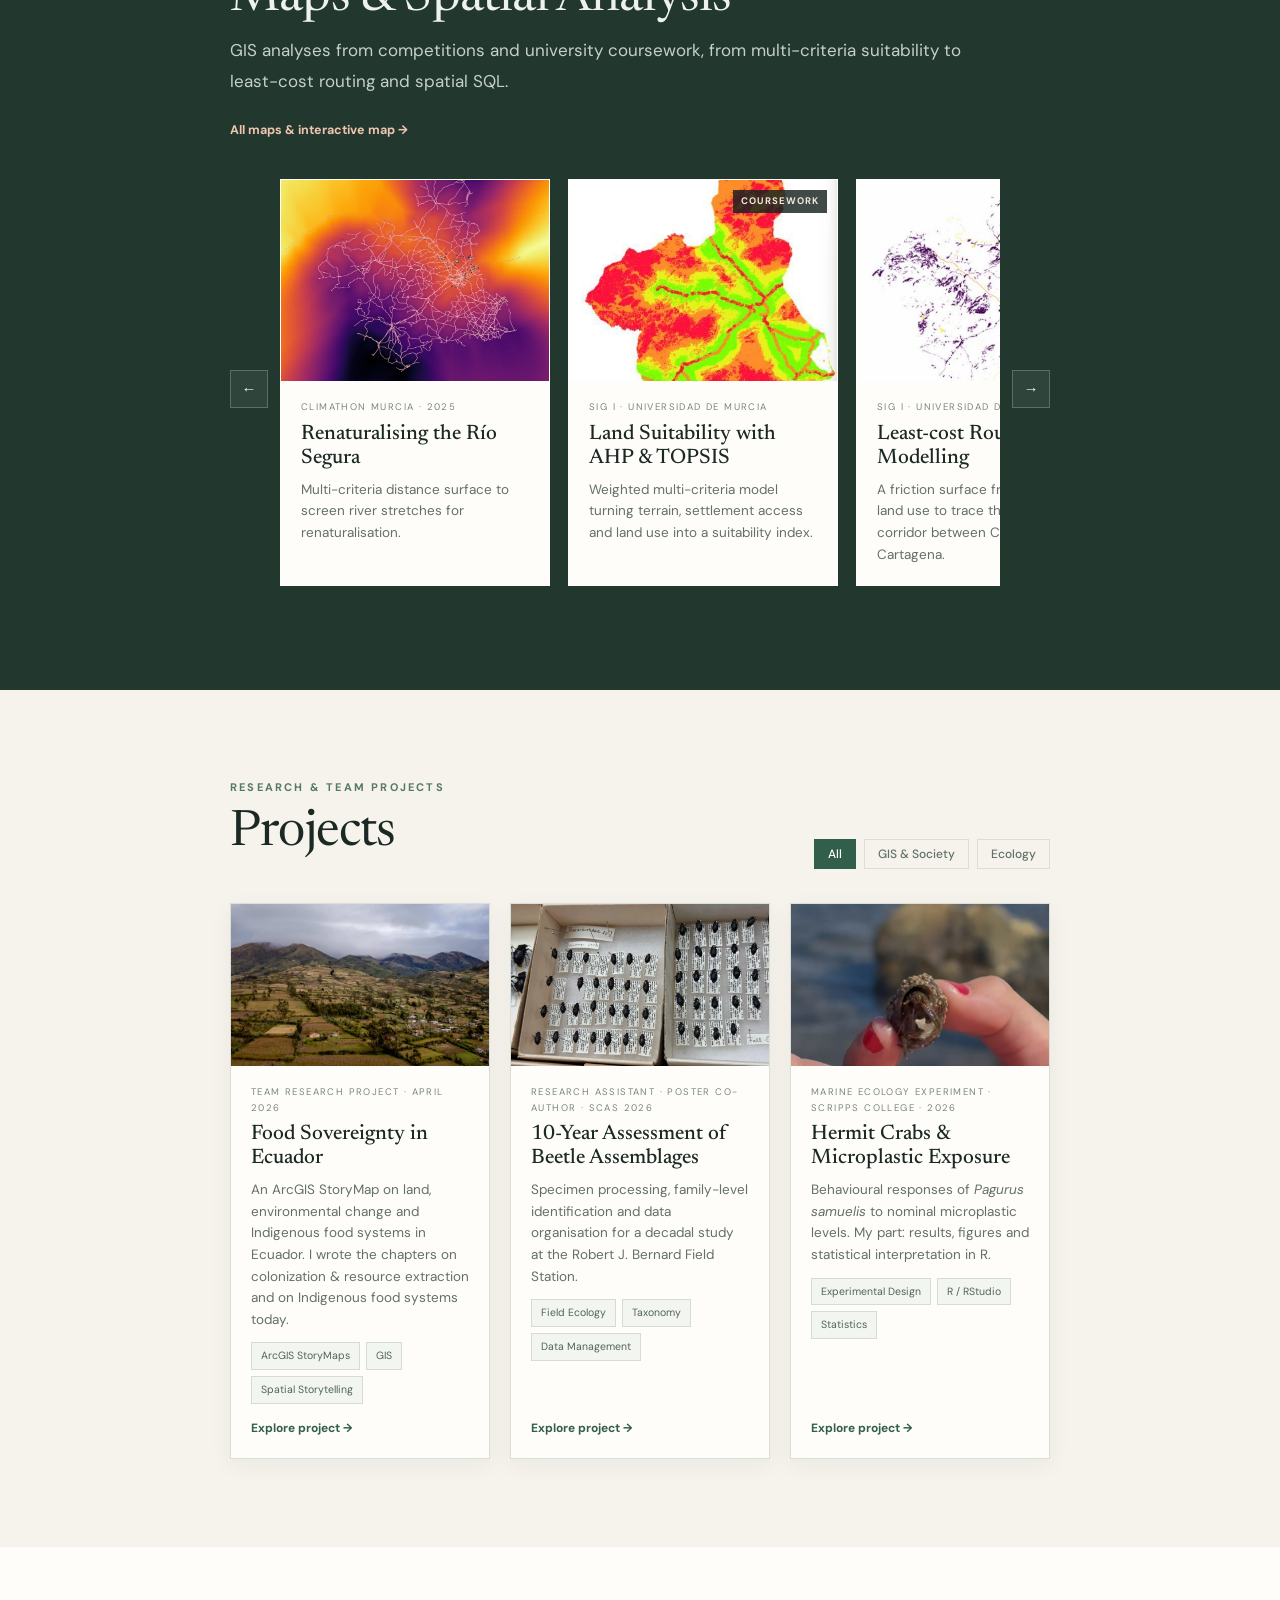
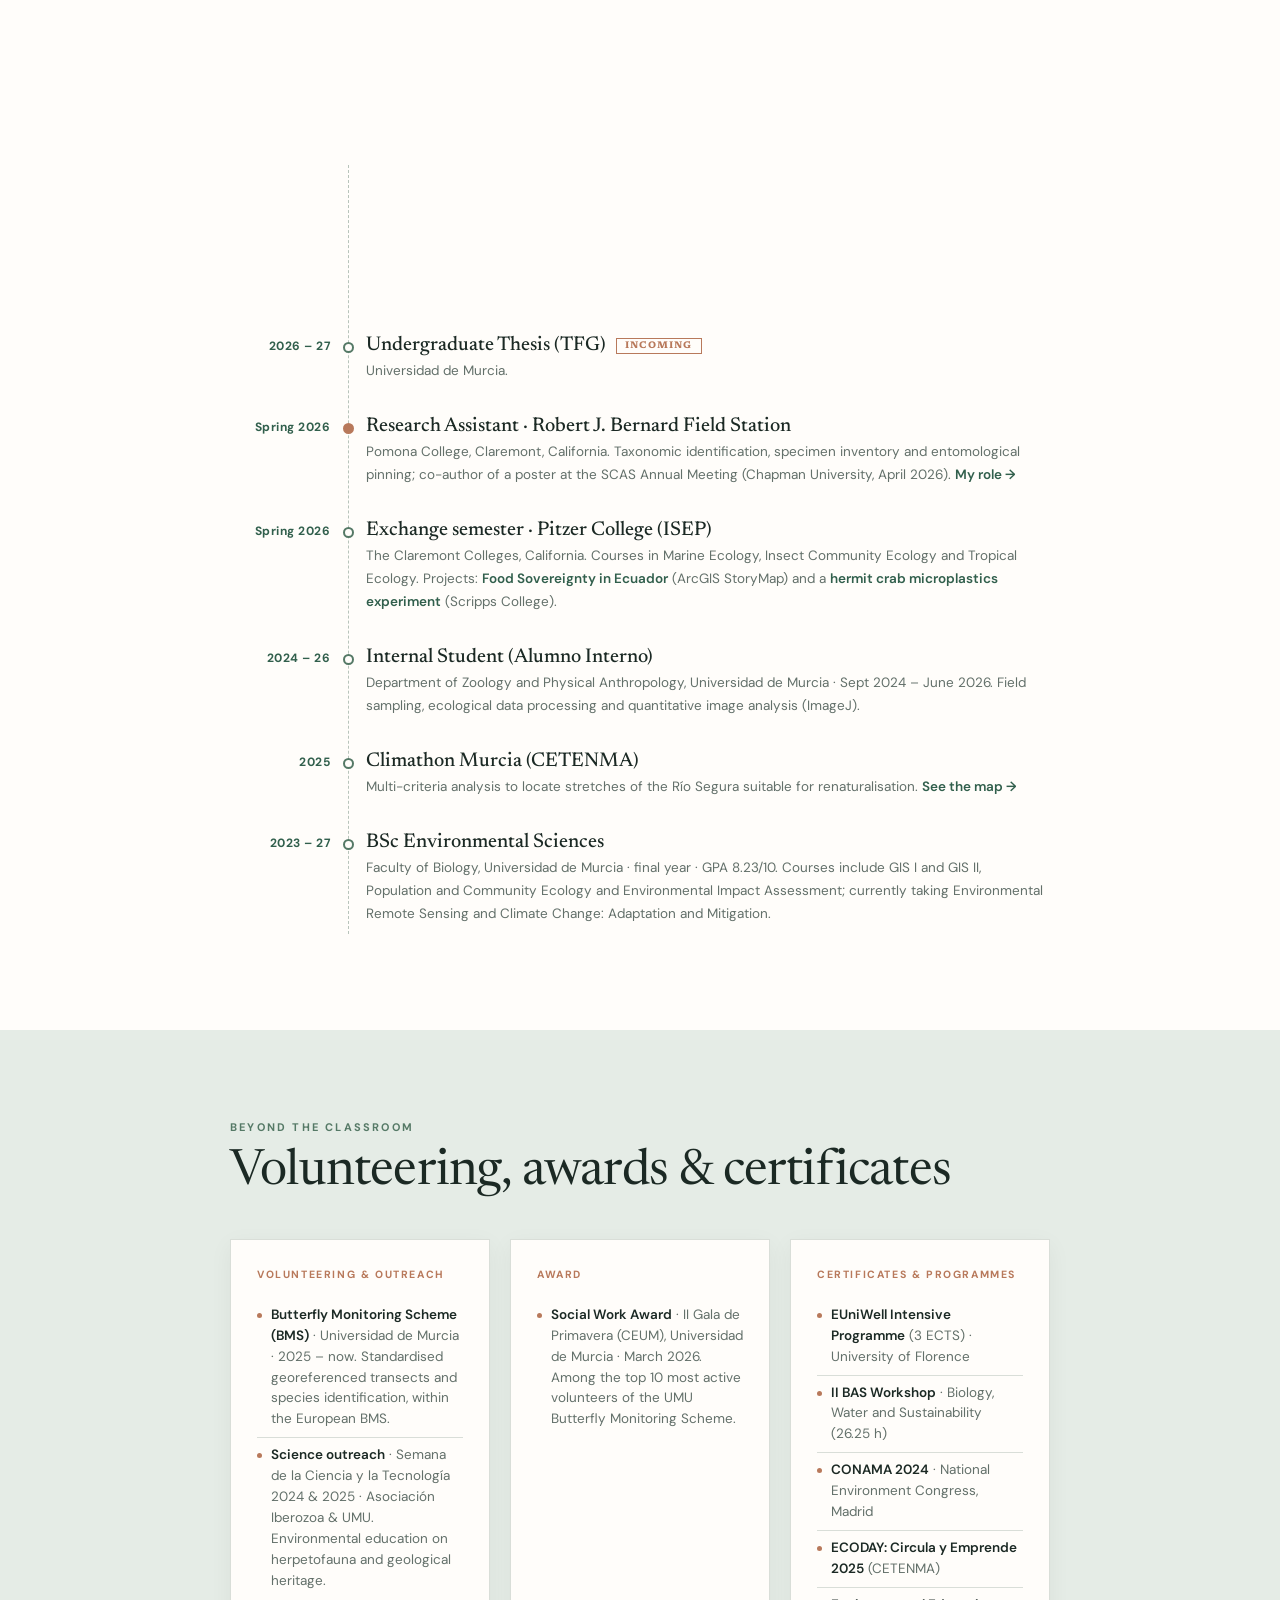
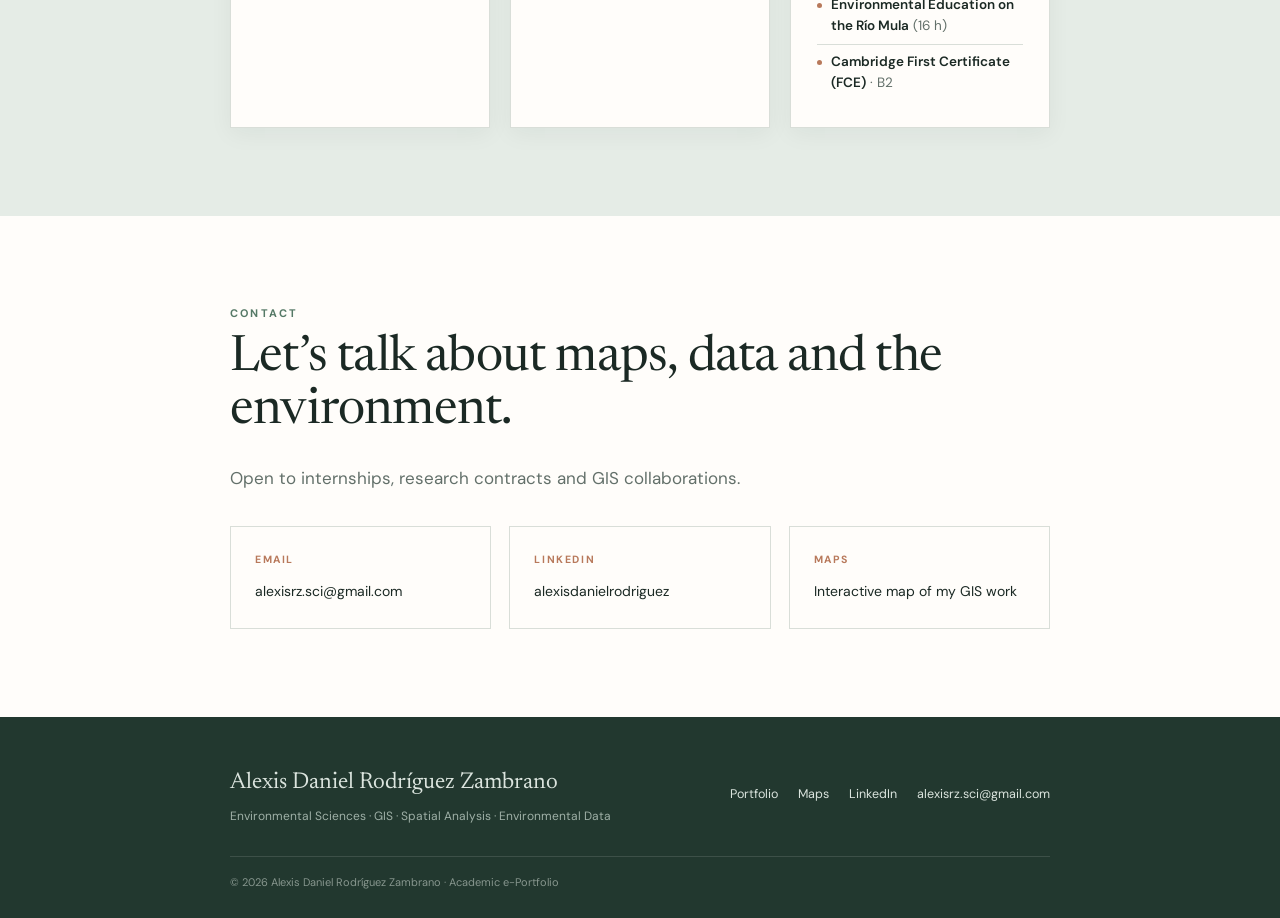
==== commit fde9225a: "Drop EF SET score; mark Collaboration Grant as current in CV Co-Authored-By: Claude Opus 5.5 <norepl" ====
--- a/index.html
+++ b/index.html
@@ -250,7 +250,7 @@
                             <li><strong>CONAMA 2024</strong> · National Environment Congress, Madrid</li>
                             <li><strong>ECODAY: Circula y Emprende 2025</strong> (CETENMA)</li>
                             <li><strong>Environmental Education on the Río Mula</strong> (16 h)</li>
-                            <li><strong>Cambridge First Certificate (FCE)</strong> · B2 · EF SET 82/100</li>
+                            <li><strong>Cambridge First Certificate (FCE)</strong> · B2</li>
                         </ul>
                     </div>
                 </div>
